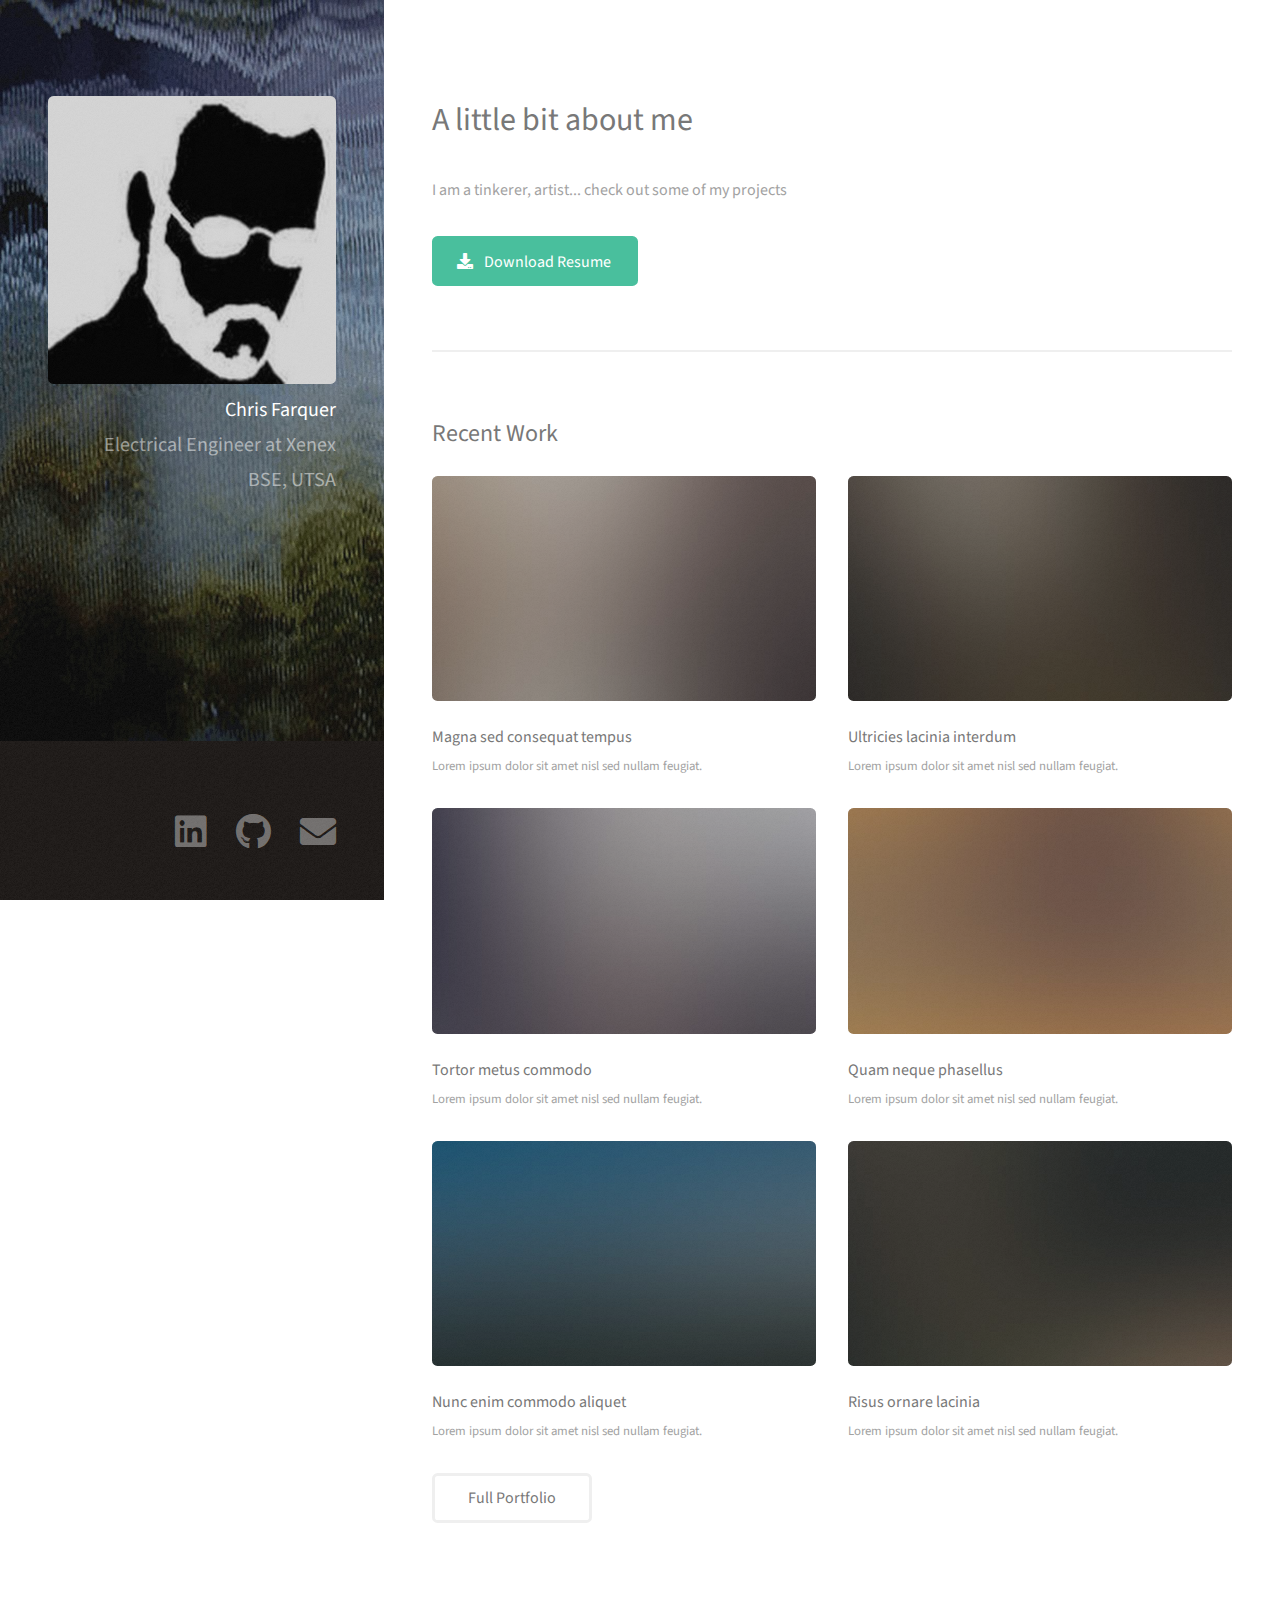
==== index.html @ 4ce67242 "Image changes" ====
<!DOCTYPE HTML>
<!--
	Strata by HTML5 UP
	html5up.net | @ajlkn
	Free for personal and commercial use under the CCA 3.0 license (html5up.net/license)
-->
<html>
	<head>
		<title>
			Chris Farquer
		</title>
		<meta charset="utf-8" />
		<meta name="viewport" content="width=device-width, initial-scale=1, user-scalable=no" />
		<link rel="stylesheet" href="assets/css/main.css" />
	</head>
	
	<body class="is-preload">

		<script>
			/*
			function darkTheme() {
				var element = document.body;
				element.classList.toggle("dark-mode");
			}
			*/
			function trackCVDownload() {
				gtag("event", "cv_download");
			}
		</script>

		<!-- Header -->
			<header id="header">
				<div class="inner">
					<a href="#" class="image profile">
						<img src="images/Profile.jpg" alt="" />
					</a>
					<!--
					<h1>
						<strong>
							I am Chris Farquer
						</strong>, a super simple<br />
					responsive site template freebie<br />
					crafted by <a href="http://html5up.net">HTML5 UP</a>.
					</h1>
					-->
					<h1>
						<strong>
							Chris Farquer
						</strong>
					</h1>
					<h1>
						Electrical Engineer at Xenex
					</h1>
					<h1>
						BSE, UTSA<br />
					</h1>
					<!-- 
					<ul class="icons" style="font-size: 1.5rem;">
						<li><a href="https://www.linkedin.com/in/chris-farquer/" target="_blank" class="icon brands fa-linkedin">
							<span class="label">LinkedIn</span>
						</a></li>
						<li><a href="https://github.com/ChrisFarquer" target="_blank" class="icon brands fa-github">
							<span class="label">Github</span></a></li>
						<li><a href="mailto:cjamesegr@gmail.com" target="_blank" class="icon solid fa-envelope">
							<span class="label">Email</span></a></li>
					</ul>
					-->
				</div>
				<!-- 
				<div class="col-6 col-12-small">
					<input
					type="checkbox"
					id="dark-theme"
					name="dark-theme"
					onclick="darkTheme()">
					<label for="dark-theme">Dark theme</label>
				</div>
				-->
			</header>

		<!-- Main -->
			<div id="main">

				<!-- About Me Section -->
					<section id="about_me">
						<header class="major">
							<h2>
								A little bit about me
							</h2>
						</header>
						<p>
							I am a tinkerer, artist...
							check out some of my projects
						</p>
						
						<ul class="actions">
							<!-- 
							<li><a href="#" class="button">Learn More</a></li>
							-->
							<li><a 
								href="/files/Resume.pdf"
								download="Resume"
								class="button primary icon solid fa-download"
								onclick="trackCVDownload()">
								Download Resume
							</a></li>
						</ul>
						
					</section>

				<!-- Two -->
					<section id="two">
						<h2>Recent Work</h2>
						<div class="row">
							<article class="col-6 col-12-xsmall work-item">
								<a href="images/fulls/05.jpg" class="image fit thumb"><img src="images/thumbs/01.jpg" alt="" /></a>
								<h3>Magna sed consequat tempus</h3>
								<p>Lorem ipsum dolor sit amet nisl sed nullam feugiat.</p>
							</article>
							<article class="col-6 col-12-xsmall work-item">
								<a href="images/fulls/02.jpg" class="image fit thumb"><img src="images/thumbs/02.jpg" alt="" /></a>
								<h3>Ultricies lacinia interdum</h3>
								<p>Lorem ipsum dolor sit amet nisl sed nullam feugiat.</p>
							</article>
							<article class="col-6 col-12-xsmall work-item">
								<a href="images/fulls/03.jpg" class="image fit thumb"><img src="images/thumbs/03.jpg" alt="" /></a>
								<h3>Tortor metus commodo</h3>
								<p>Lorem ipsum dolor sit amet nisl sed nullam feugiat.</p>
							</article>
							<article class="col-6 col-12-xsmall work-item">
								<a href="images/fulls/04.jpg" class="image fit thumb"><img src="images/thumbs/04.jpg" alt="" /></a>
								<h3>Quam neque phasellus</h3>
								<p>Lorem ipsum dolor sit amet nisl sed nullam feugiat.</p>
							</article>
							<article class="col-6 col-12-xsmall work-item">
								<a href="images/fulls/05.jpg" class="image fit thumb"><img src="images/thumbs/05.jpg" alt="" /></a>
								<h3>Nunc enim commodo aliquet</h3>
								<p>Lorem ipsum dolor sit amet nisl sed nullam feugiat.</p>
							</article>
							<article class="col-6 col-12-xsmall work-item">
								<a href="images/fulls/06.jpg" class="image fit thumb"><img src="images/thumbs/06.jpg" alt="" /></a>
								<h3>Risus ornare lacinia</h3>
								<p>Lorem ipsum dolor sit amet nisl sed nullam feugiat.</p>
							</article>
						</div>
						<ul class="actions">
							<li><a href="#" class="button">Full Portfolio</a></li>
						</ul>
					</section>

				<!-- Three -->
					<!--
					<section id="three">
						<h2>Get In Touch</h2>
						<p>Accumsan pellentesque commodo blandit enim arcu non at amet id arcu magna. Accumsan orci faucibus id eu lorem semper nunc nisi lorem vulputate lorem neque lorem ipsum dolor.</p>
						<div class="row">
							<div class="col-8 col-12-small">
								<form method="post" action="#">
									<div class="row gtr-uniform gtr-50">
										<div class="col-6 col-12-xsmall"><input type="text" name="name" id="name" placeholder="Name" /></div>
										<div class="col-6 col-12-xsmall"><input type="email" name="email" id="email" placeholder="Email" /></div>
										<div class="col-12"><textarea name="message" id="message" placeholder="Message" rows="4"></textarea></div>
									</div>
								</form>
								<ul class="actions">
									<li><input type="submit" value="Send Message" /></li>
								</ul>
							</div>
							<div class="col-4 col-12-small">
								<ul class="labeled-icons">
									<li>
										<h3 class="icon solid fa-home"><span class="label">Address</span></h3>
										1234 Somewhere Rd.<br />
										Nashville, TN 00000<br />
										United States
									</li>
									<li>
										<h3 class="icon solid fa-mobile-alt"><span class="label">Phone</span></h3>
										000-000-0000
									</li>
									<li>
										<h3 class="icon solid fa-envelope"><span class="label">Email</span></h3>
										<a href="#">hello@untitled.tld</a>
									</li>
								</ul>
							</div>
						</div>
					</section>
					-->
				<!-- Four -->
				<!--
					<section id="four">
						<h2>Elements</h2>

						<section>
							<h4>Text</h4>
							<p>This is <b>bold</b> and this is <strong>strong</strong>. This is <i>italic</i> and this is <em>emphasized</em>.
							This is <sup>superscript</sup> text and this is <sub>subscript</sub> text.
							This is <u>underlined</u> and this is code: <code>for (;;) { ... }</code>. Finally, <a href="#">this is a link</a>.</p>
							<hr />
							<header>
								<h4>Heading with a Subtitle</h4>
								<p>Lorem ipsum dolor sit amet nullam id egestas urna aliquam</p>
							</header>
							<p>Nunc lacinia ante nunc ac lobortis. Interdum adipiscing gravida odio porttitor sem non mi integer non faucibus ornare mi ut ante amet placerat aliquet. Volutpat eu sed ante lacinia sapien lorem accumsan varius montes viverra nibh in adipiscing blandit tempus accumsan.</p>
							<header>
								<h5>Heading with a Subtitle</h5>
								<p>Lorem ipsum dolor sit amet nullam id egestas urna aliquam</p>
							</header>
							<p>Nunc lacinia ante nunc ac lobortis. Interdum adipiscing gravida odio porttitor sem non mi integer non faucibus ornare mi ut ante amet placerat aliquet. Volutpat eu sed ante lacinia sapien lorem accumsan varius montes viverra nibh in adipiscing blandit tempus accumsan.</p>
							<hr />
							<h2>Heading Level 2</h2>
							<h3>Heading Level 3</h3>
							<h4>Heading Level 4</h4>
							<h5>Heading Level 5</h5>
							<h6>Heading Level 6</h6>
							<hr />
							<h5>Blockquote</h5>
							<blockquote>Fringilla nisl. Donec accumsan interdum nisi, quis tincidunt felis sagittis eget tempus euismod. Vestibulum ante ipsum primis in faucibus vestibulum. Blandit adipiscing eu felis iaculis volutpat ac adipiscing accumsan faucibus. Vestibulum ante ipsum primis in faucibus lorem ipsum dolor sit amet nullam adipiscing eu felis.</blockquote>
							<h5>Preformatted</h5>
							<pre><code>i = 0;

while (!deck.isInOrder()) {
print 'Iteration ' + i;
deck.shuffle();
i++;
}

print 'It took ' + i + ' iterations to sort the deck.';</code></pre>
						</section>

						<section>
							<h4>Lists</h4>
							<div class="row">
								<div class="col-6 col-12-xsmall">
									<h5>Unordered</h5>
									<ul>
										<li>Dolor pulvinar etiam magna etiam.</li>
										<li>Sagittis adipiscing lorem eleifend.</li>
										<li>Felis enim feugiat dolore viverra.</li>
									</ul>
									<h5>Alternate</h5>
									<ul class="alt">
										<li>Dolor pulvinar etiam magna etiam.</li>
										<li>Sagittis adipiscing lorem eleifend.</li>
										<li>Felis enim feugiat dolore viverra.</li>
									</ul>
								</div>
								<div class="col-6 col-12-xsmall">
									<h5>Ordered</h5>
									<ol>
										<li>Dolor pulvinar etiam magna etiam.</li>
										<li>Etiam vel felis at lorem sed viverra.</li>
										<li>Felis enim feugiat dolore viverra.</li>
										<li>Dolor pulvinar etiam magna etiam.</li>
										<li>Etiam vel felis at lorem sed viverra.</li>
										<li>Felis enim feugiat dolore viverra.</li>
									</ol>
									<h5>Icons</h5>
									<ul class="icons">
										<li><a href="#" class="icon brands fa-twitter"><span class="label">Twitter</span></a></li>
										<li><a href="#" class="icon brands fa-facebook-f"><span class="label">Facebook</span></a></li>
										<li><a href="#" class="icon brands fa-instagram"><span class="label">Instagram</span></a></li>
										<li><a href="#" class="icon brands fa-github"><span class="label">Github</span></a></li>
										<li><a href="#" class="icon brands fa-dribbble"><span class="label">Dribbble</span></a></li>
										<li><a href="#" class="icon brands fa-tumblr"><span class="label">Tumblr</span></a></li>
									</ul>
								</div>
							</div>
							<h5>Actions</h5>
							<ul class="actions">
								<li><a href="#" class="button primary">Default</a></li>
								<li><a href="#" class="button">Default</a></li>
							</ul>
							<ul class="actions small">
								<li><a href="#" class="button primary small">Small</a></li>
								<li><a href="#" class="button small">Small</a></li>
							</ul>
							<div class="row">
								<div class="col-6 col-12-small">
									<ul class="actions stacked">
										<li><a href="#" class="button primary">Default</a></li>
										<li><a href="#" class="button">Default</a></li>
									</ul>
								</div>
								<div class="col-6 col-12-small">
									<ul class="actions stacked">
										<li><a href="#" class="button primary small">Small</a></li>
										<li><a href="#" class="button small">Small</a></li>
									</ul>
								</div>
								<div class="col-6 col-12-small">
									<ul class="actions stacked">
										<li><a href="#" class="button primary fit">Default</a></li>
										<li><a href="#" class="button fit">Default</a></li>
									</ul>
								</div>
								<div class="col-6 col-12-small">
									<ul class="actions stacked">
										<li><a href="#" class="button primary small fit">Small</a></li>
										<li><a href="#" class="button small fit">Small</a></li>
									</ul>
								</div>
							</div>
						</section>

						<section>
							<h4>Table</h4>
							<h5>Default</h5>
							<div class="table-wrapper">
								<table>
									<thead>
										<tr>
											<th>Name</th>
											<th>Description</th>
											<th>Price</th>
										</tr>
									</thead>
									<tbody>
										<tr>
											<td>Item One</td>
											<td>Ante turpis integer aliquet porttitor.</td>
											<td>29.99</td>
										</tr>
										<tr>
											<td>Item Two</td>
											<td>Vis ac commodo adipiscing arcu aliquet.</td>
											<td>19.99</td>
										</tr>
										<tr>
											<td>Item Three</td>
											<td> Morbi faucibus arcu accumsan lorem.</td>
											<td>29.99</td>
										</tr>
										<tr>
											<td>Item Four</td>
											<td>Vitae integer tempus condimentum.</td>
											<td>19.99</td>
										</tr>
										<tr>
											<td>Item Five</td>
											<td>Ante turpis integer aliquet porttitor.</td>
											<td>29.99</td>
										</tr>
									</tbody>
									<tfoot>
										<tr>
											<td colspan="2"></td>
											<td>100.00</td>
										</tr>
									</tfoot>
								</table>
							</div>

							<h5>Alternate</h5>
							<div class="table-wrapper">
								<table class="alt">
									<thead>
										<tr>
											<th>Name</th>
											<th>Description</th>
											<th>Price</th>
										</tr>
									</thead>
									<tbody>
										<tr>
											<td>Item One</td>
											<td>Ante turpis integer aliquet porttitor.</td>
											<td>29.99</td>
										</tr>
										<tr>
											<td>Item Two</td>
											<td>Vis ac commodo adipiscing arcu aliquet.</td>
											<td>19.99</td>
										</tr>
										<tr>
											<td>Item Three</td>
											<td> Morbi faucibus arcu accumsan lorem.</td>
											<td>29.99</td>
										</tr>
										<tr>
											<td>Item Four</td>
											<td>Vitae integer tempus condimentum.</td>
											<td>19.99</td>
										</tr>
										<tr>
											<td>Item Five</td>
											<td>Ante turpis integer aliquet porttitor.</td>
											<td>29.99</td>
										</tr>
									</tbody>
									<tfoot>
										<tr>
											<td colspan="2"></td>
											<td>100.00</td>
										</tr>
									</tfoot>
								</table>
							</div>
						</section>

						<section>
							<h4>Buttons</h4>
							<ul class="actions">
								<li><a href="#" class="button primary">Primary</a></li>
								<li><a href="#" class="button">Default</a></li>
							</ul>
							<ul class="actions">
								<li><a href="#" class="button large">Large</a></li>
								<li><a href="#" class="button">Default</a></li>
								<li><a href="#" class="button small">Small</a></li>
							</ul>
							<ul class="actions fit">
								<li><a href="#" class="button primary fit">Fit</a></li>
								<li><a href="#" class="button fit">Fit</a></li>
							</ul>
							<ul class="actions fit small">
								<li><a href="#" class="button primary fit small">Fit + Small</a></li>
								<li><a href="#" class="button fit small">Fit + Small</a></li>
							</ul>
							<ul class="actions">
								<li><a href="#" class="button primary icon solid fa-download">Icon</a></li>
								<li><a href="#" class="button icon solid fa-download">Icon</a></li>
							</ul>
							<ul class="actions">
								<li><span class="button primary disabled">Primary</span></li>
								<li><span class="button disabled">Default</span></li>
							</ul>
						</section>

						<section>
							<h4>Form</h4>
							<form method="post" action="#">
								<div class="row gtr-uniform gtr-50">
									<div class="col-6 col-12-xsmall">
										<input type="text" name="demo-name" id="demo-name" value="" placeholder="Name" />
									</div>
									<div class="col-6 col-12-xsmall">
										<input type="email" name="demo-email" id="demo-email" value="" placeholder="Email" />
									</div>
									<div class="col-12">
										<select name="demo-category" id="demo-category">
											<option value="">- Category -</option>
											<option value="1">Manufacturing</option>
											<option value="1">Shipping</option>
											<option value="1">Administration</option>
											<option value="1">Human Resources</option>
										</select>
									</div>
									<div class="col-4 col-12-small">
										<input type="radio" id="demo-priority-low" name="demo-priority" checked>
										<label for="demo-priority-low">Low Priority</label>
									</div>
									<div class="col-4 col-12-small">
										<input type="radio" id="demo-priority-normal" name="demo-priority">
										<label for="demo-priority-normal">Normal Priority</label>
									</div>
									<div class="col-4 col-12-small">
										<input type="radio" id="demo-priority-high" name="demo-priority">
										<label for="demo-priority-high">High Priority</label>
									</div>
									<div class="col-6 col-12-small">
										<input type="checkbox" id="demo-copy" name="demo-copy">
										<label for="demo-copy">Email me a copy of this message</label>
									</div>
									<div class="col-6 col-12-small">
										<input type="checkbox" id="demo-human" name="demo-human" checked>
										<label for="demo-human">I am a human and not a robot</label>
									</div>
									<div class="col-12">
										<textarea name="demo-message" id="demo-message" placeholder="Enter your message" rows="6"></textarea>
									</div>
									<div class="col-12">
										<ul class="actions">
											<li><input type="submit" value="Send Message" class="primary" /></li>
											<li><input type="reset" value="Reset" /></li>
										</ul>
									</div>
								</div>
							</form>
						</section>

						<section>
							<h4>Image</h4>
							<h5>Fit</h5>
							<div class="box alt">
								<div class="row gtr-50 gtr-uniform">
									<div class="col-12"><span class="image fit"><img src="images/fulls/05.jpg" alt="" /></span></div>
									<div class="col-4"><span class="image fit"><img src="images/thumbs/01.jpg" alt="" /></span></div>
									<div class="col-4"><span class="image fit"><img src="images/thumbs/02.jpg" alt="" /></span></div>
									<div class="col-4"><span class="image fit"><img src="images/thumbs/03.jpg" alt="" /></span></div>
									<div class="col-4"><span class="image fit"><img src="images/thumbs/04.jpg" alt="" /></span></div>
									<div class="col-4"><span class="image fit"><img src="images/thumbs/05.jpg" alt="" /></span></div>
									<div class="col-4"><span class="image fit"><img src="images/thumbs/06.jpg" alt="" /></span></div>
									<div class="col-4"><span class="image fit"><img src="images/thumbs/03.jpg" alt="" /></span></div>
									<div class="col-4"><span class="image fit"><img src="images/thumbs/02.jpg" alt="" /></span></div>
									<div class="col-4"><span class="image fit"><img src="images/thumbs/01.jpg" alt="" /></span></div>
								</div>
							</div>
							<h5>Left &amp; Right</h5>
							<p><span class="image left"><img src="images/avatar.jpg" alt="" /></span>Fringilla nisl. Donec accumsan interdum nisi, quis tincidunt felis sagittis eget. tempus euismod. Vestibulum ante ipsum primis in faucibus vestibulum. Blandit adipiscing eu felis iaculis volutpat ac adipiscing accumsan eu faucibus. Integer ac pellentesque praesent tincidunt felis sagittis eget. tempus euismod. Vestibulum ante ipsum primis in faucibus vestibulum. Blandit adipiscing eu felis iaculis volutpat ac adipiscing accumsan eu faucibus. Integer ac pellentesque praesent. Donec accumsan interdum nisi, quis tincidunt felis sagittis eget. tempus euismod. Vestibulum ante ipsum primis in faucibus vestibulum. Blandit adipiscing eu felis iaculis volutpat ac adipiscing accumsan eu faucibus. Integer ac pellentesque praesent tincidunt felis sagittis eget. tempus euismod. Vestibulum ante ipsum primis in faucibus vestibulum. Blandit adipiscing eu felis iaculis volutpat ac adipiscing accumsan eu faucibus. Integer ac pellentesque praesent.</p>
							<p><span class="image right"><img src="images/avatar.jpg" alt="" /></span>Fringilla nisl. Donec accumsan interdum nisi, quis tincidunt felis sagittis eget. tempus euismod. Vestibulum ante ipsum primis in faucibus vestibulum. Blandit adipiscing eu felis iaculis volutpat ac adipiscing accumsan eu faucibus. Integer ac pellentesque praesent tincidunt felis sagittis eget. tempus euismod. Vestibulum ante ipsum primis in faucibus vestibulum. Blandit adipiscing eu felis iaculis volutpat ac adipiscing accumsan eu faucibus. Integer ac pellentesque praesent. Donec accumsan interdum nisi, quis tincidunt felis sagittis eget. tempus euismod. Vestibulum ante ipsum primis in faucibus vestibulum. Blandit adipiscing eu felis iaculis volutpat ac adipiscing accumsan eu faucibus. Integer ac pellentesque praesent tincidunt felis sagittis eget. tempus euismod. Vestibulum ante ipsum primis in faucibus vestibulum. Blandit adipiscing eu felis iaculis volutpat ac adipiscing accumsan eu faucibus. Integer ac pellentesque praesent.</p>
						</section>

					</section>
				-->

			</div>

		<!-- Footer -->
			<footer id="footer">
				<div class="inner"> 
					<ul class="icons" style="font-size: 1.5rem;" >
						<li><a href="https://www.linkedin.com/in/chris-farquer/" target="_blank" class="icon brands fa-linkedin">
							<span class="label">LinkedIn</span>
						</a></li>
						<li><a href="https://github.com/ChrisFarquer" class="icon brands fa-github">
							<span class="label">Github</span>
						</a></li>
						<!-- 
						<li><a href="#" class="icon brands fa-dribbble">
							<span class="label">Dribbble</span>
						</a></li>
						-->
						<li><a href="mailto:cjamesegr@gmail.com" class="icon solid fa-envelope">
							<span class="label">Email</span>
						</a></li>
					</ul>
					<!-- 
					<ul class="copyright">
						<li>&copy; Untitled</li><li>Design: <a href="http://html5up.net">HTML5 UP</a></li>
					</ul>
					-->
				</div>  
			</footer>

		<!-- Scripts -->
			<script src="assets/js/jquery.min.js"></script>
			<script src="assets/js/jquery.poptrox.min.js"></script>
			<script src="assets/js/browser.min.js"></script>
			<script src="assets/js/breakpoints.min.js"></script>
			<script src="assets/js/util.js"></script>
			<script src="assets/js/main.js"></script>

	</body>
</html>
---- assets/css/main.css ----
@import url("fontawesome-all.min.css");
@import url("https://fonts.googleapis.com/css?family=Source+Sans+Pro:400,400italic");

/*
	Strata by HTML5 UP
	html5up.net | @ajlkn
	Free for personal and commercial use under the CCA 3.0 license (html5up.net/license)
*/

html, body, div, span, applet, object,
iframe, h1, h2, h3, h4, h5, h6, p, blockquote,
pre, a, abbr, acronym, address, big, cite,
code, del, dfn, em, img, ins, kbd, q, s, samp,
small, strike, strong, sub, sup, tt, var, b,
u, i, center, dl, dt, dd, ol, ul, li, fieldset,
form, label, legend, table, caption, tbody,
tfoot, thead, tr, th, td, article, aside,
canvas, details, embed, figure, figcaption,
footer, header, hgroup, menu, nav, output, ruby,
section, summary, time, mark, audio, video {
	margin: 0;
	padding: 0;
	border: 0;
	font-size: 100%;
	font: inherit;
	vertical-align: baseline;}

article, aside, details, figcaption, figure,
footer, header, hgroup, menu, nav, section {
	display: block;}

body {
	line-height: 1;
}

ol, ul {
	list-style: none;
}

blockquote, q {
	quotes: none;
}

	blockquote:before, blockquote:after, q:before, q:after {
		content: '';
		content: none;
	}

table {
	border-collapse: collapse;
	border-spacing: 0;
}

body {
	-webkit-text-size-adjust: none;
}

mark {
	background-color: transparent;
	color: inherit;
}

input::-moz-focus-inner {
	border: 0;
	padding: 0;
}

input, select, textarea {
	-moz-appearance: none;
	-webkit-appearance: none;
	-ms-appearance: none;
	appearance: none;
}

/* Basic */

	html {
		box-sizing: border-box;
	}

	*, *:before, *:after {
		box-sizing: inherit;
	}

	body {
		background: #fff;
	}

		body.is-preload *, body.is-preload *:before, body.is-preload *:after {
			-moz-animation: none !important;
			-webkit-animation: none !important;
			-ms-animation: none !important;
			animation: none !important;
			-moz-transition: none !important;
			-webkit-transition: none !important;
			-ms-transition: none !important;
			transition: none !important;
		}

	body, input, select, textarea {
		color: #a2a2a2;
		font-family: "Source Sans Pro", Helvetica, sans-serif;
		font-size: 16pt;
		font-weight: 400;
		line-height: 1.75em;
	}

	a {
		-moz-transition: color 0.2s ease-in-out, border-color 0.2s ease-in-out;
		-webkit-transition: color 0.2s ease-in-out, border-color 0.2s ease-in-out;
		-ms-transition: color 0.2s ease-in-out, border-color 0.2s ease-in-out;
		transition: color 0.2s ease-in-out, border-color 0.2s ease-in-out;
		border-bottom: dotted 1px;
		color: #49bf9d;
		text-decoration: none;
	}

		a:hover {
			border-bottom-color: transparent;
			color: #49bf9d !important;
			text-decoration: none;
		}

	strong, b {
		color: #787878;
		font-weight: 400;
	}

	em, i {
		font-style: italic;
	}

	p {
		margin: 0 0 2em 0;
	}

	h1, h2, h3, h4, h5, h6 {
		color: #787878;
		font-weight: 400;
		line-height: 1em;
		margin: 0 0 1em 0;
	}

		h1 a, h2 a, h3 a, h4 a, h5 a, h6 a {
			color: inherit;
			text-decoration: none;
		}

	h1 {
		font-size: 2em;
		line-height: 1.5em;
	}

	h2 {
		font-size: 1.5em;
		line-height: 1.5em;
	}

	h3 {
		font-size: 1.25em;
		line-height: 1.5em;
	}

	h4 {
		font-size: 1.1em;
		line-height: 1.5em;
	}

	h5 {
		font-size: 0.9em;
		line-height: 1.5em;
	}

	h6 {
		font-size: 0.7em;
		line-height: 1.5em;
	}

	sub {
		font-size: 0.8em;
		position: relative;
		top: 0.5em;
	}

	sup {
		font-size: 0.8em;
		position: relative;
		top: -0.5em;
	}

	hr {
		border: 0;
		border-bottom: solid 2px #efefef;
		margin: 2em 0;
	}

		hr.major {
			margin: 3em 0;
		}

	blockquote {
		border-left: solid 6px #efefef;
		font-style: italic;
		margin: 0 0 2em 0;
		padding: 0.5em 0 0.5em 1.5em;
	}

	code {
		background: #f7f7f7;
		border-radius: 0.35em;
		border: solid 2px #efefef;
		font-family: "Courier New", monospace;
		font-size: 0.9em;
		margin: 0 0.25em;
		padding: 0.25em 0.65em;
	}

	pre {
		-webkit-overflow-scrolling: touch;
		font-family: "Courier New", monospace;
		font-size: 0.9em;
		margin: 0 0 2em 0;
	}

		pre code {
			display: block;
			line-height: 1.75em;
			padding: 1em 1.5em;
			overflow-x: auto;
		}

	.align-left {
		text-align: left;
	}

	.align-center {
		text-align: center;
	}

	.align-right {
		text-align: right;
	}

/* Container */

	.container {
		margin: 0 auto;
		max-width: calc(100% - 4em);
		width: 100%;
	}

		.container.xsmall {
			width: 25%;
		}

		.container.small {
			width: 50%;
		}

		.container.medium {
			width: 75%;
		}

		.container.large {
			width: 125%;
		}

		.container.xlarge {
			width: 150%;
		}

		.container.max {
			width: 100%;
		}

		@media screen and (max-width: 980px) {

			.container {
				width: 100% !important;
				max-width: 100% !important;
			}

		}

		@media screen and (max-width: 480px) {

			.container {
				max-width: calc(100% - 3em);
			}

		}

/* Row */

	.row {
		display: flex;
		flex-wrap: wrap;
		box-sizing: border-box;
		align-items: stretch;
	}

		.row > * {
			box-sizing: border-box;
		}

		.row.gtr-uniform > * > :last-child {
			margin-bottom: 0;
		}

		.row.aln-left {
			justify-content: flex-start;
		}

		.row.aln-center {
			justify-content: center;
		}

		.row.aln-right {
			justify-content: flex-end;
		}

		.row.aln-top {
			align-items: flex-start;
		}

		.row.aln-middle {
			align-items: center;
		}

		.row.aln-bottom {
			align-items: flex-end;
		}

		.row > .imp {
			order: -1;
		}

		.row > .col-1 {
			width: 8.33333%;
		}

		.row > .off-1 {
			margin-left: 8.33333%;
		}

		.row > .col-2 {
			width: 16.66667%;
		}

		.row > .off-2 {
			margin-left: 16.66667%;
		}

		.row > .col-3 {
			width: 25%;
		}

		.row > .off-3 {
			margin-left: 25%;
		}

		.row > .col-4 {
			width: 33.33333%;
		}

		.row > .off-4 {
			margin-left: 33.33333%;
		}

		.row > .col-5 {
			width: 41.66667%;
		}

		.row > .off-5 {
			margin-left: 41.66667%;
		}

		.row > .col-6 {
			width: 50%;
		}

		.row > .off-6 {
			margin-left: 50%;
		}

		.row > .col-7 {
			width: 58.33333%;
		}

		.row > .off-7 {
			margin-left: 58.33333%;
		}

		.row > .col-8 {
			width: 66.66667%;
		}

		.row > .off-8 {
			margin-left: 66.66667%;
		}

		.row > .col-9 {
			width: 75%;
		}

		.row > .off-9 {
			margin-left: 75%;
		}

		.row > .col-10 {
			width: 83.33333%;
		}

		.row > .off-10 {
			margin-left: 83.33333%;
		}

		.row > .col-11 {
			width: 91.66667%;
		}

		.row > .off-11 {
			margin-left: 91.66667%;
		}

		.row > .col-12 {
			width: 100%;
		}

		.row > .off-12 {
			margin-left: 100%;
		}

		.row.gtr-0 {
			margin-top: 0;
			margin-left: 0em;
		}

			.row.gtr-0 > * {
				padding: 0 0 0 0em;
			}

			.row.gtr-0.gtr-uniform {
				margin-top: 0em;
			}

				.row.gtr-0.gtr-uniform > * {
					padding-top: 0em;
				}

		.row.gtr-25 {
			margin-top: 0;
			margin-left: -0.625em;
		}

			.row.gtr-25 > * {
				padding: 0 0 0 0.625em;
			}

			.row.gtr-25.gtr-uniform {
				margin-top: -0.625em;
			}

				.row.gtr-25.gtr-uniform > * {
					padding-top: 0.625em;
				}

		.row.gtr-50 {
			margin-top: 0;
			margin-left: -1.25em;
		}

			.row.gtr-50 > * {
				padding: 0 0 0 1.25em;
			}

			.row.gtr-50.gtr-uniform {
				margin-top: -1.25em;
			}

				.row.gtr-50.gtr-uniform > * {
					padding-top: 1.25em;
				}

		.row {
			margin-top: 0;
			margin-left: -2.5em;
		}

			.row > * {
				padding: 0 0 0 2.5em;
			}

			.row.gtr-uniform {
				margin-top: -2.5em;
			}

				.row.gtr-uniform > * {
					padding-top: 2.5em;
				}

		.row.gtr-150 {
			margin-top: 0;
			margin-left: -3.75em;
		}

			.row.gtr-150 > * {
				padding: 0 0 0 3.75em;
			}

			.row.gtr-150.gtr-uniform {
				margin-top: -3.75em;
			}

				.row.gtr-150.gtr-uniform > * {
					padding-top: 3.75em;
				}

		.row.gtr-200 {
			margin-top: 0;
			margin-left: -5em;
		}

			.row.gtr-200 > * {
				padding: 0 0 0 5em;
			}

			.row.gtr-200.gtr-uniform {
				margin-top: -5em;
			}

				.row.gtr-200.gtr-uniform > * {
					padding-top: 5em;
				}

		@media screen and (max-width: 1800px) {

			.row {
				display: flex;
				flex-wrap: wrap;
				box-sizing: border-box;
				align-items: stretch;
			}

				.row > * {
					box-sizing: border-box;
				}

				.row.gtr-uniform > * > :last-child {
					margin-bottom: 0;
				}

				.row.aln-left {
					justify-content: flex-start;
				}

				.row.aln-center {
					justify-content: center;
				}

				.row.aln-right {
					justify-content: flex-end;
				}

				.row.aln-top {
					align-items: flex-start;
				}

				.row.aln-middle {
					align-items: center;
				}

				.row.aln-bottom {
					align-items: flex-end;
				}

				.row > .imp-xlarge {
					order: -1;
				}

				.row > .col-1-xlarge {
					width: 8.33333%;
				}

				.row > .off-1-xlarge {
					margin-left: 8.33333%;
				}

				.row > .col-2-xlarge {
					width: 16.66667%;
				}

				.row > .off-2-xlarge {
					margin-left: 16.66667%;
				}

				.row > .col-3-xlarge {
					width: 25%;
				}

				.row > .off-3-xlarge {
					margin-left: 25%;
				}

				.row > .col-4-xlarge {
					width: 33.33333%;
				}

				.row > .off-4-xlarge {
					margin-left: 33.33333%;
				}

				.row > .col-5-xlarge {
					width: 41.66667%;
				}

				.row > .off-5-xlarge {
					margin-left: 41.66667%;
				}

				.row > .col-6-xlarge {
					width: 50%;
				}

				.row > .off-6-xlarge {
					margin-left: 50%;
				}

				.row > .col-7-xlarge {
					width: 58.33333%;
				}

				.row > .off-7-xlarge {
					margin-left: 58.33333%;
				}

				.row > .col-8-xlarge {
					width: 66.66667%;
				}

				.row > .off-8-xlarge {
					margin-left: 66.66667%;
				}

				.row > .col-9-xlarge {
					width: 75%;
				}

				.row > .off-9-xlarge {
					margin-left: 75%;
				}

				.row > .col-10-xlarge {
					width: 83.33333%;
				}

				.row > .off-10-xlarge {
					margin-left: 83.33333%;
				}

				.row > .col-11-xlarge {
					width: 91.66667%;
				}

				.row > .off-11-xlarge {
					margin-left: 91.66667%;
				}

				.row > .col-12-xlarge {
					width: 100%;
				}

				.row > .off-12-xlarge {
					margin-left: 100%;
				}

				.row.gtr-0 {
					margin-top: 0;
					margin-left: 0em;
				}

					.row.gtr-0 > * {
						padding: 0 0 0 0em;
					}

					.row.gtr-0.gtr-uniform {
						margin-top: 0em;
					}

						.row.gtr-0.gtr-uniform > * {
							padding-top: 0em;
						}

				.row.gtr-25 {
					margin-top: 0;
					margin-left: -0.625em;
				}

					.row.gtr-25 > * {
						padding: 0 0 0 0.625em;
					}

					.row.gtr-25.gtr-uniform {
						margin-top: -0.625em;
					}

						.row.gtr-25.gtr-uniform > * {
							padding-top: 0.625em;
						}

				.row.gtr-50 {
					margin-top: 0;
					margin-left: -1.25em;
				}

					.row.gtr-50 > * {
						padding: 0 0 0 1.25em;
					}

					.row.gtr-50.gtr-uniform {
						margin-top: -1.25em;
					}

						.row.gtr-50.gtr-uniform > * {
							padding-top: 1.25em;
						}

				.row {
					margin-top: 0;
					margin-left: -2.5em;
				}

					.row > * {
						padding: 0 0 0 2.5em;
					}

					.row.gtr-uniform {
						margin-top: -2.5em;
					}

						.row.gtr-uniform > * {
							padding-top: 2.5em;
						}

				.row.gtr-150 {
					margin-top: 0;
					margin-left: -3.75em;
				}

					.row.gtr-150 > * {
						padding: 0 0 0 3.75em;
					}

					.row.gtr-150.gtr-uniform {
						margin-top: -3.75em;
					}

						.row.gtr-150.gtr-uniform > * {
							padding-top: 3.75em;
						}

				.row.gtr-200 {
					margin-top: 0;
					margin-left: -5em;
				}

					.row.gtr-200 > * {
						padding: 0 0 0 5em;
					}

					.row.gtr-200.gtr-uniform {
						margin-top: -5em;
					}

						.row.gtr-200.gtr-uniform > * {
							padding-top: 5em;
						}

		}

		@media screen and (max-width: 1280px) {

			.row {
				display: flex;
				flex-wrap: wrap;
				box-sizing: border-box;
				align-items: stretch;
			}

				.row > * {
					box-sizing: border-box;
				}

				.row.gtr-uniform > * > :last-child {
					margin-bottom: 0;
				}

				.row.aln-left {
					justify-content: flex-start;
				}

				.row.aln-center {
					justify-content: center;
				}

				.row.aln-right {
					justify-content: flex-end;
				}

				.row.aln-top {
					align-items: flex-start;
				}

				.row.aln-middle {
					align-items: center;
				}

				.row.aln-bottom {
					align-items: flex-end;
				}

				.row > .imp-large {
					order: -1;
				}

				.row > .col-1-large {
					width: 8.33333%;
				}

				.row > .off-1-large {
					margin-left: 8.33333%;
				}

				.row > .col-2-large {
					width: 16.66667%;
				}

				.row > .off-2-large {
					margin-left: 16.66667%;
				}

				.row > .col-3-large {
					width: 25%;
				}

				.row > .off-3-large {
					margin-left: 25%;
				}

				.row > .col-4-large {
					width: 33.33333%;
				}

				.row > .off-4-large {
					margin-left: 33.33333%;
				}

				.row > .col-5-large {
					width: 41.66667%;
				}

				.row > .off-5-large {
					margin-left: 41.66667%;
				}

				.row > .col-6-large {
					width: 50%;
				}

				.row > .off-6-large {
					margin-left: 50%;
				}

				.row > .col-7-large {
					width: 58.33333%;
				}

				.row > .off-7-large {
					margin-left: 58.33333%;
				}

				.row > .col-8-large {
					width: 66.66667%;
				}

				.row > .off-8-large {
					margin-left: 66.66667%;
				}

				.row > .col-9-large {
					width: 75%;
				}

				.row > .off-9-large {
					margin-left: 75%;
				}

				.row > .col-10-large {
					width: 83.33333%;
				}

				.row > .off-10-large {
					margin-left: 83.33333%;
				}

				.row > .col-11-large {
					width: 91.66667%;
				}

				.row > .off-11-large {
					margin-left: 91.66667%;
				}

				.row > .col-12-large {
					width: 100%;
				}

				.row > .off-12-large {
					margin-left: 100%;
				}

				.row.gtr-0 {
					margin-top: 0;
					margin-left: 0em;
				}

					.row.gtr-0 > * {
						padding: 0 0 0 0em;
					}

					.row.gtr-0.gtr-uniform {
						margin-top: 0em;
					}

						.row.gtr-0.gtr-uniform > * {
							padding-top: 0em;
						}

				.row.gtr-25 {
					margin-top: 0;
					margin-left: -0.5em;
				}

					.row.gtr-25 > * {
						padding: 0 0 0 0.5em;
					}

					.row.gtr-25.gtr-uniform {
						margin-top: -0.5em;
					}

						.row.gtr-25.gtr-uniform > * {
							padding-top: 0.5em;
						}

				.row.gtr-50 {
					margin-top: 0;
					margin-left: -1em;
				}

					.row.gtr-50 > * {
						padding: 0 0 0 1em;
					}

					.row.gtr-50.gtr-uniform {
						margin-top: -1em;
					}

						.row.gtr-50.gtr-uniform > * {
							padding-top: 1em;
						}

				.row {
					margin-top: 0;
					margin-left: -2em;
				}

					.row > * {
						padding: 0 0 0 2em;
					}

					.row.gtr-uniform {
						margin-top: -2em;
					}

						.row.gtr-uniform > * {
							padding-top: 2em;
						}

				.row.gtr-150 {
					margin-top: 0;
					margin-left: -3em;
				}

					.row.gtr-150 > * {
						padding: 0 0 0 3em;
					}

					.row.gtr-150.gtr-uniform {
						margin-top: -3em;
					}

						.row.gtr-150.gtr-uniform > * {
							padding-top: 3em;
						}

				.row.gtr-200 {
					margin-top: 0;
					margin-left: -4em;
				}

					.row.gtr-200 > * {
						padding: 0 0 0 4em;
					}

					.row.gtr-200.gtr-uniform {
						margin-top: -4em;
					}

						.row.gtr-200.gtr-uniform > * {
							padding-top: 4em;
						}

		}

		@media screen and (max-width: 980px) {

			.row {
				display: flex;
				flex-wrap: wrap;
				box-sizing: border-box;
				align-items: stretch;
			}

				.row > * {
					box-sizing: border-box;
				}

				.row.gtr-uniform > * > :last-child {
					margin-bottom: 0;
				}

				.row.aln-left {
					justify-content: flex-start;
				}

				.row.aln-center {
					justify-content: center;
				}

				.row.aln-right {
					justify-content: flex-end;
				}

				.row.aln-top {
					align-items: flex-start;
				}

				.row.aln-middle {
					align-items: center;
				}

				.row.aln-bottom {
					align-items: flex-end;
				}

				.row > .imp-medium {
					order: -1;
				}

				.row > .col-1-medium {
					width: 8.33333%;
				}

				.row > .off-1-medium {
					margin-left: 8.33333%;
				}

				.row > .col-2-medium {
					width: 16.66667%;
				}

				.row > .off-2-medium {
					margin-left: 16.66667%;
				}

				.row > .col-3-medium {
					width: 25%;
				}

				.row > .off-3-medium {
					margin-left: 25%;
				}

				.row > .col-4-medium {
					width: 33.33333%;
				}

				.row > .off-4-medium {
					margin-left: 33.33333%;
				}

				.row > .col-5-medium {
					width: 41.66667%;
				}

				.row > .off-5-medium {
					margin-left: 41.66667%;
				}

				.row > .col-6-medium {
					width: 50%;
				}

				.row > .off-6-medium {
					margin-left: 50%;
				}

				.row > .col-7-medium {
					width: 58.33333%;
				}

				.row > .off-7-medium {
					margin-left: 58.33333%;
				}

				.row > .col-8-medium {
					width: 66.66667%;
				}

				.row > .off-8-medium {
					margin-left: 66.66667%;
				}

				.row > .col-9-medium {
					width: 75%;
				}

				.row > .off-9-medium {
					margin-left: 75%;
				}

				.row > .col-10-medium {
					width: 83.33333%;
				}

				.row > .off-10-medium {
					margin-left: 83.33333%;
				}

				.row > .col-11-medium {
					width: 91.66667%;
				}

				.row > .off-11-medium {
					margin-left: 91.66667%;
				}

				.row > .col-12-medium {
					width: 100%;
				}

				.row > .off-12-medium {
					margin-left: 100%;
				}

				.row.gtr-0 {
					margin-top: 0;
					margin-left: 0em;
				}

					.row.gtr-0 > * {
						padding: 0 0 0 0em;
					}

					.row.gtr-0.gtr-uniform {
						margin-top: 0em;
					}

						.row.gtr-0.gtr-uniform > * {
							padding-top: 0em;
						}

				.row.gtr-25 {
					margin-top: 0;
					margin-left: -0.5em;
				}

					.row.gtr-25 > * {
						padding: 0 0 0 0.5em;
					}

					.row.gtr-25.gtr-uniform {
						margin-top: -0.5em;
					}

						.row.gtr-25.gtr-uniform > * {
							padding-top: 0.5em;
						}

				.row.gtr-50 {
					margin-top: 0;
					margin-left: -1em;
				}

					.row.gtr-50 > * {
						padding: 0 0 0 1em;
					}

					.row.gtr-50.gtr-uniform {
						margin-top: -1em;
					}

						.row.gtr-50.gtr-uniform > * {
							padding-top: 1em;
						}

				.row {
					margin-top: 0;
					margin-left: -2em;
				}

					.row > * {
						padding: 0 0 0 2em;
					}

					.row.gtr-uniform {
						margin-top: -2em;
					}

						.row.gtr-uniform > * {
							padding-top: 2em;
						}

				.row.gtr-150 {
					margin-top: 0;
					margin-left: -3em;
				}

					.row.gtr-150 > * {
						padding: 0 0 0 3em;
					}

					.row.gtr-150.gtr-uniform {
						margin-top: -3em;
					}

						.row.gtr-150.gtr-uniform > * {
							padding-top: 3em;
						}

				.row.gtr-200 {
					margin-top: 0;
					margin-left: -4em;
				}

					.row.gtr-200 > * {
						padding: 0 0 0 4em;
					}

					.row.gtr-200.gtr-uniform {
						margin-top: -4em;
					}

						.row.gtr-200.gtr-uniform > * {
							padding-top: 4em;
						}

		}

		@media screen and (max-width: 736px) {

			.row {
				display: flex;
				flex-wrap: wrap;
				box-sizing: border-box;
				align-items: stretch;
			}

				.row > * {
					box-sizing: border-box;
				}

				.row.gtr-uniform > * > :last-child {
					margin-bottom: 0;
				}

				.row.aln-left {
					justify-content: flex-start;
				}

				.row.aln-center {
					justify-content: center;
				}

				.row.aln-right {
					justify-content: flex-end;
				}

				.row.aln-top {
					align-items: flex-start;
				}

				.row.aln-middle {
					align-items: center;
				}

				.row.aln-bottom {
					align-items: flex-end;
				}

				.row > .imp-small {
					order: -1;
				}

				.row > .col-1-small {
					width: 8.33333%;
				}

				.row > .off-1-small {
					margin-left: 8.33333%;
				}

				.row > .col-2-small {
					width: 16.66667%;
				}

				.row > .off-2-small {
					margin-left: 16.66667%;
				}

				.row > .col-3-small {
					width: 25%;
				}

				.row > .off-3-small {
					margin-left: 25%;
				}

				.row > .col-4-small {
					width: 33.33333%;
				}

				.row > .off-4-small {
					margin-left: 33.33333%;
				}

				.row > .col-5-small {
					width: 41.66667%;
				}

				.row > .off-5-small {
					margin-left: 41.66667%;
				}

				.row > .col-6-small {
					width: 50%;
				}

				.row > .off-6-small {
					margin-left: 50%;
				}

				.row > .col-7-small {
					width: 58.33333%;
				}

				.row > .off-7-small {
					margin-left: 58.33333%;
				}

				.row > .col-8-small {
					width: 66.66667%;
				}

				.row > .off-8-small {
					margin-left: 66.66667%;
				}

				.row > .col-9-small {
					width: 75%;
				}

				.row > .off-9-small {
					margin-left: 75%;
				}

				.row > .col-10-small {
					width: 83.33333%;
				}

				.row > .off-10-small {
					margin-left: 83.33333%;
				}

				.row > .col-11-small {
					width: 91.66667%;
				}

				.row > .off-11-small {
					margin-left: 91.66667%;
				}

				.row > .col-12-small {
					width: 100%;
				}

				.row > .off-12-small {
					margin-left: 100%;
				}

				.row.gtr-0 {
					margin-top: 0;
					margin-left: 0em;
				}

					.row.gtr-0 > * {
						padding: 0 0 0 0em;
					}

					.row.gtr-0.gtr-uniform {
						margin-top: 0em;
					}

						.row.gtr-0.gtr-uniform > * {
							padding-top: 0em;
						}

				.row.gtr-25 {
					margin-top: 0;
					margin-left: -0.375em;
				}

					.row.gtr-25 > * {
						padding: 0 0 0 0.375em;
					}

					.row.gtr-25.gtr-uniform {
						margin-top: -0.375em;
					}

						.row.gtr-25.gtr-uniform > * {
							padding-top: 0.375em;
						}

				.row.gtr-50 {
					margin-top: 0;
					margin-left: -0.75em;
				}

					.row.gtr-50 > * {
						padding: 0 0 0 0.75em;
					}

					.row.gtr-50.gtr-uniform {
						margin-top: -0.75em;
					}

						.row.gtr-50.gtr-uniform > * {
							padding-top: 0.75em;
						}

				.row {
					margin-top: 0;
					margin-left: -1.5em;
				}

					.row > * {
						padding: 0 0 0 1.5em;
					}

					.row.gtr-uniform {
						margin-top: -1.5em;
					}

						.row.gtr-uniform > * {
							padding-top: 1.5em;
						}

				.row.gtr-150 {
					margin-top: 0;
					margin-left: -2.25em;
				}

					.row.gtr-150 > * {
						padding: 0 0 0 2.25em;
					}

					.row.gtr-150.gtr-uniform {
						margin-top: -2.25em;
					}

						.row.gtr-150.gtr-uniform > * {
							padding-top: 2.25em;
						}

				.row.gtr-200 {
					margin-top: 0;
					margin-left: -3em;
				}

					.row.gtr-200 > * {
						padding: 0 0 0 3em;
					}

					.row.gtr-200.gtr-uniform {
						margin-top: -3em;
					}

						.row.gtr-200.gtr-uniform > * {
							padding-top: 3em;
						}

		}

		@media screen and (max-width: 480px) {

			.row {
				display: flex;
				flex-wrap: wrap;
				box-sizing: border-box;
				align-items: stretch;
			}

				.row > * {
					box-sizing: border-box;
				}

				.row.gtr-uniform > * > :last-child {
					margin-bottom: 0;
				}

				.row.aln-left {
					justify-content: flex-start;
				}

				.row.aln-center {
					justify-content: center;
				}

				.row.aln-right {
					justify-content: flex-end;
				}

				.row.aln-top {
					align-items: flex-start;
				}

				.row.aln-middle {
					align-items: center;
				}

				.row.aln-bottom {
					align-items: flex-end;
				}

				.row > .imp-xsmall {
					order: -1;
				}

				.row > .col-1-xsmall {
					width: 8.33333%;
				}

				.row > .off-1-xsmall {
					margin-left: 8.33333%;
				}

				.row > .col-2-xsmall {
					width: 16.66667%;
				}

				.row > .off-2-xsmall {
					margin-left: 16.66667%;
				}

				.row > .col-3-xsmall {
					width: 25%;
				}

				.row > .off-3-xsmall {
					margin-left: 25%;
				}

				.row > .col-4-xsmall {
					width: 33.33333%;
				}

				.row > .off-4-xsmall {
					margin-left: 33.33333%;
				}

				.row > .col-5-xsmall {
					width: 41.66667%;
				}

				.row > .off-5-xsmall {
					margin-left: 41.66667%;
				}

				.row > .col-6-xsmall {
					width: 50%;
				}

				.row > .off-6-xsmall {
					margin-left: 50%;
				}

				.row > .col-7-xsmall {
					width: 58.33333%;
				}

				.row > .off-7-xsmall {
					margin-left: 58.33333%;
				}

				.row > .col-8-xsmall {
					width: 66.66667%;
				}

				.row > .off-8-xsmall {
					margin-left: 66.66667%;
				}

				.row > .col-9-xsmall {
					width: 75%;
				}

				.row > .off-9-xsmall {
					margin-left: 75%;
				}

				.row > .col-10-xsmall {
					width: 83.33333%;
				}

				.row > .off-10-xsmall {
					margin-left: 83.33333%;
				}

				.row > .col-11-xsmall {
					width: 91.66667%;
				}

				.row > .off-11-xsmall {
					margin-left: 91.66667%;
				}

				.row > .col-12-xsmall {
					width: 100%;
				}

				.row > .off-12-xsmall {
					margin-left: 100%;
				}

				.row.gtr-0 {
					margin-top: 0;
					margin-left: 0em;
				}

					.row.gtr-0 > * {
						padding: 0 0 0 0em;
					}

					.row.gtr-0.gtr-uniform {
						margin-top: 0em;
					}

						.row.gtr-0.gtr-uniform > * {
							padding-top: 0em;
						}

				.row.gtr-25 {
					margin-top: 0;
					margin-left: -0.375em;
				}

					.row.gtr-25 > * {
						padding: 0 0 0 0.375em;
					}

					.row.gtr-25.gtr-uniform {
						margin-top: -0.375em;
					}

						.row.gtr-25.gtr-uniform > * {
							padding-top: 0.375em;
						}

				.row.gtr-50 {
					margin-top: 0;
					margin-left: -0.75em;
				}

					.row.gtr-50 > * {
						padding: 0 0 0 0.75em;
					}

					.row.gtr-50.gtr-uniform {
						margin-top: -0.75em;
					}

						.row.gtr-50.gtr-uniform > * {
							padding-top: 0.75em;
						}

				.row {
					margin-top: 0;
					margin-left: -1.5em;
				}

					.row > * {
						padding: 0 0 0 1.5em;
					}

					.row.gtr-uniform {
						margin-top: -1.5em;
					}

						.row.gtr-uniform > * {
							padding-top: 1.5em;
						}

				.row.gtr-150 {
					margin-top: 0;
					margin-left: -2.25em;
				}

					.row.gtr-150 > * {
						padding: 0 0 0 2.25em;
					}

					.row.gtr-150.gtr-uniform {
						margin-top: -2.25em;
					}

						.row.gtr-150.gtr-uniform > * {
							padding-top: 2.25em;
						}

				.row.gtr-200 {
					margin-top: 0;
					margin-left: -3em;
				}

					.row.gtr-200 > * {
						padding: 0 0 0 3em;
					}

					.row.gtr-200.gtr-uniform {
						margin-top: -3em;
					}

						.row.gtr-200.gtr-uniform > * {
							padding-top: 3em;
						}

		}

/* Section/Article */

	section.special, article.special {
		text-align: center;
	}

	header p {
		color: #b2b2b2;
		position: relative;
		margin: 0 0 1.5em 0;
	}

	header h2 + p {
		font-size: 1.25em;
		margin-top: -1em;
		line-height: 1.5em;
	}

	header h3 + p {
		font-size: 1.1em;
		margin-top: -0.8em;
		line-height: 1.5em;
	}

	header h4 + p,
	header h5 + p,
	header h6 + p {
		font-size: 0.9em;
		margin-top: -0.6em;
		line-height: 1.5em;
	}

	header.major h2 {
		font-size: 2em;
	}

/* Form */

	form {
		margin: 0 0 2em 0;
	}

	label {
		color: #787878;
		display: block;
		font-size: 0.9em;
		font-weight: 400;
		margin: 0 0 1em 0;
	}

	input[type="text"],
	input[type="password"],
	input[type="email"],
	select,
	textarea {
		-moz-appearance: none;
		-webkit-appearance: none;
		-ms-appearance: none;
		appearance: none;
		background: #f7f7f7;
		border-radius: 0.35em;
		border: solid 2px transparent;
		color: inherit;
		display: block;
		outline: 0;
		padding: 0 0.75em;
		text-decoration: none;
		width: 100%;
	}

		input[type="text"]:invalid,
		input[type="password"]:invalid,
		input[type="email"]:invalid,
		select:invalid,
		textarea:invalid {
			box-shadow: none;
		}

		input[type="text"]:focus,
		input[type="password"]:focus,
		input[type="email"]:focus,
		select:focus,
		textarea:focus {
			border-color: #49bf9d;
		}

	select {
		background-image: url("data:image/svg+xml;charset=utf8,%3Csvg xmlns='http://www.w3.org/2000/svg' width='40' height='40' preserveAspectRatio='none' viewBox='0 0 40 40'%3E%3Cpath d='M9.4,12.3l10.4,10.4l10.4-10.4c0.2-0.2,0.5-0.4,0.9-0.4c0.3,0,0.6,0.1,0.9,0.4l3.3,3.3c0.2,0.2,0.4,0.5,0.4,0.9 c0,0.4-0.1,0.6-0.4,0.9L20.7,31.9c-0.2,0.2-0.5,0.4-0.9,0.4c-0.3,0-0.6-0.1-0.9-0.4L4.3,17.3c-0.2-0.2-0.4-0.5-0.4-0.9 c0-0.4,0.1-0.6,0.4-0.9l3.3-3.3c0.2-0.2,0.5-0.4,0.9-0.4S9.1,12.1,9.4,12.3z' fill='%23dfdfdf' /%3E%3C/svg%3E");
		background-size: 1.25rem;
		background-repeat: no-repeat;
		background-position: calc(100% - 1rem) center;
		height: 2.75em;
		padding-right: 2.75em;
		text-overflow: ellipsis;
	}

		select option {
			color: #787878;
			background: #fff;
		}

		select:focus::-ms-value {
			background-color: transparent;
		}

		select::-ms-expand {
			display: none;
		}

	input[type="text"],
	input[type="password"],
	input[type="email"],
	select {
		height: 2.75em;
	}

	textarea {
		padding: 0.75em;
	}

	input[type="checkbox"],
	input[type="radio"] {
		-moz-appearance: none;
		-webkit-appearance: none;
		-ms-appearance: none;
		appearance: none;
		display: block;
		float: left;
		margin-right: -2em;
		opacity: 0;
		width: 1em;
		z-index: -1;
	}

		input[type="checkbox"] + label,
		input[type="radio"] + label {
			text-decoration: none;
			color: #a2a2a2;
			cursor: pointer;
			display: inline-block;
			font-size: 1em;
			font-weight: 400;
			padding-left: 2.4em;
			padding-right: 0.75em;
			position: relative;
		}

			input[type="checkbox"] + label:before,
			input[type="radio"] + label:before {
				-moz-osx-font-smoothing: grayscale;
				-webkit-font-smoothing: antialiased;
				display: inline-block;
				font-style: normal;
				font-variant: normal;
				text-rendering: auto;
				line-height: 1;
				text-transform: none !important;
				font-family: 'Font Awesome 5 Free';
				font-weight: 900;
			}

			input[type="checkbox"] + label:before,
			input[type="radio"] + label:before {
				background: #f7f7f7;
				border-radius: 0.35em;
				border: solid 2px transparent;
				content: '';
				display: inline-block;
				font-size: 0.8em;
				height: 2.0625em;
				left: 0;
				line-height: 1.85625em;
				position: absolute;
				text-align: center;
				top: 0;
				width: 2.0625em;
			}

		input[type="checkbox"]:checked + label:before,
		input[type="radio"]:checked + label:before {
			background: #787878;
			border-color: #787878;
			color: #fff;
			content: '\f00c';
		}

		input[type="checkbox"]:focus + label:before,
		input[type="radio"]:focus + label:before {
			border-color: #49bf9d;
		}

	input[type="checkbox"] + label:before {
		border-radius: 0.35em;
	}

	input[type="radio"] + label:before {
		border-radius: 100%;
	}

	::-webkit-input-placeholder {
		color: #b2b2b2 !important;
		opacity: 1.0;
	}

	:-moz-placeholder {
		color: #b2b2b2 !important;
		opacity: 1.0;
	}

	::-moz-placeholder {
		color: #b2b2b2 !important;
		opacity: 1.0;
	}

	:-ms-input-placeholder {
		color: #b2b2b2 !important;
		opacity: 1.0;
	}

/* Box */

	.box {
		border-radius: 0.35em;
		border: solid 2px #efefef;
		margin-bottom: 2em;
		padding: 1.5em;
	}

		.box > :last-child,
		.box > :last-child > :last-child,
		.box > :last-child > :last-child > :last-child {
			margin-bottom: 0;
		}

		.box.alt {
			border: 0;
			border-radius: 0;
			padding: 0;
		}

/* Icon */

	.icon {
		text-decoration: none;
		border-bottom: none;
		position: relative;
	}

		.icon:before {
			-moz-osx-font-smoothing: grayscale;
			-webkit-font-smoothing: antialiased;
			display: inline-block;
			font-style: normal;
			font-variant: normal;
			text-rendering: auto;
			line-height: 1;
			text-transform: none !important;
			font-family: 'Font Awesome 5 Free';
			font-weight: 400;
		}

		.icon > .label {
			display: none;
		}

		.icon:before {
			line-height: inherit;
		}

		.icon.solid:before {
			font-weight: 900;
		}

		.icon.brands:before {
			font-family: 'Font Awesome 5 Brands';
		}

/* Image */

	.image {
		border-radius: 0.35em;
		border: 0;
		display: inline-block;
		position: relative;
	}

		.image:before {
			-moz-transition: opacity 0.2s ease-in-out;
			-webkit-transition: opacity 0.2s ease-in-out;
			-ms-transition: opacity 0.2s ease-in-out;
			transition: opacity 0.2s ease-in-out;
			background: url("images/overlay.png");
			border-radius: 0.35em;
			content: '';
			display: block;
			height: 100%;
			left: 0;
			opacity: 0.5;
			position: absolute;
			top: 0;
			width: 100%;
		}

		.image.thumb {
			text-align: center;
		}

			.image.thumb:after {
				-moz-transition: opacity 0.2s ease-in-out;
				-webkit-transition: opacity 0.2s ease-in-out;
				-ms-transition: opacity 0.2s ease-in-out;
				transition: opacity 0.2s ease-in-out;
				border-radius: 0.35em;
				border: solid 3px rgba(255, 255, 255, 0.5);
				color: #fff;
				content: 'View';
				display: inline-block;
				font-size: 0.8em;
				font-weight: 400;
				left: 50%;
				line-height: 2.25em;
				margin: -1.25em 0 0 -3em;
				opacity: 0;
				padding: 0 1.5em;
				position: absolute;
				text-align: center;
				text-decoration: none;
				top: 50%;
				white-space: nowrap;
			}

			.image.thumb:hover:after {
				opacity: 1.0;
			}

			.image.thumb:hover:before {
				background: url("images/overlay.png"), url("images/overlay.png");
				opacity: 1.0;
			}

		.image img {
			border-radius: 0.35em;
			display: block;
		}

		.image.left {
			float: left;
			margin: 0 1.5em 1em 0;
			top: 0.25em;
		}

		.image.right {
			float: right;
			margin: 0 0 1em 1.5em;
			top: 0.25em;
		}

		.image.left, .image.right {
			max-width: 40%;
		}

			.image.left img, .image.right img {
				width: 100%;
			}

		.image.fit {
			display: block;
			margin: 0 0 2em 0;
			width: 100%;
		}

			.image.fit img {
				width: 100%;
			}

		.image.avatar {
			border-radius: 100%;
		}

			.image.avatar:before {
				display: none;
			}

			.image.avatar img {
				border-radius: 100%;
				width: 100%;
			}

/* List */

	ol {
		list-style: decimal;
		margin: 0 0 2em 0;
		padding-left: 1.25em;
	}

		ol li {
			padding-left: 0.25em;
		}

	ul {
		list-style: disc;
		margin: 0 0 2em 0;
		padding-left: 1em;
	}

		ul li {
			padding-left: 0.5em;
		}

		ul.alt {
			list-style: none;
			padding-left: 0;
		}

			ul.alt li {
				border-top: solid 2px #efefef;
				padding: 0.5em 0;
			}

				ul.alt li:first-child {
					border-top: 0;
					padding-top: 0;
				}

	dl {
		margin: 0 0 2em 0;
	}

/* Icons */

	ul.icons {
		cursor: default;
		list-style: none;
		padding-left: 0;
	}

		ul.icons li {
			display: inline-block;
			padding: 0 1em 0 0;
		}

			ul.icons li:last-child {
				padding-right: 0;
			}

			ul.icons li .icon:before {
				font-size: 1.5em;
			}

/* Labeled Icons */

	ul.labeled-icons {
		list-style: none;
		padding: 0;
	}

		ul.labeled-icons li {
			line-height: 1.75em;
			margin: 1.5em 0 0 0;
			padding-left: 2.25em;
			position: relative;
		}

			ul.labeled-icons li:first-child {
				margin-top: 0;
			}

			ul.labeled-icons li a {
				color: inherit;
			}

			ul.labeled-icons li h3 {
				color: #b2b2b2;
				left: 0;
				position: absolute;
				text-align: center;
				top: 0;
				width: 1em;
			}

/* Actions */

	ul.actions {
		display: -moz-flex;
		display: -webkit-flex;
		display: -ms-flex;
		display: flex;
		cursor: default;
		list-style: none;
		margin-left: -1em;
		padding-left: 0;
	}

		ul.actions li {
			padding: 0 0 0 1em;
			vertical-align: middle;
		}

		ul.actions.special {
			-moz-justify-content: center;
			-webkit-justify-content: center;
			-ms-justify-content: center;
			justify-content: center;
			width: 100%;
			margin-left: 0;
		}

			ul.actions.special li:first-child {
				padding-left: 0;
			}

		ul.actions.stacked {
			-moz-flex-direction: column;
			-webkit-flex-direction: column;
			-ms-flex-direction: column;
			flex-direction: column;
			margin-left: 0;
		}

			ul.actions.stacked li {
				padding: 1.3em 0 0 0;
			}

				ul.actions.stacked li:first-child {
					padding-top: 0;
				}

		ul.actions.fit {
			width: calc(100% + 1em);
		}

			ul.actions.fit li {
				-moz-flex-grow: 1;
				-webkit-flex-grow: 1;
				-ms-flex-grow: 1;
				flex-grow: 1;
				-moz-flex-shrink: 1;
				-webkit-flex-shrink: 1;
				-ms-flex-shrink: 1;
				flex-shrink: 1;
				width: 100%;
			}

				ul.actions.fit li > * {
					width: 100%;
				}

			ul.actions.fit.stacked {
				width: 100%;
			}

		@media screen and (max-width: 480px) {

			ul.actions:not(.fixed) {
				-moz-flex-direction: column;
				-webkit-flex-direction: column;
				-ms-flex-direction: column;
				flex-direction: column;
				margin-left: 0;
				width: 100% !important;
			}

				ul.actions:not(.fixed) li {
					-moz-flex-grow: 1;
					-webkit-flex-grow: 1;
					-ms-flex-grow: 1;
					flex-grow: 1;
					-moz-flex-shrink: 1;
					-webkit-flex-shrink: 1;
					-ms-flex-shrink: 1;
					flex-shrink: 1;
					padding: 1em 0 0 0;
					text-align: center;
					width: 100%;
				}

					ul.actions:not(.fixed) li > * {
						width: 100%;
					}

					ul.actions:not(.fixed) li:first-child {
						padding-top: 0;
					}

					ul.actions:not(.fixed) li input[type="submit"],
					ul.actions:not(.fixed) li input[type="reset"],
					ul.actions:not(.fixed) li input[type="button"],
					ul.actions:not(.fixed) li button,
					ul.actions:not(.fixed) li .button {
						width: 100%;
					}

						ul.actions:not(.fixed) li input[type="submit"].icon:before,
						ul.actions:not(.fixed) li input[type="reset"].icon:before,
						ul.actions:not(.fixed) li input[type="button"].icon:before,
						ul.actions:not(.fixed) li button.icon:before,
						ul.actions:not(.fixed) li .button.icon:before {
							margin-left: -0.5em;
						}

		}

/* Table */

	.table-wrapper {
		-webkit-overflow-scrolling: touch;
		overflow-x: auto;
	}

	table {
		margin: 0 0 2em 0;
		width: 100%;
	}

		table tbody tr {
			border: solid 1px #efefef;
			border-left: 0;
			border-right: 0;
		}

			table tbody tr:nth-child(2n + 1) {
				background-color: #f7f7f7;
			}

		table td {
			padding: 0.75em 0.75em;
		}

		table th {
			color: #787878;
			font-size: 0.9em;
			font-weight: 400;
			padding: 0 0.75em 0.75em 0.75em;
			text-align: left;
		}

		table thead {
			border-bottom: solid 2px #efefef;
		}

		table tfoot {
			border-top: solid 2px #efefef;
		}

		table.alt {
			border-collapse: separate;
		}

			table.alt tbody tr td {
				border: solid 2px #efefef;
				border-left-width: 0;
				border-top-width: 0;
			}

				table.alt tbody tr td:first-child {
					border-left-width: 2px;
				}

			table.alt tbody tr:first-child td {
				border-top-width: 2px;
			}

			table.alt thead {
				border-bottom: 0;
			}

			table.alt tfoot {
				border-top: 0;
			}

/* Button */

	input[type="submit"],
	input[type="reset"],
	input[type="button"],
	.button {
		-moz-appearance: none;
		-webkit-appearance: none;
		-ms-appearance: none;
		appearance: none;
		-moz-transition: background-color 0.2s ease-in-out, color 0.2s ease-in-out, border-color 0.2s ease-in-out;
		-webkit-transition: background-color 0.2s ease-in-out, color 0.2s ease-in-out, border-color 0.2s ease-in-out;
		-ms-transition: background-color 0.2s ease-in-out, color 0.2s ease-in-out, border-color 0.2s ease-in-out;
		transition: background-color 0.2s ease-in-out, color 0.2s ease-in-out, border-color 0.2s ease-in-out;
		background-color: transparent;
		border-radius: 0.35em;
		border: solid 3px #efefef;
		color: #787878 !important;
		cursor: pointer;
		display: inline-block;
		font-weight: 400;
		height: 3.15em;
		height: calc(2.75em + 6px);
		line-height: 2.75em;
		min-width: 10em;
		padding: 0 1.5em;
		text-align: center;
		text-decoration: none;
		white-space: nowrap;
	}

		input[type="submit"]:hover,
		input[type="reset"]:hover,
		input[type="button"]:hover,
		.button:hover {
			border-color: #49bf9d;
			color: #49bf9d !important;
		}

		input[type="submit"]:active,
		input[type="reset"]:active,
		input[type="button"]:active,
		.button:active {
			background-color: rgba(73, 191, 157, 0.1);
			border-color: #49bf9d;
			color: #49bf9d !important;
		}

		input[type="submit"].icon,
		input[type="reset"].icon,
		input[type="button"].icon,
		.button.icon {
			padding-left: 1.35em;
		}

			input[type="submit"].icon:before,
			input[type="reset"].icon:before,
			input[type="button"].icon:before,
			.button.icon:before {
				margin-right: 0.5em;
			}

		input[type="submit"].fit,
		input[type="reset"].fit,
		input[type="button"].fit,
		.button.fit {
			min-width: 0;
			width: 100%;
		}

		input[type="submit"].small,
		input[type="reset"].small,
		input[type="button"].small,
		.button.small {
			font-size: 0.8em;
		}

		input[type="submit"].large,
		input[type="reset"].large,
		input[type="button"].large,
		.button.large {
			font-size: 1.35em;
		}

		input[type="submit"].primary,
		input[type="reset"].primary,
		input[type="button"].primary,
		.button.primary {
			background-color: #49bf9d;
			border-color: #49bf9d;
			color: #ffffff !important;
		}

			input[type="submit"].primary:hover,
			input[type="reset"].primary:hover,
			input[type="button"].primary:hover,
			.button.primary:hover {
				background-color: #5cc6a7;
				border-color: #5cc6a7;
			}

			input[type="submit"].primary:active,
			input[type="reset"].primary:active,
			input[type="button"].primary:active,
			.button.primary:active {
				background-color: #3eb08f;
				border-color: #3eb08f;
			}

		input[type="submit"].disabled, input[type="submit"]:disabled,
		input[type="reset"].disabled,
		input[type="reset"]:disabled,
		input[type="button"].disabled,
		input[type="button"]:disabled,
		.button.disabled,
		.button:disabled {
			background-color: #e7e7e7 !important;
			border-color: #e7e7e7 !important;
			color: #b2b2b2 !important;
			cursor: default;
		}

/* Work Item */

	.work-item {
		margin: 0 0 2em 0;
	}

		.work-item .image {
			margin: 0 0 1.5em 0;
		}

		.work-item h3 {
			font-size: 1em;
			margin: 0 0 0.5em 0;
		}

		.work-item p {
			font-size: 0.8em;
			line-height: 1.5em;
			margin: 0;
		}

/* Header */

	#header {
		display: -moz-flex;
		display: -webkit-flex;
		display: -ms-flex;
		display: flex;
		-moz-flex-direction: column;
		-webkit-flex-direction: column;
		-ms-flex-direction: column;
		flex-direction: column;
		-moz-align-items: -moz-flex-end;
		-webkit-align-items: -webkit-flex-end;
		-ms-align-items: -ms-flex-end;
		align-items: flex-end;
		-moz-justify-content: space-between;
		-webkit-justify-content: space-between;
		-ms-justify-content: space-between;
		justify-content: space-between;
		background-color: #1f1815;
		background-attachment: scroll,								scroll;
		/* background-image: url("images/overlay.png"), url("../../images/bg.jpg");*/
		background-image: url("images/overlay.png"), url("../../images/Static.jpg");
		background-position: top left,							top left;
		background-repeat: repeat,								no-repeat;
		background-size: auto,								150%;
		color: rgba(255, 255, 255, 0.5);
		height: 100%;
		left: 0;
		padding: 8em 4em;
		position: fixed;
		text-align: right;
		top: 0;
		width: 35%;
	}

		#header > * {
			-moz-flex-shrink: 0;
			-webkit-flex-shrink: 0;
			-ms-flex-shrink: 0;
			flex-shrink: 0;
			width: 100%;
		}

		#header > .inner {
			-moz-flex-grow: 1;
			-webkit-flex-grow: 1;
			-ms-flex-grow: 1;
			flex-grow: 1;
			margin: 0 0 2em 0;
		}

		#header strong, #header b {
			color: #ffffff;
		}

		#header h2, #header h3, #header h4, #header h5, #header h6 {
			color: #ffffff;
		}

		#header h1 {
			color: rgba(255, 255, 255, 0.5);
			font-size: 1.35em;
			line-height: 1.75em;
			margin: 0;
		}

		#header .image.avatar {
			margin: 0 0 1em 0;
			width: 6.25em;
		}

/* Footer */

	#footer .icons {
		margin: 1em 0 0 0;
	}

		#footer .icons a {
			color: rgba(255, 255, 255, 0.4);
		}

	#footer .copyright {
		color: rgba(255, 255, 255, 0.4);
		font-size: 0.8em;
		list-style: none;
		margin: 1em 0 0 0;
		padding: 0;
	}

		#footer .copyright li {
			border-left: solid 1px rgba(255, 255, 255, 0.25);
			display: inline-block;
			line-height: 1em;
			margin-left: 0.75em;
			padding-left: 0.75em;
		}

			#footer .copyright li:first-child {
				border-left: 0;
				margin-left: 0;
				padding-left: 0;
			}

			#footer .copyright li a {
				color: inherit;
			}

/* Main */

	#main {
		margin-left: 35%;
		max-width: 54em;
		padding: 8em 4em 4em 4em;
		width: calc(100% - 35%);
	}

		#main > section {
			border-top: solid 2px #efefef;
			margin: 4em 0 0 0;
			padding: 4em 0 0 0;
		}

			#main > section:first-child {
				border-top: 0;
				margin-top: 0;
				padding-top: 0;
			}

/* Poptrox */

	@-moz-keyframes spin {
		0% {
			-moz-transform: rotate(0deg);
			-webkit-transform: rotate(0deg);
			-ms-transform: rotate(0deg);
			transform: rotate(0deg);
		}

		100% {
			-moz-transform: rotate(360deg);
			-webkit-transform: rotate(360deg);
			-ms-transform: rotate(360deg);
			transform: rotate(360deg);
		}
	}

	@-webkit-keyframes spin {
		0% {
			-moz-transform: rotate(0deg);
			-webkit-transform: rotate(0deg);
			-ms-transform: rotate(0deg);
			transform: rotate(0deg);
		}

		100% {
			-moz-transform: rotate(360deg);
			-webkit-transform: rotate(360deg);
			-ms-transform: rotate(360deg);
			transform: rotate(360deg);
		}
	}

	@-ms-keyframes spin {
		0% {
			-moz-transform: rotate(0deg);
			-webkit-transform: rotate(0deg);
			-ms-transform: rotate(0deg);
			transform: rotate(0deg);
		}

		100% {
			-moz-transform: rotate(360deg);
			-webkit-transform: rotate(360deg);
			-ms-transform: rotate(360deg);
			transform: rotate(360deg);
		}
	}

	@keyframes spin {
		0% {
			-moz-transform: rotate(0deg);
			-webkit-transform: rotate(0deg);
			-ms-transform: rotate(0deg);
			transform: rotate(0deg);
		}

		100% {
			-moz-transform: rotate(360deg);
			-webkit-transform: rotate(360deg);
			-ms-transform: rotate(360deg);
			transform: rotate(360deg);
		}
	}

	.poptrox-popup {
		-moz-box-sizing: content-box;
		-webkit-box-sizing: content-box;
		-ms-box-sizing: content-box;
		box-sizing: content-box;
		-webkit-tap-highlight-color: rgba(255, 255, 255, 0);
		background: #fff;
		border-radius: 0.35em;
		box-shadow: 0 0.1em 0.15em 0 rgba(0, 0, 0, 0.15);
		overflow: hidden;
		padding-bottom: 3em;
	}

		.poptrox-popup .loader {
			text-decoration: none;
			-moz-animation: spin 1s linear infinite;
			-webkit-animation: spin 1s linear infinite;
			-ms-animation: spin 1s linear infinite;
			animation: spin 1s linear infinite;
			font-size: 1.5em;
			height: 1em;
			left: 50%;
			line-height: 1em;
			margin: -0.5em 0 0 -0.5em;
			position: absolute;
			top: 50%;
			width: 1em;
		}

			.poptrox-popup .loader:before {
				-moz-osx-font-smoothing: grayscale;
				-webkit-font-smoothing: antialiased;
				display: inline-block;
				font-style: normal;
				font-variant: normal;
				text-rendering: auto;
				line-height: 1;
				text-transform: none !important;
				font-family: 'Font Awesome 5 Free';
				font-weight: 900;
			}

			.poptrox-popup .loader:before {
				content: '\f1ce';
			}

		.poptrox-popup .caption {
			background: #fff;
			bottom: 0;
			cursor: default;
			font-size: 0.9em;
			height: 3em;
			left: 0;
			line-height: 2.8em;
			position: absolute;
			text-align: center;
			width: 100%;
			z-index: 1;
		}

		.poptrox-popup .nav-next,
		.poptrox-popup .nav-previous {
			text-decoration: none;
			-moz-transition: opacity 0.2s ease-in-out;
			-webkit-transition: opacity 0.2s ease-in-out;
			-ms-transition: opacity 0.2s ease-in-out;
			transition: opacity 0.2s ease-in-out;
			-webkit-tap-highlight-color: rgba(255, 255, 255, 0);
			background: rgba(0, 0, 0, 0.01);
			cursor: pointer;
			height: 100%;
			opacity: 0;
			position: absolute;
			top: 0;
			width: 50%;
		}

			.poptrox-popup .nav-next:before,
			.poptrox-popup .nav-previous:before {
				-moz-osx-font-smoothing: grayscale;
				-webkit-font-smoothing: antialiased;
				display: inline-block;
				font-style: normal;
				font-variant: normal;
				text-rendering: auto;
				line-height: 1;
				text-transform: none !important;
				font-family: 'Font Awesome 5 Free';
				font-weight: 900;
			}

			.poptrox-popup .nav-next:before,
			.poptrox-popup .nav-previous:before {
				color: #fff;
				font-size: 2.5em;
				height: 1em;
				line-height: 1em;
				margin-top: -0.75em;
				position: absolute;
				text-align: center;
				top: 50%;
				width: 1.5em;
			}

		.poptrox-popup .nav-next {
			right: 0;
		}

			.poptrox-popup .nav-next:before {
				content: '\f105';
				right: 0;
			}

		.poptrox-popup .nav-previous {
			left: 0;
		}

			.poptrox-popup .nav-previous:before {
				content: '\f104';
				left: 0;
			}

		.poptrox-popup .closer {
			text-decoration: none;
			-moz-transition: opacity 0.2s ease-in-out;
			-webkit-transition: opacity 0.2s ease-in-out;
			-ms-transition: opacity 0.2s ease-in-out;
			transition: opacity 0.2s ease-in-out;
			-webkit-tap-highlight-color: rgba(255, 255, 255, 0);
			color: #fff;
			height: 4em;
			line-height: 4em;
			opacity: 0;
			position: absolute;
			right: 0;
			text-align: center;
			top: 0;
			width: 4em;
			z-index: 2;
		}

			.poptrox-popup .closer:before {
				-moz-osx-font-smoothing: grayscale;
				-webkit-font-smoothing: antialiased;
				display: inline-block;
				font-style: normal;
				font-variant: normal;
				text-rendering: auto;
				line-height: 1;
				text-transform: none !important;
				font-family: 'Font Awesome 5 Free';
				font-weight: 900;
			}

			.poptrox-popup .closer:before {
				-moz-box-sizing: content-box;
				-webkit-box-sizing: content-box;
				-ms-box-sizing: content-box;
				box-sizing: content-box;
				border-radius: 100%;
				border: solid 3px rgba(255, 255, 255, 0.5);
				content: '\f00d';
				display: block;
				font-size: 1em;
				height: 1.75em;
				left: 50%;
				line-height: 1.75em;
				margin: -0.875em 0 0 -0.875em;
				position: absolute;
				top: 50%;
				width: 1.75em;
			}

		.poptrox-popup:hover .nav-next,
		.poptrox-popup:hover .nav-previous {
			opacity: 0.5;
		}

			.poptrox-popup:hover .nav-next:hover,
			.poptrox-popup:hover .nav-previous:hover {
				opacity: 1.0;
			}

		.poptrox-popup:hover .closer {
			opacity: 0.5;
		}

			.poptrox-popup:hover .closer:hover {
				opacity: 1.0;
			}

/* Touch */

	body.is-touch .image.thumb:before {
		opacity: 0.5 !important;
	}

	body.is-touch .image.thumb:after {
		display: none !important;
	}

	body.is-touch #header {
		background-attachment: scroll;
		background-size: auto, cover;
	}

	body.is-touch .poptrox-popup .nav-next,
	body.is-touch .poptrox-popup .nav-previous,
	body.is-touch .poptrox-popup .closer {
		opacity: 1.0 !important;
	}

/* XLarge */

	@media screen and (max-width: 1800px) {

		/* Basic */

			body, input, select, textarea {
				font-size: 12pt;
			}

	}

/* Large */

	@media screen and (max-width: 1280px) {

		/* Header */

			#header {
				padding: 6em 3em 3em 3em;
				width: 30%;
			}

				#header h1 {
					font-size: 1.25em;
				}

					#header h1 br {
						display: none;
					}

				#header > .inner {
					margin-bottom: 0;
				}

		/* Footer */

			#footer .copyright li {
				border-left-width: 0;
				display: block;
				line-height: 2.25em;
				margin-left: 0;
				padding-left: 0;
			}

		/* Main */

			#main {
				margin-left: 30%;
				max-width: none;
				padding: 6em 3em 3em 3em;
				width: calc(100% - 30%);
			}

	}

/* Medium */

	@media screen and (max-width: 980px) {

		/* Basic */

			h1 br, h2 br, h3 br, h4 br, h5 br, h6 br {
				display: none;
			}

		/* List */

			ul.icons li .icon {
				font-size: 1.25em;
			}

		/* Header */

			#header {
				background-attachment: scroll;
				background-position: top left, center center;
				background-size: auto,		cover;
				left: auto;
				padding: 6em 4em;
				position: relative;
				text-align: center;
				top: auto;
				width: 100%;
				display: block;
			}

				#header h1 {
					font-size: 1.75em;
				}

					#header h1 br {
						display: inline;
					}

		/* Footer */

			#footer {
				background-attachment: scroll;
				background-color: #1f1815;
				/*background-image: url("images/overlay.png"), url("../../images/bg.jpg");*/ 
				background-image: url("images/overlay.png"), url("../../images/Static.jpg");
				background-position: top left,						bottom center;
				background-repeat: repeat,							no-repeat;
				background-size: auto,							cover;
				bottom: auto;
				left: auto;
				padding: 4em 4em 6em 4em;
				position: relative;
				text-align: center;
				width: 100%;
			}

				#footer .icons {
					margin: 0 0 1em 0;
				}

				#footer .copyright {
					margin: 0 0 1em 0;
				}

					#footer .copyright li {
						border-left-width: 1px;
						display: inline-block;
						line-height: 1em;
						margin-left: 0.75em;
						padding-left: 0.75em;
					}

		/* Main */

			#main {
				margin: 0;
				padding: 6em 4em;
				width: 100%;
			}

	}

/* Small */

	@media screen and (max-width: 736px) {

		/* Basic */

			h1 {
				font-size: 1.5em;
			}

			h2 {
				font-size: 1.2em;
			}

			h3 {
				font-size: 1em;
			}

		/* Section/Article */

			section.special, article.special {
				text-align: center;
			}

			header.major h2 {
				font-size: 1.35em;
			}

		/* List */

			ul.labeled-icons li {
				padding-left: 2em;
			}

				ul.labeled-icons li h3 {
					line-height: 1.75em;
				}

		/* Header */

			#header {
				padding: 2.25em 1.5em;
			}

				#header h1 {
					font-size: 1.35em;
				}

		/* Footer */

			#footer {
				padding: 2.25em 1.5em;
			}

		/* Main */

			#main {
				padding: 2.25em 1.5em 0.25em 1.5em;
			}

				#main > section {
					margin: 2.25em 0 0 0;
					padding: 2.25em 0 0 0;
				}

		/* Poptrox */

			.poptrox-popup {
				border-radius: 0;
			}

				.poptrox-popup .nav-next:before,
				.poptrox-popup .nav-previous:before {
					margin-top: -1em;
				}

	}

/* XSmall */

	@media screen and (max-width: 480px) {

		/* Header */

			#header {
				padding: 4.5em 1.5em;
			}

				#header h1 br {
					display: none;
				}

		/* Footer */

			#footer .copyright li {
				border-left-width: 0;
				display: block;
				line-height: 2.25em;
				margin-left: 0;
				padding-left: 0;
			}

	}
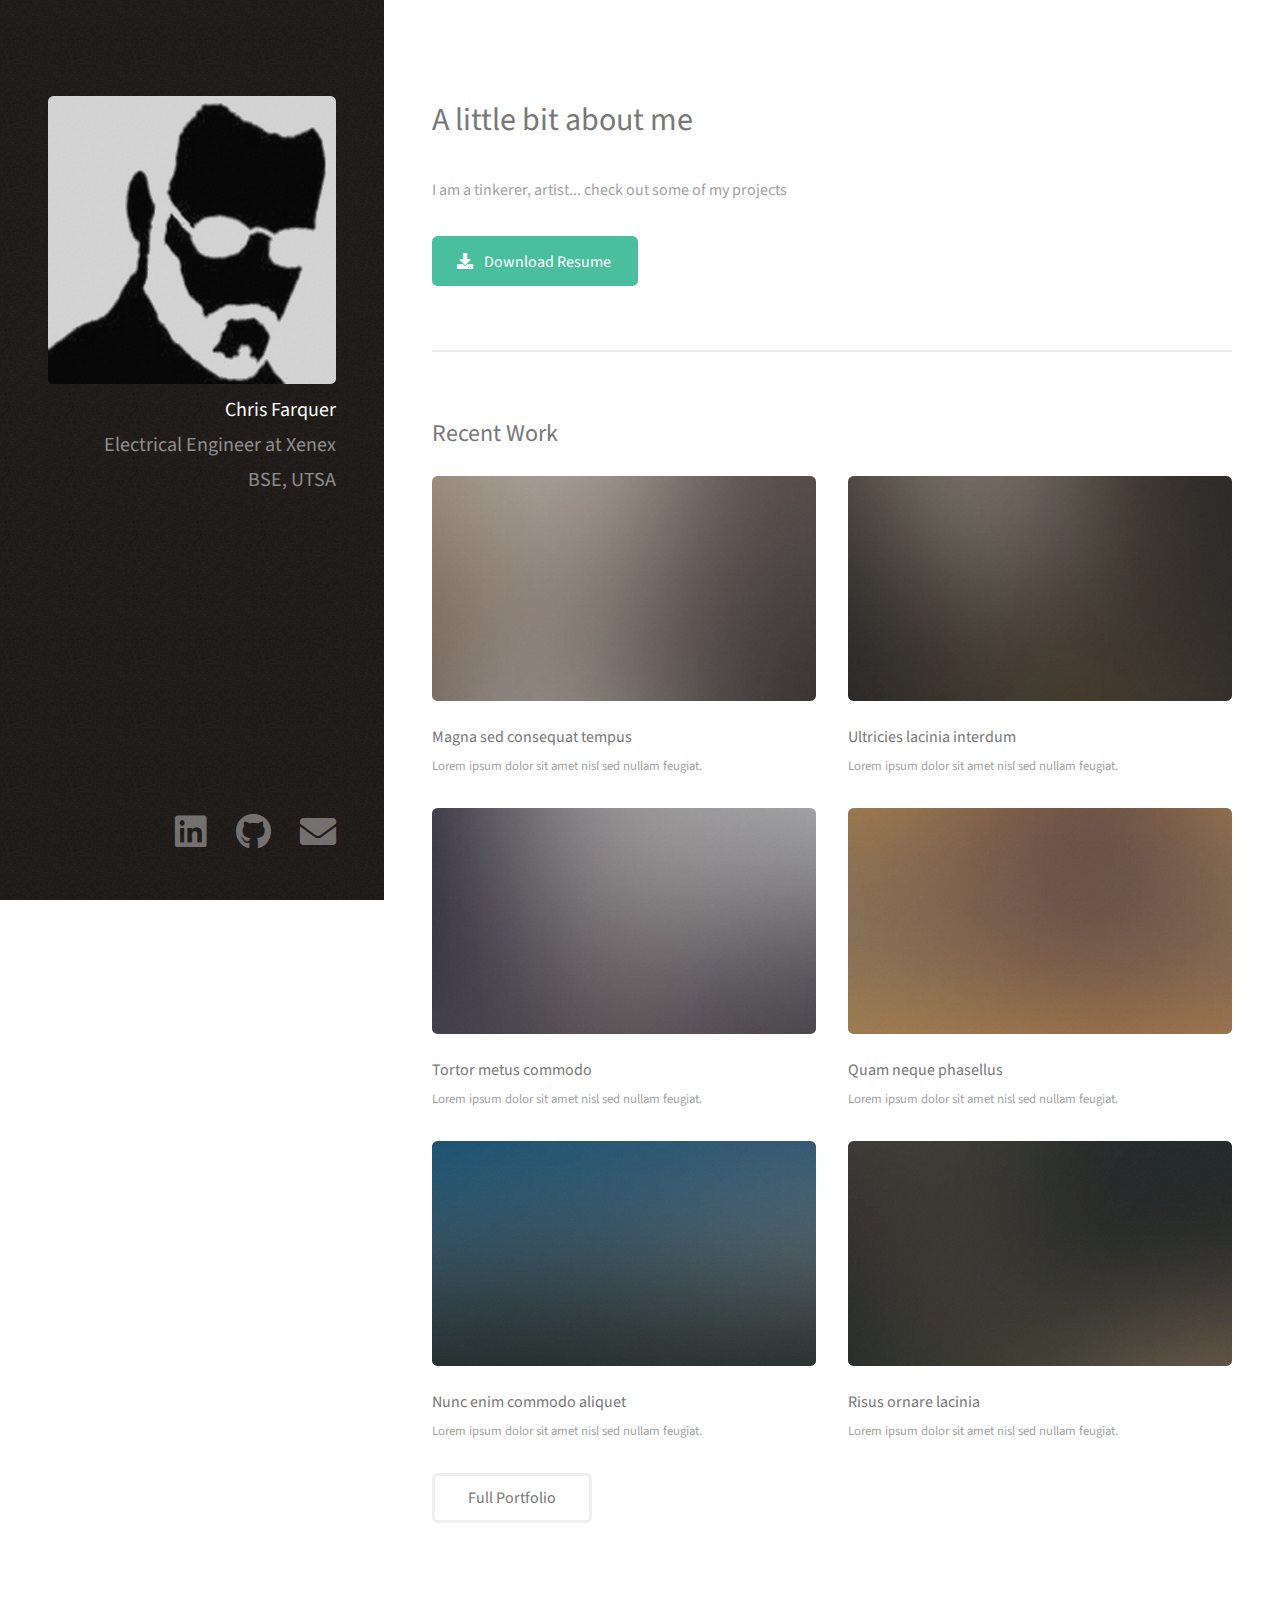
==== commit 38ba9054: "T" ====
--- a/index.html
+++ b/index.html
@@ -32,7 +32,7 @@
 			<header id="header">
 				<div class="inner">
 					<a href="#" class="image profile">
-						<img src="images/Profile.jpg" alt="" />
+						<img src="images/iProfile.jpg" alt="" />
 					</a>
 					<!--
 					<h1>
--- a/assets/css/main.css
+++ b/assets/css/main.css
@@ -2594,7 +2594,7 @@
 		background-color: #1f1815;
 		background-attachment: scroll,								scroll;
 		/* background-image: url("images/overlay.png"), url("../../images/bg.jpg");*/
-		background-image: url("images/overlay.png"), url("../../images/Static.jpg");
+		background-image: url("images/overlay.png"), url("../../images/iStatic.jpg");
 		background-position: top left,							top left;
 		background-repeat: repeat,								no-repeat;
 		background-size: auto,								150%;
@@ -3080,7 +3080,7 @@
 				background-attachment: scroll;
 				background-color: #1f1815;
 				/*background-image: url("images/overlay.png"), url("../../images/bg.jpg");*/ 
-				background-image: url("images/overlay.png"), url("../../images/Static.jpg");
+				background-image: url("images/overlay.png"), url("../../images/iStatic.jpg");
 				background-position: top left,						bottom center;
 				background-repeat: repeat,							no-repeat;
 				background-size: auto,							cover;
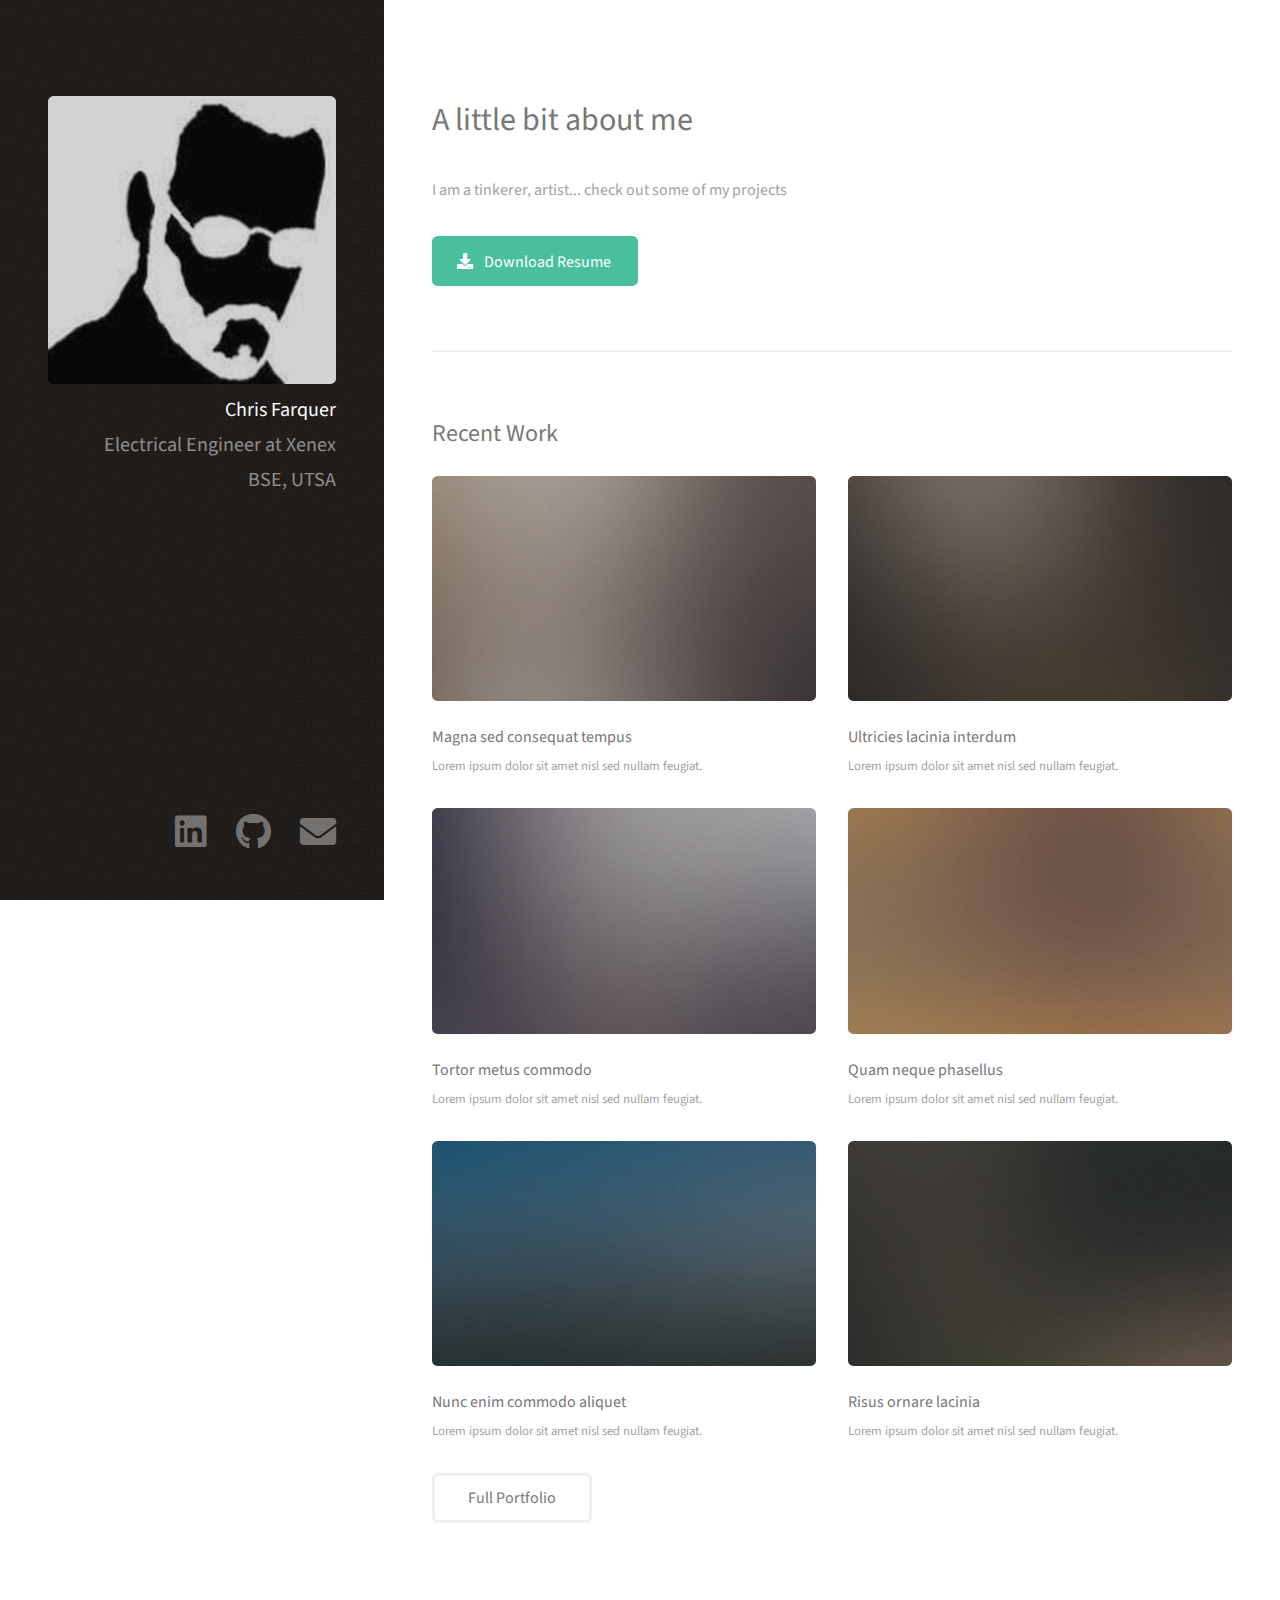
==== commit fc407da5: "t" ====
--- a/index.html
+++ b/index.html
@@ -32,7 +32,7 @@
 			<header id="header">
 				<div class="inner">
 					<a href="#" class="image profile">
-						<img src="images/iProfile.jpg" alt="" />
+						<img src="images/Profile.jpg" alt="" />
 					</a>
 					<!--
 					<h1>
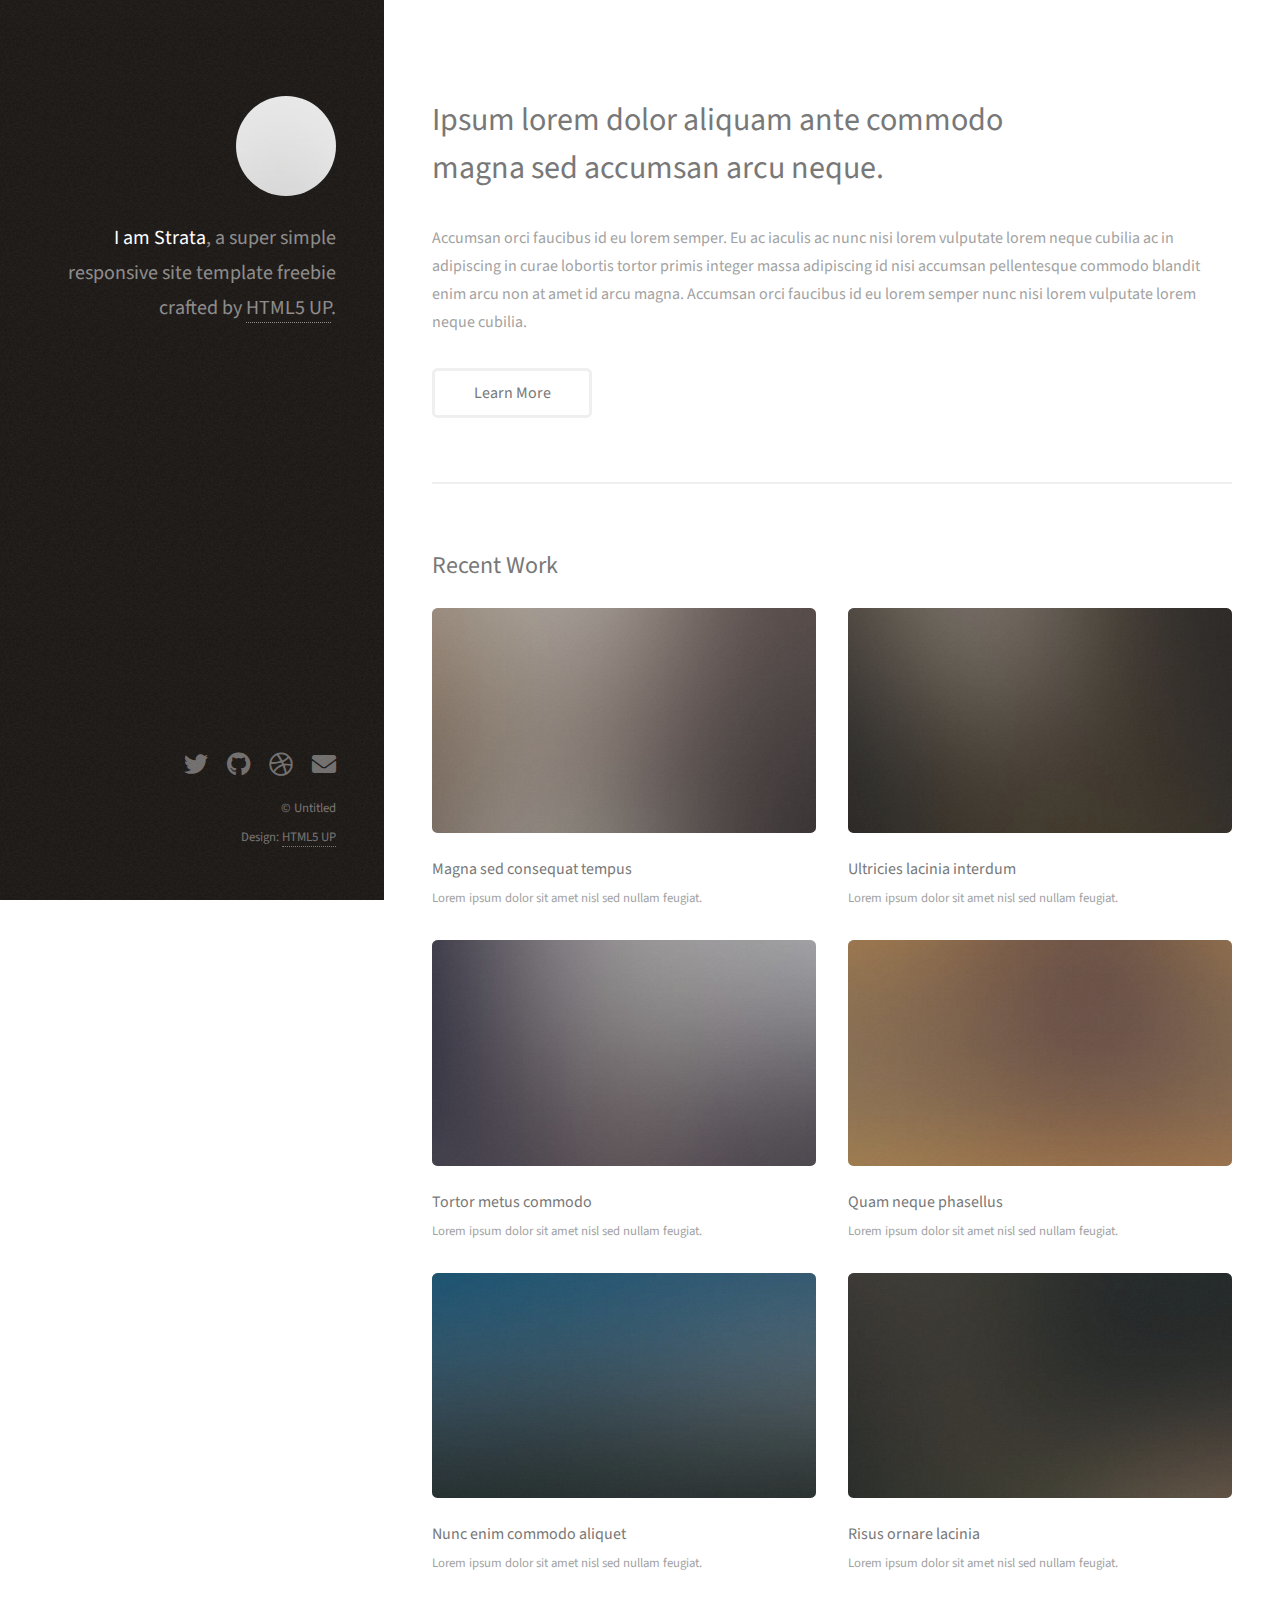
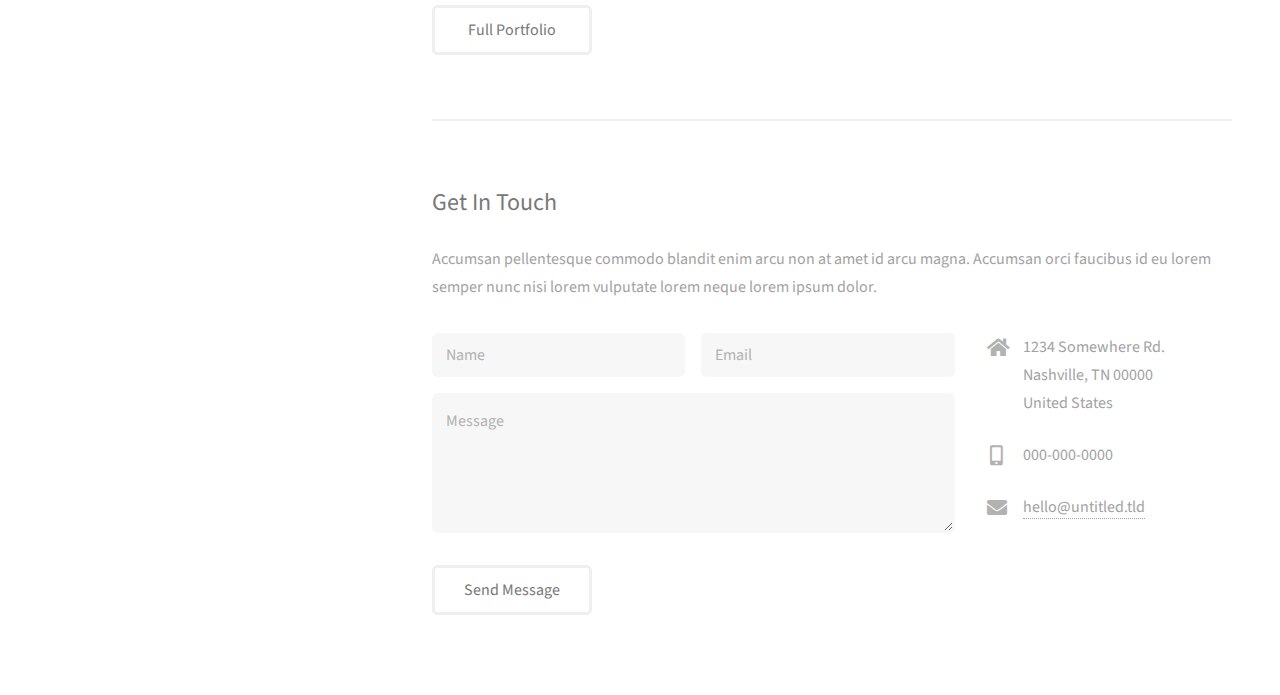
==== commit 36107b5d: "Revert to original" ====
--- a/index.html
+++ b/index.html
@@ -1,546 +1,463 @@
-<!DOCTYPE HTML>
-<!--
-	Strata by HTML5 UP
-	html5up.net | @ajlkn
-	Free for personal and commercial use under the CCA 3.0 license (html5up.net/license)
--->
-<html>
-	<head>
-		<title>
-			Chris Farquer
-		</title>
-		<meta charset="utf-8" />
-		<meta name="viewport" content="width=device-width, initial-scale=1, user-scalable=no" />
-		<link rel="stylesheet" href="assets/css/main.css" />
-	</head>
-	
-	<body class="is-preload">
-
-		<script>
-			/*
-			function darkTheme() {
-				var element = document.body;
-				element.classList.toggle("dark-mode");
-			}
-			*/
-			function trackCVDownload() {
-				gtag("event", "cv_download");
-			}
-		</script>
-
-		<!-- Header -->
-			<header id="header">
-				<div class="inner">
-					<a href="#" class="image profile">
-						<img src="images/Profile.jpg" alt="" />
-					</a>
-					<!--
-					<h1>
-						<strong>
-							I am Chris Farquer
-						</strong>, a super simple<br />
-					responsive site template freebie<br />
-					crafted by <a href="http://html5up.net">HTML5 UP</a>.
-					</h1>
-					-->
-					<h1>
-						<strong>
-							Chris Farquer
-						</strong>
-					</h1>
-					<h1>
-						Electrical Engineer at Xenex
-					</h1>
-					<h1>
-						BSE, UTSA<br />
-					</h1>
-					<!-- 
-					<ul class="icons" style="font-size: 1.5rem;">
-						<li><a href="https://www.linkedin.com/in/chris-farquer/" target="_blank" class="icon brands fa-linkedin">
-							<span class="label">LinkedIn</span>
-						</a></li>
-						<li><a href="https://github.com/ChrisFarquer" target="_blank" class="icon brands fa-github">
-							<span class="label">Github</span></a></li>
-						<li><a href="mailto:cjamesegr@gmail.com" target="_blank" class="icon solid fa-envelope">
-							<span class="label">Email</span></a></li>
-					</ul>
-					-->
-				</div>
-				<!-- 
-				<div class="col-6 col-12-small">
-					<input
-					type="checkbox"
-					id="dark-theme"
-					name="dark-theme"
-					onclick="darkTheme()">
-					<label for="dark-theme">Dark theme</label>
-				</div>
-				-->
-			</header>
-
-		<!-- Main -->
-			<div id="main">
-
-				<!-- About Me Section -->
-					<section id="about_me">
-						<header class="major">
-							<h2>
-								A little bit about me
-							</h2>
-						</header>
-						<p>
-							I am a tinkerer, artist...
-							check out some of my projects
-						</p>
-						
-						<ul class="actions">
-							<!-- 
-							<li><a href="#" class="button">Learn More</a></li>
-							-->
-							<li><a 
-								href="/files/Resume.pdf"
-								download="Resume"
-								class="button primary icon solid fa-download"
-								onclick="trackCVDownload()">
-								Download Resume
-							</a></li>
-						</ul>
-						
-					</section>
-
-				<!-- Two -->
-					<section id="two">
-						<h2>Recent Work</h2>
-						<div class="row">
-							<article class="col-6 col-12-xsmall work-item">
-								<a href="images/fulls/05.jpg" class="image fit thumb"><img src="images/thumbs/01.jpg" alt="" /></a>
-								<h3>Magna sed consequat tempus</h3>
-								<p>Lorem ipsum dolor sit amet nisl sed nullam feugiat.</p>
-							</article>
-							<article class="col-6 col-12-xsmall work-item">
-								<a href="images/fulls/02.jpg" class="image fit thumb"><img src="images/thumbs/02.jpg" alt="" /></a>
-								<h3>Ultricies lacinia interdum</h3>
-								<p>Lorem ipsum dolor sit amet nisl sed nullam feugiat.</p>
-							</article>
-							<article class="col-6 col-12-xsmall work-item">
-								<a href="images/fulls/03.jpg" class="image fit thumb"><img src="images/thumbs/03.jpg" alt="" /></a>
-								<h3>Tortor metus commodo</h3>
-								<p>Lorem ipsum dolor sit amet nisl sed nullam feugiat.</p>
-							</article>
-							<article class="col-6 col-12-xsmall work-item">
-								<a href="images/fulls/04.jpg" class="image fit thumb"><img src="images/thumbs/04.jpg" alt="" /></a>
-								<h3>Quam neque phasellus</h3>
-								<p>Lorem ipsum dolor sit amet nisl sed nullam feugiat.</p>
-							</article>
-							<article class="col-6 col-12-xsmall work-item">
-								<a href="images/fulls/05.jpg" class="image fit thumb"><img src="images/thumbs/05.jpg" alt="" /></a>
-								<h3>Nunc enim commodo aliquet</h3>
-								<p>Lorem ipsum dolor sit amet nisl sed nullam feugiat.</p>
-							</article>
-							<article class="col-6 col-12-xsmall work-item">
-								<a href="images/fulls/06.jpg" class="image fit thumb"><img src="images/thumbs/06.jpg" alt="" /></a>
-								<h3>Risus ornare lacinia</h3>
-								<p>Lorem ipsum dolor sit amet nisl sed nullam feugiat.</p>
-							</article>
-						</div>
-						<ul class="actions">
-							<li><a href="#" class="button">Full Portfolio</a></li>
-						</ul>
-					</section>
-
-				<!-- Three -->
-					<!--
-					<section id="three">
-						<h2>Get In Touch</h2>
-						<p>Accumsan pellentesque commodo blandit enim arcu non at amet id arcu magna. Accumsan orci faucibus id eu lorem semper nunc nisi lorem vulputate lorem neque lorem ipsum dolor.</p>
-						<div class="row">
-							<div class="col-8 col-12-small">
-								<form method="post" action="#">
-									<div class="row gtr-uniform gtr-50">
-										<div class="col-6 col-12-xsmall"><input type="text" name="name" id="name" placeholder="Name" /></div>
-										<div class="col-6 col-12-xsmall"><input type="email" name="email" id="email" placeholder="Email" /></div>
-										<div class="col-12"><textarea name="message" id="message" placeholder="Message" rows="4"></textarea></div>
-									</div>
-								</form>
-								<ul class="actions">
-									<li><input type="submit" value="Send Message" /></li>
-								</ul>
-							</div>
-							<div class="col-4 col-12-small">
-								<ul class="labeled-icons">
-									<li>
-										<h3 class="icon solid fa-home"><span class="label">Address</span></h3>
-										1234 Somewhere Rd.<br />
-										Nashville, TN 00000<br />
-										United States
-									</li>
-									<li>
-										<h3 class="icon solid fa-mobile-alt"><span class="label">Phone</span></h3>
-										000-000-0000
-									</li>
-									<li>
-										<h3 class="icon solid fa-envelope"><span class="label">Email</span></h3>
-										<a href="#">hello@untitled.tld</a>
-									</li>
-								</ul>
-							</div>
-						</div>
-					</section>
-					-->
-				<!-- Four -->
-				<!--
-					<section id="four">
-						<h2>Elements</h2>
-
-						<section>
-							<h4>Text</h4>
-							<p>This is <b>bold</b> and this is <strong>strong</strong>. This is <i>italic</i> and this is <em>emphasized</em>.
-							This is <sup>superscript</sup> text and this is <sub>subscript</sub> text.
-							This is <u>underlined</u> and this is code: <code>for (;;) { ... }</code>. Finally, <a href="#">this is a link</a>.</p>
-							<hr />
-							<header>
-								<h4>Heading with a Subtitle</h4>
-								<p>Lorem ipsum dolor sit amet nullam id egestas urna aliquam</p>
-							</header>
-							<p>Nunc lacinia ante nunc ac lobortis. Interdum adipiscing gravida odio porttitor sem non mi integer non faucibus ornare mi ut ante amet placerat aliquet. Volutpat eu sed ante lacinia sapien lorem accumsan varius montes viverra nibh in adipiscing blandit tempus accumsan.</p>
-							<header>
-								<h5>Heading with a Subtitle</h5>
-								<p>Lorem ipsum dolor sit amet nullam id egestas urna aliquam</p>
-							</header>
-							<p>Nunc lacinia ante nunc ac lobortis. Interdum adipiscing gravida odio porttitor sem non mi integer non faucibus ornare mi ut ante amet placerat aliquet. Volutpat eu sed ante lacinia sapien lorem accumsan varius montes viverra nibh in adipiscing blandit tempus accumsan.</p>
-							<hr />
-							<h2>Heading Level 2</h2>
-							<h3>Heading Level 3</h3>
-							<h4>Heading Level 4</h4>
-							<h5>Heading Level 5</h5>
-							<h6>Heading Level 6</h6>
-							<hr />
-							<h5>Blockquote</h5>
-							<blockquote>Fringilla nisl. Donec accumsan interdum nisi, quis tincidunt felis sagittis eget tempus euismod. Vestibulum ante ipsum primis in faucibus vestibulum. Blandit adipiscing eu felis iaculis volutpat ac adipiscing accumsan faucibus. Vestibulum ante ipsum primis in faucibus lorem ipsum dolor sit amet nullam adipiscing eu felis.</blockquote>
-							<h5>Preformatted</h5>
-							<pre><code>i = 0;
-
-while (!deck.isInOrder()) {
-print 'Iteration ' + i;
-deck.shuffle();
-i++;
-}
-
-print 'It took ' + i + ' iterations to sort the deck.';</code></pre>
-						</section>
-
-						<section>
-							<h4>Lists</h4>
-							<div class="row">
-								<div class="col-6 col-12-xsmall">
-									<h5>Unordered</h5>
-									<ul>
-										<li>Dolor pulvinar etiam magna etiam.</li>
-										<li>Sagittis adipiscing lorem eleifend.</li>
-										<li>Felis enim feugiat dolore viverra.</li>
-									</ul>
-									<h5>Alternate</h5>
-									<ul class="alt">
-										<li>Dolor pulvinar etiam magna etiam.</li>
-										<li>Sagittis adipiscing lorem eleifend.</li>
-										<li>Felis enim feugiat dolore viverra.</li>
-									</ul>
-								</div>
-								<div class="col-6 col-12-xsmall">
-									<h5>Ordered</h5>
-									<ol>
-										<li>Dolor pulvinar etiam magna etiam.</li>
-										<li>Etiam vel felis at lorem sed viverra.</li>
-										<li>Felis enim feugiat dolore viverra.</li>
-										<li>Dolor pulvinar etiam magna etiam.</li>
-										<li>Etiam vel felis at lorem sed viverra.</li>
-										<li>Felis enim feugiat dolore viverra.</li>
-									</ol>
-									<h5>Icons</h5>
-									<ul class="icons">
-										<li><a href="#" class="icon brands fa-twitter"><span class="label">Twitter</span></a></li>
-										<li><a href="#" class="icon brands fa-facebook-f"><span class="label">Facebook</span></a></li>
-										<li><a href="#" class="icon brands fa-instagram"><span class="label">Instagram</span></a></li>
-										<li><a href="#" class="icon brands fa-github"><span class="label">Github</span></a></li>
-										<li><a href="#" class="icon brands fa-dribbble"><span class="label">Dribbble</span></a></li>
-										<li><a href="#" class="icon brands fa-tumblr"><span class="label">Tumblr</span></a></li>
-									</ul>
-								</div>
-							</div>
-							<h5>Actions</h5>
-							<ul class="actions">
-								<li><a href="#" class="button primary">Default</a></li>
-								<li><a href="#" class="button">Default</a></li>
-							</ul>
-							<ul class="actions small">
-								<li><a href="#" class="button primary small">Small</a></li>
-								<li><a href="#" class="button small">Small</a></li>
-							</ul>
-							<div class="row">
-								<div class="col-6 col-12-small">
-									<ul class="actions stacked">
-										<li><a href="#" class="button primary">Default</a></li>
-										<li><a href="#" class="button">Default</a></li>
-									</ul>
-								</div>
-								<div class="col-6 col-12-small">
-									<ul class="actions stacked">
-										<li><a href="#" class="button primary small">Small</a></li>
-										<li><a href="#" class="button small">Small</a></li>
-									</ul>
-								</div>
-								<div class="col-6 col-12-small">
-									<ul class="actions stacked">
-										<li><a href="#" class="button primary fit">Default</a></li>
-										<li><a href="#" class="button fit">Default</a></li>
-									</ul>
-								</div>
-								<div class="col-6 col-12-small">
-									<ul class="actions stacked">
-										<li><a href="#" class="button primary small fit">Small</a></li>
-										<li><a href="#" class="button small fit">Small</a></li>
-									</ul>
-								</div>
-							</div>
-						</section>
-
-						<section>
-							<h4>Table</h4>
-							<h5>Default</h5>
-							<div class="table-wrapper">
-								<table>
-									<thead>
-										<tr>
-											<th>Name</th>
-											<th>Description</th>
-											<th>Price</th>
-										</tr>
-									</thead>
-									<tbody>
-										<tr>
-											<td>Item One</td>
-											<td>Ante turpis integer aliquet porttitor.</td>
-											<td>29.99</td>
-										</tr>
-										<tr>
-											<td>Item Two</td>
-											<td>Vis ac commodo adipiscing arcu aliquet.</td>
-											<td>19.99</td>
-										</tr>
-										<tr>
-											<td>Item Three</td>
-											<td> Morbi faucibus arcu accumsan lorem.</td>
-											<td>29.99</td>
-										</tr>
-										<tr>
-											<td>Item Four</td>
-											<td>Vitae integer tempus condimentum.</td>
-											<td>19.99</td>
-										</tr>
-										<tr>
-											<td>Item Five</td>
-											<td>Ante turpis integer aliquet porttitor.</td>
-											<td>29.99</td>
-										</tr>
-									</tbody>
-									<tfoot>
-										<tr>
-											<td colspan="2"></td>
-											<td>100.00</td>
-										</tr>
-									</tfoot>
-								</table>
-							</div>
-
-							<h5>Alternate</h5>
-							<div class="table-wrapper">
-								<table class="alt">
-									<thead>
-										<tr>
-											<th>Name</th>
-											<th>Description</th>
-											<th>Price</th>
-										</tr>
-									</thead>
-									<tbody>
-										<tr>
-											<td>Item One</td>
-											<td>Ante turpis integer aliquet porttitor.</td>
-											<td>29.99</td>
-										</tr>
-										<tr>
-											<td>Item Two</td>
-											<td>Vis ac commodo adipiscing arcu aliquet.</td>
-											<td>19.99</td>
-										</tr>
-										<tr>
-											<td>Item Three</td>
-											<td> Morbi faucibus arcu accumsan lorem.</td>
-											<td>29.99</td>
-										</tr>
-										<tr>
-											<td>Item Four</td>
-											<td>Vitae integer tempus condimentum.</td>
-											<td>19.99</td>
-										</tr>
-										<tr>
-											<td>Item Five</td>
-											<td>Ante turpis integer aliquet porttitor.</td>
-											<td>29.99</td>
-										</tr>
-									</tbody>
-									<tfoot>
-										<tr>
-											<td colspan="2"></td>
-											<td>100.00</td>
-										</tr>
-									</tfoot>
-								</table>
-							</div>
-						</section>
-
-						<section>
-							<h4>Buttons</h4>
-							<ul class="actions">
-								<li><a href="#" class="button primary">Primary</a></li>
-								<li><a href="#" class="button">Default</a></li>
-							</ul>
-							<ul class="actions">
-								<li><a href="#" class="button large">Large</a></li>
-								<li><a href="#" class="button">Default</a></li>
-								<li><a href="#" class="button small">Small</a></li>
-							</ul>
-							<ul class="actions fit">
-								<li><a href="#" class="button primary fit">Fit</a></li>
-								<li><a href="#" class="button fit">Fit</a></li>
-							</ul>
-							<ul class="actions fit small">
-								<li><a href="#" class="button primary fit small">Fit + Small</a></li>
-								<li><a href="#" class="button fit small">Fit + Small</a></li>
-							</ul>
-							<ul class="actions">
-								<li><a href="#" class="button primary icon solid fa-download">Icon</a></li>
-								<li><a href="#" class="button icon solid fa-download">Icon</a></li>
-							</ul>
-							<ul class="actions">
-								<li><span class="button primary disabled">Primary</span></li>
-								<li><span class="button disabled">Default</span></li>
-							</ul>
-						</section>
-
-						<section>
-							<h4>Form</h4>
-							<form method="post" action="#">
-								<div class="row gtr-uniform gtr-50">
-									<div class="col-6 col-12-xsmall">
-										<input type="text" name="demo-name" id="demo-name" value="" placeholder="Name" />
-									</div>
-									<div class="col-6 col-12-xsmall">
-										<input type="email" name="demo-email" id="demo-email" value="" placeholder="Email" />
-									</div>
-									<div class="col-12">
-										<select name="demo-category" id="demo-category">
-											<option value="">- Category -</option>
-											<option value="1">Manufacturing</option>
-											<option value="1">Shipping</option>
-											<option value="1">Administration</option>
-											<option value="1">Human Resources</option>
-										</select>
-									</div>
-									<div class="col-4 col-12-small">
-										<input type="radio" id="demo-priority-low" name="demo-priority" checked>
-										<label for="demo-priority-low">Low Priority</label>
-									</div>
-									<div class="col-4 col-12-small">
-										<input type="radio" id="demo-priority-normal" name="demo-priority">
-										<label for="demo-priority-normal">Normal Priority</label>
-									</div>
-									<div class="col-4 col-12-small">
-										<input type="radio" id="demo-priority-high" name="demo-priority">
-										<label for="demo-priority-high">High Priority</label>
-									</div>
-									<div class="col-6 col-12-small">
-										<input type="checkbox" id="demo-copy" name="demo-copy">
-										<label for="demo-copy">Email me a copy of this message</label>
-									</div>
-									<div class="col-6 col-12-small">
-										<input type="checkbox" id="demo-human" name="demo-human" checked>
-										<label for="demo-human">I am a human and not a robot</label>
-									</div>
-									<div class="col-12">
-										<textarea name="demo-message" id="demo-message" placeholder="Enter your message" rows="6"></textarea>
-									</div>
-									<div class="col-12">
-										<ul class="actions">
-											<li><input type="submit" value="Send Message" class="primary" /></li>
-											<li><input type="reset" value="Reset" /></li>
-										</ul>
-									</div>
-								</div>
-							</form>
-						</section>
-
-						<section>
-							<h4>Image</h4>
-							<h5>Fit</h5>
-							<div class="box alt">
-								<div class="row gtr-50 gtr-uniform">
-									<div class="col-12"><span class="image fit"><img src="images/fulls/05.jpg" alt="" /></span></div>
-									<div class="col-4"><span class="image fit"><img src="images/thumbs/01.jpg" alt="" /></span></div>
-									<div class="col-4"><span class="image fit"><img src="images/thumbs/02.jpg" alt="" /></span></div>
-									<div class="col-4"><span class="image fit"><img src="images/thumbs/03.jpg" alt="" /></span></div>
-									<div class="col-4"><span class="image fit"><img src="images/thumbs/04.jpg" alt="" /></span></div>
-									<div class="col-4"><span class="image fit"><img src="images/thumbs/05.jpg" alt="" /></span></div>
-									<div class="col-4"><span class="image fit"><img src="images/thumbs/06.jpg" alt="" /></span></div>
-									<div class="col-4"><span class="image fit"><img src="images/thumbs/03.jpg" alt="" /></span></div>
-									<div class="col-4"><span class="image fit"><img src="images/thumbs/02.jpg" alt="" /></span></div>
-									<div class="col-4"><span class="image fit"><img src="images/thumbs/01.jpg" alt="" /></span></div>
-								</div>
-							</div>
-							<h5>Left &amp; Right</h5>
-							<p><span class="image left"><img src="images/avatar.jpg" alt="" /></span>Fringilla nisl. Donec accumsan interdum nisi, quis tincidunt felis sagittis eget. tempus euismod. Vestibulum ante ipsum primis in faucibus vestibulum. Blandit adipiscing eu felis iaculis volutpat ac adipiscing accumsan eu faucibus. Integer ac pellentesque praesent tincidunt felis sagittis eget. tempus euismod. Vestibulum ante ipsum primis in faucibus vestibulum. Blandit adipiscing eu felis iaculis volutpat ac adipiscing accumsan eu faucibus. Integer ac pellentesque praesent. Donec accumsan interdum nisi, quis tincidunt felis sagittis eget. tempus euismod. Vestibulum ante ipsum primis in faucibus vestibulum. Blandit adipiscing eu felis iaculis volutpat ac adipiscing accumsan eu faucibus. Integer ac pellentesque praesent tincidunt felis sagittis eget. tempus euismod. Vestibulum ante ipsum primis in faucibus vestibulum. Blandit adipiscing eu felis iaculis volutpat ac adipiscing accumsan eu faucibus. Integer ac pellentesque praesent.</p>
-							<p><span class="image right"><img src="images/avatar.jpg" alt="" /></span>Fringilla nisl. Donec accumsan interdum nisi, quis tincidunt felis sagittis eget. tempus euismod. Vestibulum ante ipsum primis in faucibus vestibulum. Blandit adipiscing eu felis iaculis volutpat ac adipiscing accumsan eu faucibus. Integer ac pellentesque praesent tincidunt felis sagittis eget. tempus euismod. Vestibulum ante ipsum primis in faucibus vestibulum. Blandit adipiscing eu felis iaculis volutpat ac adipiscing accumsan eu faucibus. Integer ac pellentesque praesent. Donec accumsan interdum nisi, quis tincidunt felis sagittis eget. tempus euismod. Vestibulum ante ipsum primis in faucibus vestibulum. Blandit adipiscing eu felis iaculis volutpat ac adipiscing accumsan eu faucibus. Integer ac pellentesque praesent tincidunt felis sagittis eget. tempus euismod. Vestibulum ante ipsum primis in faucibus vestibulum. Blandit adipiscing eu felis iaculis volutpat ac adipiscing accumsan eu faucibus. Integer ac pellentesque praesent.</p>
-						</section>
-
-					</section>
-				-->
-
-			</div>
-
-		<!-- Footer -->
-			<footer id="footer">
-				<div class="inner"> 
-					<ul class="icons" style="font-size: 1.5rem;" >
-						<li><a href="https://www.linkedin.com/in/chris-farquer/" target="_blank" class="icon brands fa-linkedin">
-							<span class="label">LinkedIn</span>
-						</a></li>
-						<li><a href="https://github.com/ChrisFarquer" class="icon brands fa-github">
-							<span class="label">Github</span>
-						</a></li>
-						<!-- 
-						<li><a href="#" class="icon brands fa-dribbble">
-							<span class="label">Dribbble</span>
-						</a></li>
-						-->
-						<li><a href="mailto:cjamesegr@gmail.com" class="icon solid fa-envelope">
-							<span class="label">Email</span>
-						</a></li>
-					</ul>
-					<!-- 
-					<ul class="copyright">
-						<li>&copy; Untitled</li><li>Design: <a href="http://html5up.net">HTML5 UP</a></li>
-					</ul>
-					-->
-				</div>  
-			</footer>
-
-		<!-- Scripts -->
-			<script src="assets/js/jquery.min.js"></script>
-			<script src="assets/js/jquery.poptrox.min.js"></script>
-			<script src="assets/js/browser.min.js"></script>
-			<script src="assets/js/breakpoints.min.js"></script>
-			<script src="assets/js/util.js"></script>
-			<script src="assets/js/main.js"></script>
-
-	</body>
+<!DOCTYPE HTML>
+<!--
+	Strata by HTML5 UP
+	html5up.net | @ajlkn
+	Free for personal and commercial use under the CCA 3.0 license (html5up.net/license)
+-->
+<html>
+	<head>
+		<title>Strata by HTML5 UP</title>
+		<meta charset="utf-8" />
+		<meta name="viewport" content="width=device-width, initial-scale=1, user-scalable=no" />
+		<link rel="stylesheet" href="assets/css/main.css" />
+	</head>
+	<body class="is-preload">
+
+		<!-- Header -->
+			<header id="header">
+				<div class="inner">
+					<a href="#" class="image avatar"><img src="images/avatar.jpg" alt="" /></a>
+					<h1><strong>I am Strata</strong>, a super simple<br />
+					responsive site template freebie<br />
+					crafted by <a href="http://html5up.net">HTML5 UP</a>.</h1>
+				</div>
+			</header>
+
+		<!-- Main -->
+			<div id="main">
+
+				<!-- One -->
+					<section id="one">
+						<header class="major">
+							<h2>Ipsum lorem dolor aliquam ante commodo<br />
+							magna sed accumsan arcu neque.</h2>
+						</header>
+						<p>Accumsan orci faucibus id eu lorem semper. Eu ac iaculis ac nunc nisi lorem vulputate lorem neque cubilia ac in adipiscing in curae lobortis tortor primis integer massa adipiscing id nisi accumsan pellentesque commodo blandit enim arcu non at amet id arcu magna. Accumsan orci faucibus id eu lorem semper nunc nisi lorem vulputate lorem neque cubilia.</p>
+						<ul class="actions">
+							<li><a href="#" class="button">Learn More</a></li>
+						</ul>
+					</section>
+
+				<!-- Two -->
+					<section id="two">
+						<h2>Recent Work</h2>
+						<div class="row">
+							<article class="col-6 col-12-xsmall work-item">
+								<a href="images/fulls/01.jpg" class="image fit thumb"><img src="images/thumbs/01.jpg" alt="" /></a>
+								<h3>Magna sed consequat tempus</h3>
+								<p>Lorem ipsum dolor sit amet nisl sed nullam feugiat.</p>
+							</article>
+							<article class="col-6 col-12-xsmall work-item">
+								<a href="images/fulls/02.jpg" class="image fit thumb"><img src="images/thumbs/02.jpg" alt="" /></a>
+								<h3>Ultricies lacinia interdum</h3>
+								<p>Lorem ipsum dolor sit amet nisl sed nullam feugiat.</p>
+							</article>
+							<article class="col-6 col-12-xsmall work-item">
+								<a href="images/fulls/03.jpg" class="image fit thumb"><img src="images/thumbs/03.jpg" alt="" /></a>
+								<h3>Tortor metus commodo</h3>
+								<p>Lorem ipsum dolor sit amet nisl sed nullam feugiat.</p>
+							</article>
+							<article class="col-6 col-12-xsmall work-item">
+								<a href="images/fulls/04.jpg" class="image fit thumb"><img src="images/thumbs/04.jpg" alt="" /></a>
+								<h3>Quam neque phasellus</h3>
+								<p>Lorem ipsum dolor sit amet nisl sed nullam feugiat.</p>
+							</article>
+							<article class="col-6 col-12-xsmall work-item">
+								<a href="images/fulls/05.jpg" class="image fit thumb"><img src="images/thumbs/05.jpg" alt="" /></a>
+								<h3>Nunc enim commodo aliquet</h3>
+								<p>Lorem ipsum dolor sit amet nisl sed nullam feugiat.</p>
+							</article>
+							<article class="col-6 col-12-xsmall work-item">
+								<a href="images/fulls/06.jpg" class="image fit thumb"><img src="images/thumbs/06.jpg" alt="" /></a>
+								<h3>Risus ornare lacinia</h3>
+								<p>Lorem ipsum dolor sit amet nisl sed nullam feugiat.</p>
+							</article>
+						</div>
+						<ul class="actions">
+							<li><a href="#" class="button">Full Portfolio</a></li>
+						</ul>
+					</section>
+
+				<!-- Three -->
+					<section id="three">
+						<h2>Get In Touch</h2>
+						<p>Accumsan pellentesque commodo blandit enim arcu non at amet id arcu magna. Accumsan orci faucibus id eu lorem semper nunc nisi lorem vulputate lorem neque lorem ipsum dolor.</p>
+						<div class="row">
+							<div class="col-8 col-12-small">
+								<form method="post" action="#">
+									<div class="row gtr-uniform gtr-50">
+										<div class="col-6 col-12-xsmall"><input type="text" name="name" id="name" placeholder="Name" /></div>
+										<div class="col-6 col-12-xsmall"><input type="email" name="email" id="email" placeholder="Email" /></div>
+										<div class="col-12"><textarea name="message" id="message" placeholder="Message" rows="4"></textarea></div>
+									</div>
+								</form>
+								<ul class="actions">
+									<li><input type="submit" value="Send Message" /></li>
+								</ul>
+							</div>
+							<div class="col-4 col-12-small">
+								<ul class="labeled-icons">
+									<li>
+										<h3 class="icon solid fa-home"><span class="label">Address</span></h3>
+										1234 Somewhere Rd.<br />
+										Nashville, TN 00000<br />
+										United States
+									</li>
+									<li>
+										<h3 class="icon solid fa-mobile-alt"><span class="label">Phone</span></h3>
+										000-000-0000
+									</li>
+									<li>
+										<h3 class="icon solid fa-envelope"><span class="label">Email</span></h3>
+										<a href="#">hello@untitled.tld</a>
+									</li>
+								</ul>
+							</div>
+						</div>
+					</section>
+
+				<!-- Four -->
+				<!--
+					<section id="four">
+						<h2>Elements</h2>
+
+						<section>
+							<h4>Text</h4>
+							<p>This is <b>bold</b> and this is <strong>strong</strong>. This is <i>italic</i> and this is <em>emphasized</em>.
+							This is <sup>superscript</sup> text and this is <sub>subscript</sub> text.
+							This is <u>underlined</u> and this is code: <code>for (;;) { ... }</code>. Finally, <a href="#">this is a link</a>.</p>
+							<hr />
+							<header>
+								<h4>Heading with a Subtitle</h4>
+								<p>Lorem ipsum dolor sit amet nullam id egestas urna aliquam</p>
+							</header>
+							<p>Nunc lacinia ante nunc ac lobortis. Interdum adipiscing gravida odio porttitor sem non mi integer non faucibus ornare mi ut ante amet placerat aliquet. Volutpat eu sed ante lacinia sapien lorem accumsan varius montes viverra nibh in adipiscing blandit tempus accumsan.</p>
+							<header>
+								<h5>Heading with a Subtitle</h5>
+								<p>Lorem ipsum dolor sit amet nullam id egestas urna aliquam</p>
+							</header>
+							<p>Nunc lacinia ante nunc ac lobortis. Interdum adipiscing gravida odio porttitor sem non mi integer non faucibus ornare mi ut ante amet placerat aliquet. Volutpat eu sed ante lacinia sapien lorem accumsan varius montes viverra nibh in adipiscing blandit tempus accumsan.</p>
+							<hr />
+							<h2>Heading Level 2</h2>
+							<h3>Heading Level 3</h3>
+							<h4>Heading Level 4</h4>
+							<h5>Heading Level 5</h5>
+							<h6>Heading Level 6</h6>
+							<hr />
+							<h5>Blockquote</h5>
+							<blockquote>Fringilla nisl. Donec accumsan interdum nisi, quis tincidunt felis sagittis eget tempus euismod. Vestibulum ante ipsum primis in faucibus vestibulum. Blandit adipiscing eu felis iaculis volutpat ac adipiscing accumsan faucibus. Vestibulum ante ipsum primis in faucibus lorem ipsum dolor sit amet nullam adipiscing eu felis.</blockquote>
+							<h5>Preformatted</h5>
+							<pre><code>i = 0;
+
+while (!deck.isInOrder()) {
+print 'Iteration ' + i;
+deck.shuffle();
+i++;
+}
+
+print 'It took ' + i + ' iterations to sort the deck.';</code></pre>
+						</section>
+
+						<section>
+							<h4>Lists</h4>
+							<div class="row">
+								<div class="col-6 col-12-xsmall">
+									<h5>Unordered</h5>
+									<ul>
+										<li>Dolor pulvinar etiam magna etiam.</li>
+										<li>Sagittis adipiscing lorem eleifend.</li>
+										<li>Felis enim feugiat dolore viverra.</li>
+									</ul>
+									<h5>Alternate</h5>
+									<ul class="alt">
+										<li>Dolor pulvinar etiam magna etiam.</li>
+										<li>Sagittis adipiscing lorem eleifend.</li>
+										<li>Felis enim feugiat dolore viverra.</li>
+									</ul>
+								</div>
+								<div class="col-6 col-12-xsmall">
+									<h5>Ordered</h5>
+									<ol>
+										<li>Dolor pulvinar etiam magna etiam.</li>
+										<li>Etiam vel felis at lorem sed viverra.</li>
+										<li>Felis enim feugiat dolore viverra.</li>
+										<li>Dolor pulvinar etiam magna etiam.</li>
+										<li>Etiam vel felis at lorem sed viverra.</li>
+										<li>Felis enim feugiat dolore viverra.</li>
+									</ol>
+									<h5>Icons</h5>
+									<ul class="icons">
+										<li><a href="#" class="icon brands fa-twitter"><span class="label">Twitter</span></a></li>
+										<li><a href="#" class="icon brands fa-facebook-f"><span class="label">Facebook</span></a></li>
+										<li><a href="#" class="icon brands fa-instagram"><span class="label">Instagram</span></a></li>
+										<li><a href="#" class="icon brands fa-github"><span class="label">Github</span></a></li>
+										<li><a href="#" class="icon brands fa-dribbble"><span class="label">Dribbble</span></a></li>
+										<li><a href="#" class="icon brands fa-tumblr"><span class="label">Tumblr</span></a></li>
+									</ul>
+								</div>
+							</div>
+							<h5>Actions</h5>
+							<ul class="actions">
+								<li><a href="#" class="button primary">Default</a></li>
+								<li><a href="#" class="button">Default</a></li>
+							</ul>
+							<ul class="actions small">
+								<li><a href="#" class="button primary small">Small</a></li>
+								<li><a href="#" class="button small">Small</a></li>
+							</ul>
+							<div class="row">
+								<div class="col-6 col-12-small">
+									<ul class="actions stacked">
+										<li><a href="#" class="button primary">Default</a></li>
+										<li><a href="#" class="button">Default</a></li>
+									</ul>
+								</div>
+								<div class="col-6 col-12-small">
+									<ul class="actions stacked">
+										<li><a href="#" class="button primary small">Small</a></li>
+										<li><a href="#" class="button small">Small</a></li>
+									</ul>
+								</div>
+								<div class="col-6 col-12-small">
+									<ul class="actions stacked">
+										<li><a href="#" class="button primary fit">Default</a></li>
+										<li><a href="#" class="button fit">Default</a></li>
+									</ul>
+								</div>
+								<div class="col-6 col-12-small">
+									<ul class="actions stacked">
+										<li><a href="#" class="button primary small fit">Small</a></li>
+										<li><a href="#" class="button small fit">Small</a></li>
+									</ul>
+								</div>
+							</div>
+						</section>
+
+						<section>
+							<h4>Table</h4>
+							<h5>Default</h5>
+							<div class="table-wrapper">
+								<table>
+									<thead>
+										<tr>
+											<th>Name</th>
+											<th>Description</th>
+											<th>Price</th>
+										</tr>
+									</thead>
+									<tbody>
+										<tr>
+											<td>Item One</td>
+											<td>Ante turpis integer aliquet porttitor.</td>
+											<td>29.99</td>
+										</tr>
+										<tr>
+											<td>Item Two</td>
+											<td>Vis ac commodo adipiscing arcu aliquet.</td>
+											<td>19.99</td>
+										</tr>
+										<tr>
+											<td>Item Three</td>
+											<td> Morbi faucibus arcu accumsan lorem.</td>
+											<td>29.99</td>
+										</tr>
+										<tr>
+											<td>Item Four</td>
+											<td>Vitae integer tempus condimentum.</td>
+											<td>19.99</td>
+										</tr>
+										<tr>
+											<td>Item Five</td>
+											<td>Ante turpis integer aliquet porttitor.</td>
+											<td>29.99</td>
+										</tr>
+									</tbody>
+									<tfoot>
+										<tr>
+											<td colspan="2"></td>
+											<td>100.00</td>
+										</tr>
+									</tfoot>
+								</table>
+							</div>
+
+							<h5>Alternate</h5>
+							<div class="table-wrapper">
+								<table class="alt">
+									<thead>
+										<tr>
+											<th>Name</th>
+											<th>Description</th>
+											<th>Price</th>
+										</tr>
+									</thead>
+									<tbody>
+										<tr>
+											<td>Item One</td>
+											<td>Ante turpis integer aliquet porttitor.</td>
+											<td>29.99</td>
+										</tr>
+										<tr>
+											<td>Item Two</td>
+											<td>Vis ac commodo adipiscing arcu aliquet.</td>
+											<td>19.99</td>
+										</tr>
+										<tr>
+											<td>Item Three</td>
+											<td> Morbi faucibus arcu accumsan lorem.</td>
+											<td>29.99</td>
+										</tr>
+										<tr>
+											<td>Item Four</td>
+											<td>Vitae integer tempus condimentum.</td>
+											<td>19.99</td>
+										</tr>
+										<tr>
+											<td>Item Five</td>
+											<td>Ante turpis integer aliquet porttitor.</td>
+											<td>29.99</td>
+										</tr>
+									</tbody>
+									<tfoot>
+										<tr>
+											<td colspan="2"></td>
+											<td>100.00</td>
+										</tr>
+									</tfoot>
+								</table>
+							</div>
+						</section>
+
+						<section>
+							<h4>Buttons</h4>
+							<ul class="actions">
+								<li><a href="#" class="button primary">Primary</a></li>
+								<li><a href="#" class="button">Default</a></li>
+							</ul>
+							<ul class="actions">
+								<li><a href="#" class="button large">Large</a></li>
+								<li><a href="#" class="button">Default</a></li>
+								<li><a href="#" class="button small">Small</a></li>
+							</ul>
+							<ul class="actions fit">
+								<li><a href="#" class="button primary fit">Fit</a></li>
+								<li><a href="#" class="button fit">Fit</a></li>
+							</ul>
+							<ul class="actions fit small">
+								<li><a href="#" class="button primary fit small">Fit + Small</a></li>
+								<li><a href="#" class="button fit small">Fit + Small</a></li>
+							</ul>
+							<ul class="actions">
+								<li><a href="#" class="button primary icon solid fa-download">Icon</a></li>
+								<li><a href="#" class="button icon solid fa-download">Icon</a></li>
+							</ul>
+							<ul class="actions">
+								<li><span class="button primary disabled">Primary</span></li>
+								<li><span class="button disabled">Default</span></li>
+							</ul>
+						</section>
+
+						<section>
+							<h4>Form</h4>
+							<form method="post" action="#">
+								<div class="row gtr-uniform gtr-50">
+									<div class="col-6 col-12-xsmall">
+										<input type="text" name="demo-name" id="demo-name" value="" placeholder="Name" />
+									</div>
+									<div class="col-6 col-12-xsmall">
+										<input type="email" name="demo-email" id="demo-email" value="" placeholder="Email" />
+									</div>
+									<div class="col-12">
+										<select name="demo-category" id="demo-category">
+											<option value="">- Category -</option>
+											<option value="1">Manufacturing</option>
+											<option value="1">Shipping</option>
+											<option value="1">Administration</option>
+											<option value="1">Human Resources</option>
+										</select>
+									</div>
+									<div class="col-4 col-12-small">
+										<input type="radio" id="demo-priority-low" name="demo-priority" checked>
+										<label for="demo-priority-low">Low Priority</label>
+									</div>
+									<div class="col-4 col-12-small">
+										<input type="radio" id="demo-priority-normal" name="demo-priority">
+										<label for="demo-priority-normal">Normal Priority</label>
+									</div>
+									<div class="col-4 col-12-small">
+										<input type="radio" id="demo-priority-high" name="demo-priority">
+										<label for="demo-priority-high">High Priority</label>
+									</div>
+									<div class="col-6 col-12-small">
+										<input type="checkbox" id="demo-copy" name="demo-copy">
+										<label for="demo-copy">Email me a copy of this message</label>
+									</div>
+									<div class="col-6 col-12-small">
+										<input type="checkbox" id="demo-human" name="demo-human" checked>
+										<label for="demo-human">I am a human and not a robot</label>
+									</div>
+									<div class="col-12">
+										<textarea name="demo-message" id="demo-message" placeholder="Enter your message" rows="6"></textarea>
+									</div>
+									<div class="col-12">
+										<ul class="actions">
+											<li><input type="submit" value="Send Message" class="primary" /></li>
+											<li><input type="reset" value="Reset" /></li>
+										</ul>
+									</div>
+								</div>
+							</form>
+						</section>
+
+						<section>
+							<h4>Image</h4>
+							<h5>Fit</h5>
+							<div class="box alt">
+								<div class="row gtr-50 gtr-uniform">
+									<div class="col-12"><span class="image fit"><img src="images/fulls/05.jpg" alt="" /></span></div>
+									<div class="col-4"><span class="image fit"><img src="images/thumbs/01.jpg" alt="" /></span></div>
+									<div class="col-4"><span class="image fit"><img src="images/thumbs/02.jpg" alt="" /></span></div>
+									<div class="col-4"><span class="image fit"><img src="images/thumbs/03.jpg" alt="" /></span></div>
+									<div class="col-4"><span class="image fit"><img src="images/thumbs/04.jpg" alt="" /></span></div>
+									<div class="col-4"><span class="image fit"><img src="images/thumbs/05.jpg" alt="" /></span></div>
+									<div class="col-4"><span class="image fit"><img src="images/thumbs/06.jpg" alt="" /></span></div>
+									<div class="col-4"><span class="image fit"><img src="images/thumbs/03.jpg" alt="" /></span></div>
+									<div class="col-4"><span class="image fit"><img src="images/thumbs/02.jpg" alt="" /></span></div>
+									<div class="col-4"><span class="image fit"><img src="images/thumbs/01.jpg" alt="" /></span></div>
+								</div>
+							</div>
+							<h5>Left &amp; Right</h5>
+							<p><span class="image left"><img src="images/avatar.jpg" alt="" /></span>Fringilla nisl. Donec accumsan interdum nisi, quis tincidunt felis sagittis eget. tempus euismod. Vestibulum ante ipsum primis in faucibus vestibulum. Blandit adipiscing eu felis iaculis volutpat ac adipiscing accumsan eu faucibus. Integer ac pellentesque praesent tincidunt felis sagittis eget. tempus euismod. Vestibulum ante ipsum primis in faucibus vestibulum. Blandit adipiscing eu felis iaculis volutpat ac adipiscing accumsan eu faucibus. Integer ac pellentesque praesent. Donec accumsan interdum nisi, quis tincidunt felis sagittis eget. tempus euismod. Vestibulum ante ipsum primis in faucibus vestibulum. Blandit adipiscing eu felis iaculis volutpat ac adipiscing accumsan eu faucibus. Integer ac pellentesque praesent tincidunt felis sagittis eget. tempus euismod. Vestibulum ante ipsum primis in faucibus vestibulum. Blandit adipiscing eu felis iaculis volutpat ac adipiscing accumsan eu faucibus. Integer ac pellentesque praesent.</p>
+							<p><span class="image right"><img src="images/avatar.jpg" alt="" /></span>Fringilla nisl. Donec accumsan interdum nisi, quis tincidunt felis sagittis eget. tempus euismod. Vestibulum ante ipsum primis in faucibus vestibulum. Blandit adipiscing eu felis iaculis volutpat ac adipiscing accumsan eu faucibus. Integer ac pellentesque praesent tincidunt felis sagittis eget. tempus euismod. Vestibulum ante ipsum primis in faucibus vestibulum. Blandit adipiscing eu felis iaculis volutpat ac adipiscing accumsan eu faucibus. Integer ac pellentesque praesent. Donec accumsan interdum nisi, quis tincidunt felis sagittis eget. tempus euismod. Vestibulum ante ipsum primis in faucibus vestibulum. Blandit adipiscing eu felis iaculis volutpat ac adipiscing accumsan eu faucibus. Integer ac pellentesque praesent tincidunt felis sagittis eget. tempus euismod. Vestibulum ante ipsum primis in faucibus vestibulum. Blandit adipiscing eu felis iaculis volutpat ac adipiscing accumsan eu faucibus. Integer ac pellentesque praesent.</p>
+						</section>
+
+					</section>
+				-->
+
+			</div>
+
+		<!-- Footer -->
+			<footer id="footer">
+				<div class="inner">
+					<ul class="icons">
+						<li><a href="#" class="icon brands fa-twitter"><span class="label">Twitter</span></a></li>
+						<li><a href="#" class="icon brands fa-github"><span class="label">Github</span></a></li>
+						<li><a href="#" class="icon brands fa-dribbble"><span class="label">Dribbble</span></a></li>
+						<li><a href="#" class="icon solid fa-envelope"><span class="label">Email</span></a></li>
+					</ul>
+					<ul class="copyright">
+						<li>&copy; Untitled</li><li>Design: <a href="http://html5up.net">HTML5 UP</a></li>
+					</ul>
+				</div>
+			</footer>
+
+		<!-- Scripts -->
+			<script src="assets/js/jquery.min.js"></script>
+			<script src="assets/js/jquery.poptrox.min.js"></script>
+			<script src="assets/js/browser.min.js"></script>
+			<script src="assets/js/breakpoints.min.js"></script>
+			<script src="assets/js/util.js"></script>
+			<script src="assets/js/main.js"></script>
+
+	</body>
 </html>--- a/assets/css/main.css
+++ b/assets/css/main.css
@@ -2594,7 +2594,7 @@
 		background-color: #1f1815;
 		background-attachment: scroll,								scroll;
 		/* background-image: url("images/overlay.png"), url("../../images/bg.jpg");*/
-		background-image: url("images/overlay.png"), url("../../images/iStatic.jpg");
+		background-image: url("images/overlay.png"), url("../../images/Static.jpg");
 		background-position: top left,							top left;
 		background-repeat: repeat,								no-repeat;
 		background-size: auto,								150%;
@@ -3080,7 +3080,7 @@
 				background-attachment: scroll;
 				background-color: #1f1815;
 				/*background-image: url("images/overlay.png"), url("../../images/bg.jpg");*/ 
-				background-image: url("images/overlay.png"), url("../../images/iStatic.jpg");
+				background-image: url("images/overlay.png"), url("../../images/Static.jpg");
 				background-position: top left,						bottom center;
 				background-repeat: repeat,							no-repeat;
 				background-size: auto,							cover;
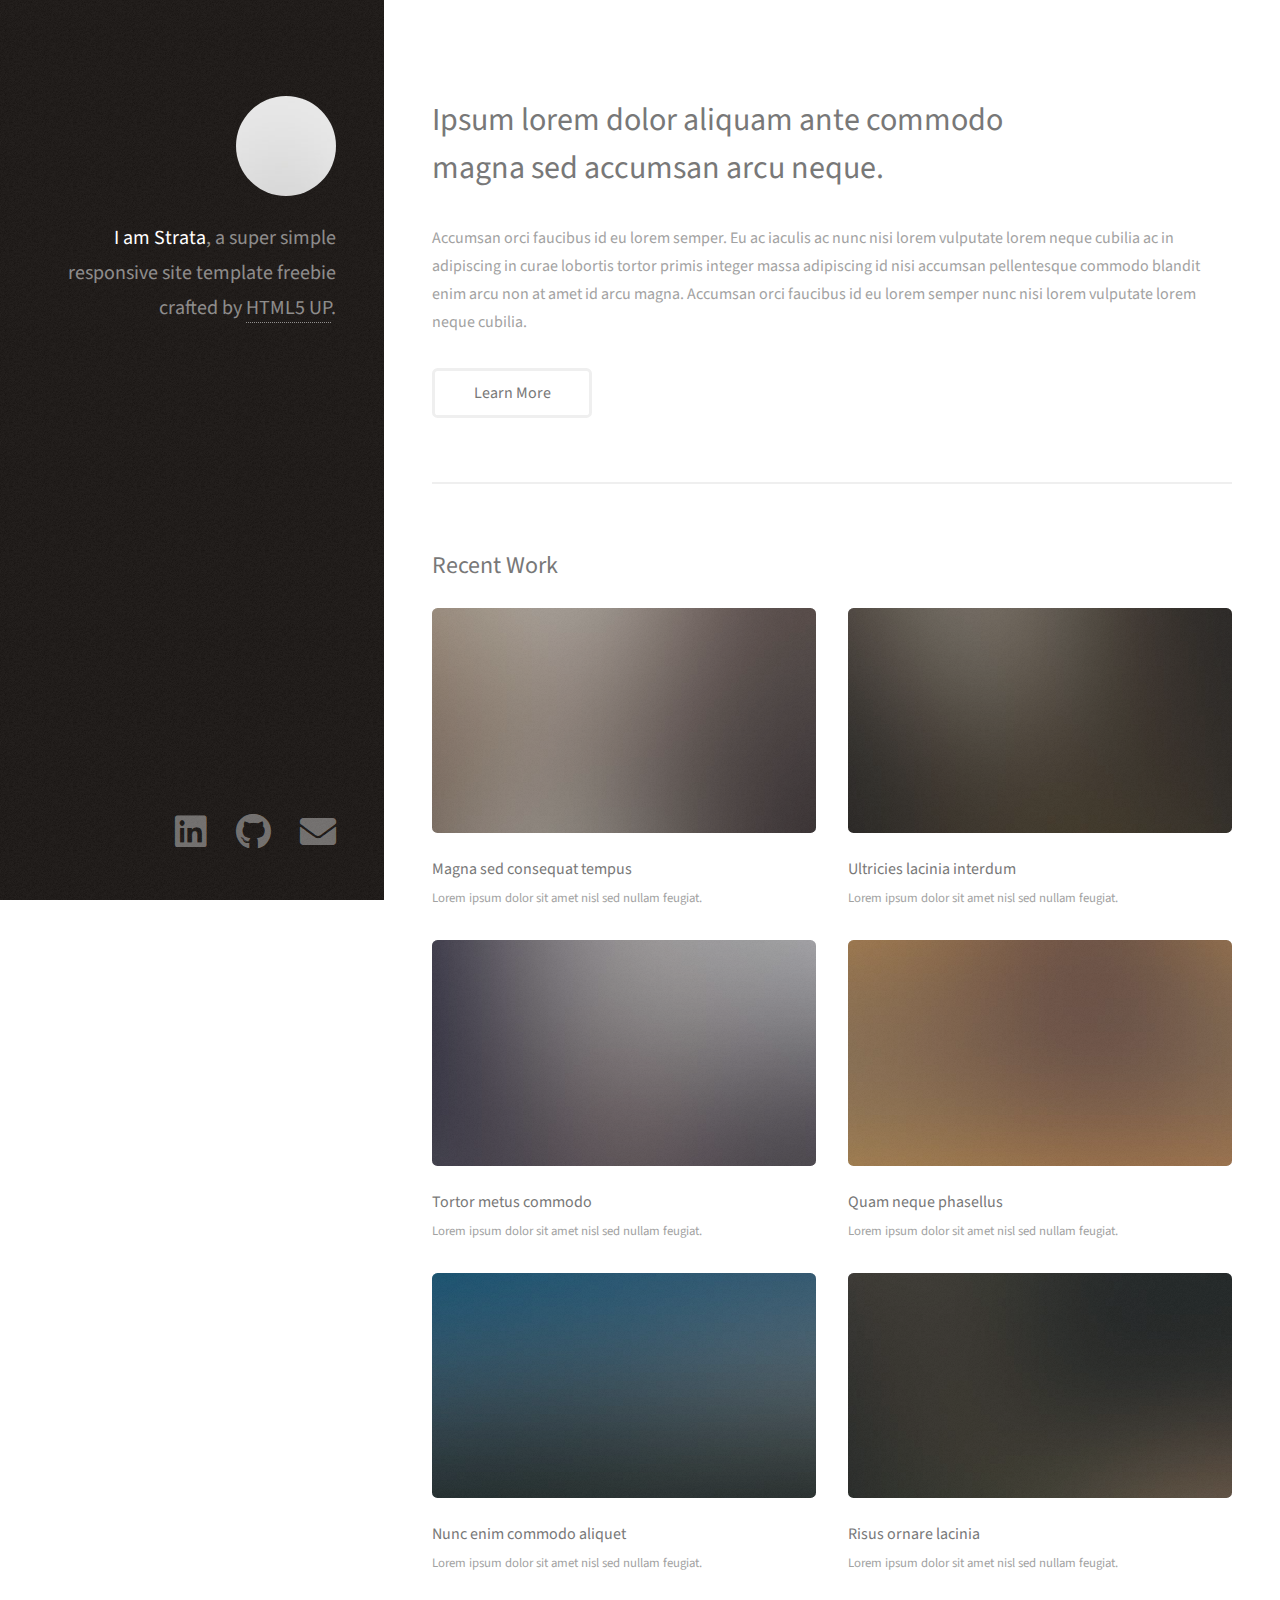
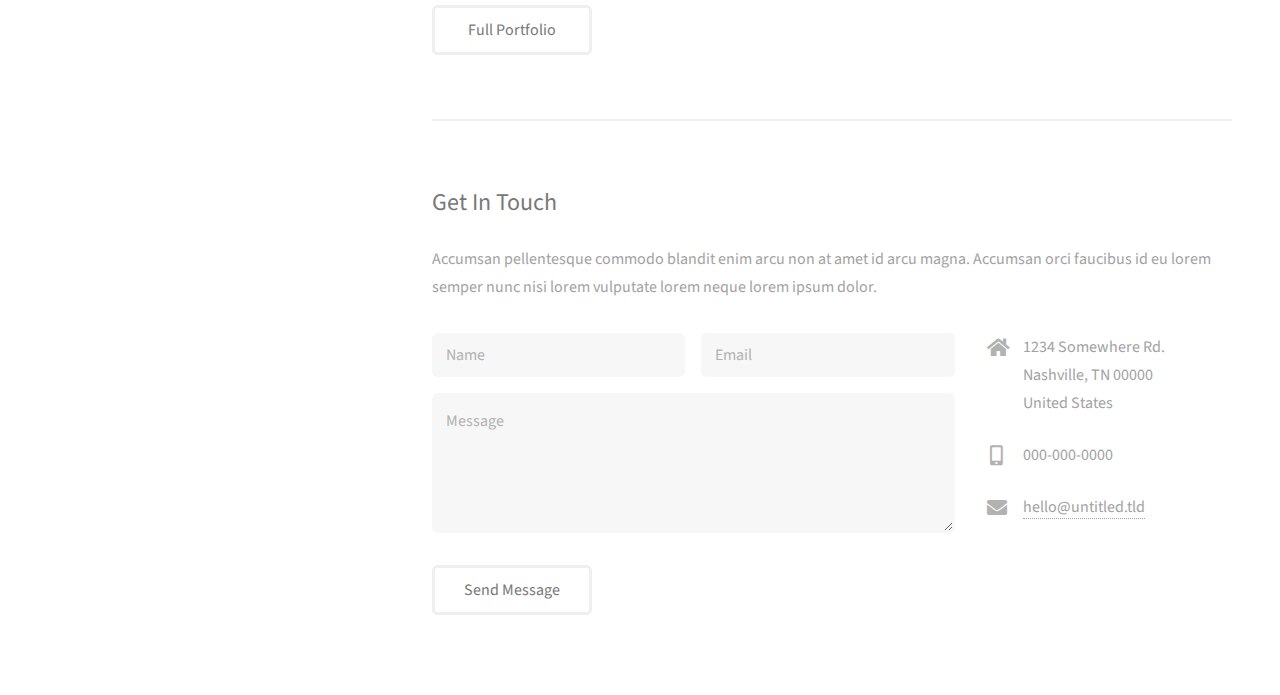
==== commit 0e787d18: "Revert with link changes" ====
--- a/index.html
+++ b/index.html
@@ -438,17 +438,24 @@
 
 		<!-- Footer -->
 			<footer id="footer">
-				<div class="inner">
-					<ul class="icons">
-						<li><a href="#" class="icon brands fa-twitter"><span class="label">Twitter</span></a></li>
-						<li><a href="#" class="icon brands fa-github"><span class="label">Github</span></a></li>
-						<li><a href="#" class="icon brands fa-dribbble"><span class="label">Dribbble</span></a></li>
-						<li><a href="#" class="icon solid fa-envelope"><span class="label">Email</span></a></li>
+				<div class="inner"> 
+					<ul class="icons" style="font-size: 1.5rem;" >
+						<li><a href="https://www.linkedin.com/in/chris-farquer/" target="_blank" class="icon brands fa-linkedin">
+							<span class="label">LinkedIn</span>
+						</a></li>
+						<li><a href="https://github.com/ChrisFarquer" class="icon brands fa-github">
+							<span class="label">Github</span>
+						</a></li>
+						<li><a href="mailto:cjamesegr@gmail.com" class="icon solid fa-envelope">
+							<span class="label">Email</span>
+						</a></li>
 					</ul>
+					<!-- 
 					<ul class="copyright">
 						<li>&copy; Untitled</li><li>Design: <a href="http://html5up.net">HTML5 UP</a></li>
 					</ul>
-				</div>
+					-->
+				</div>  
 			</footer>
 
 		<!-- Scripts -->
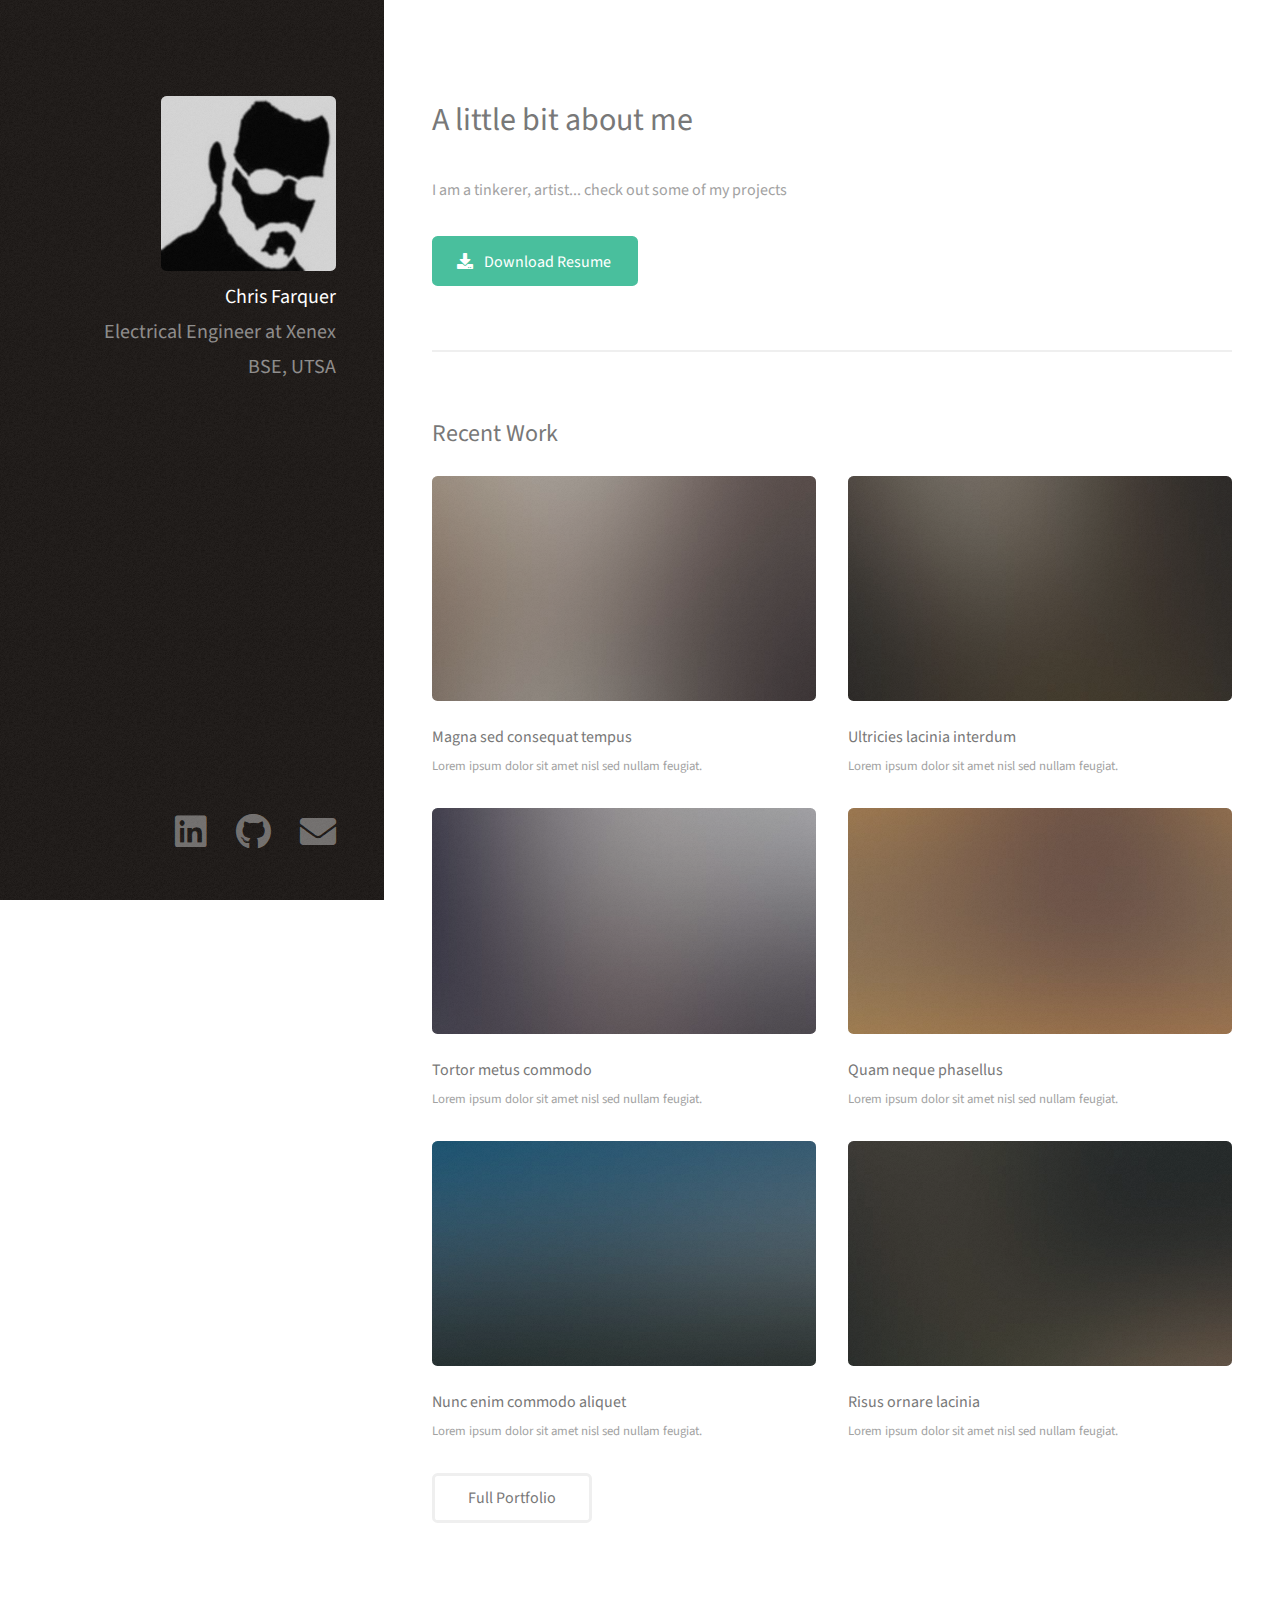
==== commit b071fcc5: "basic functionality" ====
--- a/index.html
+++ b/index.html
@@ -6,36 +6,106 @@
 -->
 <html>
 	<head>
-		<title>Strata by HTML5 UP</title>
+		<title>
+			Chris Farquer
+		</title>
 		<meta charset="utf-8" />
 		<meta name="viewport" content="width=device-width, initial-scale=1, user-scalable=no" />
 		<link rel="stylesheet" href="assets/css/main.css" />
 	</head>
+	
 	<body class="is-preload">
+
+		<script>
+			/*
+			function darkTheme() {
+				var element = document.body;
+				element.classList.toggle("dark-mode");
+			}
+			*/
+			function trackCVDownload() {
+				gtag("event", "cv_download");
+			}
+		</script>
 
 		<!-- Header -->
 			<header id="header">
 				<div class="inner">
-					<a href="#" class="image avatar"><img src="images/avatar.jpg" alt="" /></a>
-					<h1><strong>I am Strata</strong>, a super simple<br />
+					<a href="#" class="image profile">
+						<img src="images/Profile.jpg" alt="" />
+					</a>
+					<!--
+					<h1>
+						<strong>
+							I am Chris Farquer
+						</strong>, a super simple<br />
 					responsive site template freebie<br />
-					crafted by <a href="http://html5up.net">HTML5 UP</a>.</h1>
+					crafted by <a href="http://html5up.net">HTML5 UP</a>.
+					</h1>
+					-->
+					<h1>
+						<strong>
+							Chris Farquer
+						</strong>
+					</h1>
+					<h1>
+						Electrical Engineer at Xenex
+					</h1>
+					<h1>
+						BSE, UTSA<br />
+					</h1>
+					<!-- 
+					<ul class="icons" style="font-size: 1.5rem;">
+						<li><a href="https://www.linkedin.com/in/chris-farquer/" target="_blank" class="icon brands fa-linkedin">
+							<span class="label">LinkedIn</span>
+						</a></li>
+						<li><a href="https://github.com/ChrisFarquer" target="_blank" class="icon brands fa-github">
+							<span class="label">Github</span></a></li>
+						<li><a href="mailto:cjamesegr@gmail.com" target="_blank" class="icon solid fa-envelope">
+							<span class="label">Email</span></a></li>
+					</ul>
+					-->
 				</div>
+				<!-- 
+				<div class="col-6 col-12-small">
+					<input
+					type="checkbox"
+					id="dark-theme"
+					name="dark-theme"
+					onclick="darkTheme()">
+					<label for="dark-theme">Dark theme</label>
+				</div>
+				-->
 			</header>
 
 		<!-- Main -->
 			<div id="main">
 
-				<!-- One -->
-					<section id="one">
+				<!-- About Me Section -->
+					<section id="about_me">
 						<header class="major">
-							<h2>Ipsum lorem dolor aliquam ante commodo<br />
-							magna sed accumsan arcu neque.</h2>
+							<h2>
+								A little bit about me
+							</h2>
 						</header>
-						<p>Accumsan orci faucibus id eu lorem semper. Eu ac iaculis ac nunc nisi lorem vulputate lorem neque cubilia ac in adipiscing in curae lobortis tortor primis integer massa adipiscing id nisi accumsan pellentesque commodo blandit enim arcu non at amet id arcu magna. Accumsan orci faucibus id eu lorem semper nunc nisi lorem vulputate lorem neque cubilia.</p>
+						<p>
+							I am a tinkerer, artist...
+							check out some of my projects
+						</p>
+						
 						<ul class="actions">
+							<!-- 
 							<li><a href="#" class="button">Learn More</a></li>
+							-->
+							<li><a 
+								href="/files/Resume.pdf"
+								download="Resume"
+								class="button primary icon solid fa-download"
+								onclick="trackCVDownload()">
+								Download Resume
+							</a></li>
 						</ul>
+						
 					</section>
 
 				<!-- Two -->
@@ -43,7 +113,7 @@
 						<h2>Recent Work</h2>
 						<div class="row">
 							<article class="col-6 col-12-xsmall work-item">
-								<a href="images/fulls/01.jpg" class="image fit thumb"><img src="images/thumbs/01.jpg" alt="" /></a>
+								<a href="images/fulls/05.jpg" class="image fit thumb"><img src="images/thumbs/01.jpg" alt="" /></a>
 								<h3>Magna sed consequat tempus</h3>
 								<p>Lorem ipsum dolor sit amet nisl sed nullam feugiat.</p>
 							</article>
@@ -79,6 +149,7 @@
 					</section>
 
 				<!-- Three -->
+					<!--
 					<section id="three">
 						<h2>Get In Touch</h2>
 						<p>Accumsan pellentesque commodo blandit enim arcu non at amet id arcu magna. Accumsan orci faucibus id eu lorem semper nunc nisi lorem vulputate lorem neque lorem ipsum dolor.</p>
@@ -115,7 +186,7 @@
 							</div>
 						</div>
 					</section>
-
+					-->
 				<!-- Four -->
 				<!--
 					<section id="four">
@@ -446,6 +517,11 @@
 						<li><a href="https://github.com/ChrisFarquer" class="icon brands fa-github">
 							<span class="label">Github</span>
 						</a></li>
+						<!-- 
+						<li><a href="#" class="icon brands fa-dribbble">
+							<span class="label">Dribbble</span>
+						</a></li>
+						-->
 						<li><a href="mailto:cjamesegr@gmail.com" class="icon solid fa-envelope">
 							<span class="label">Email</span>
 						</a></li>
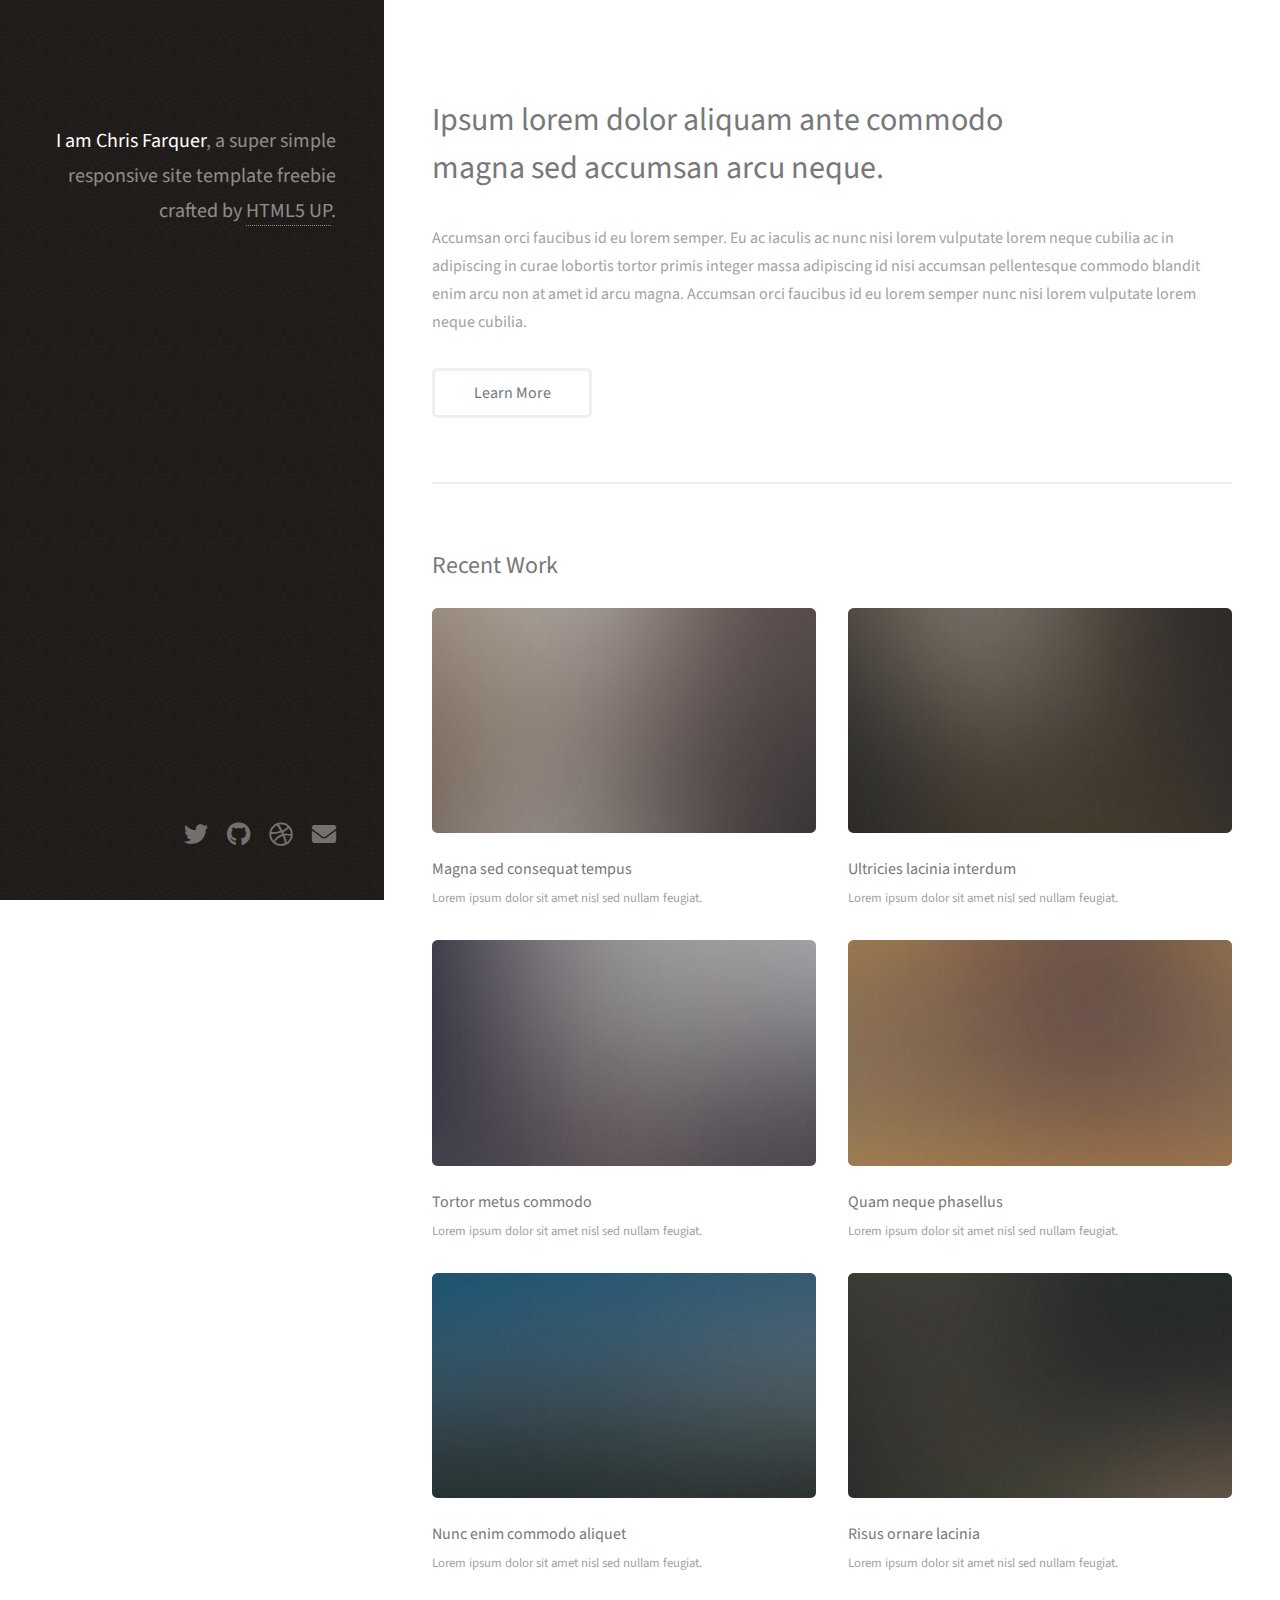
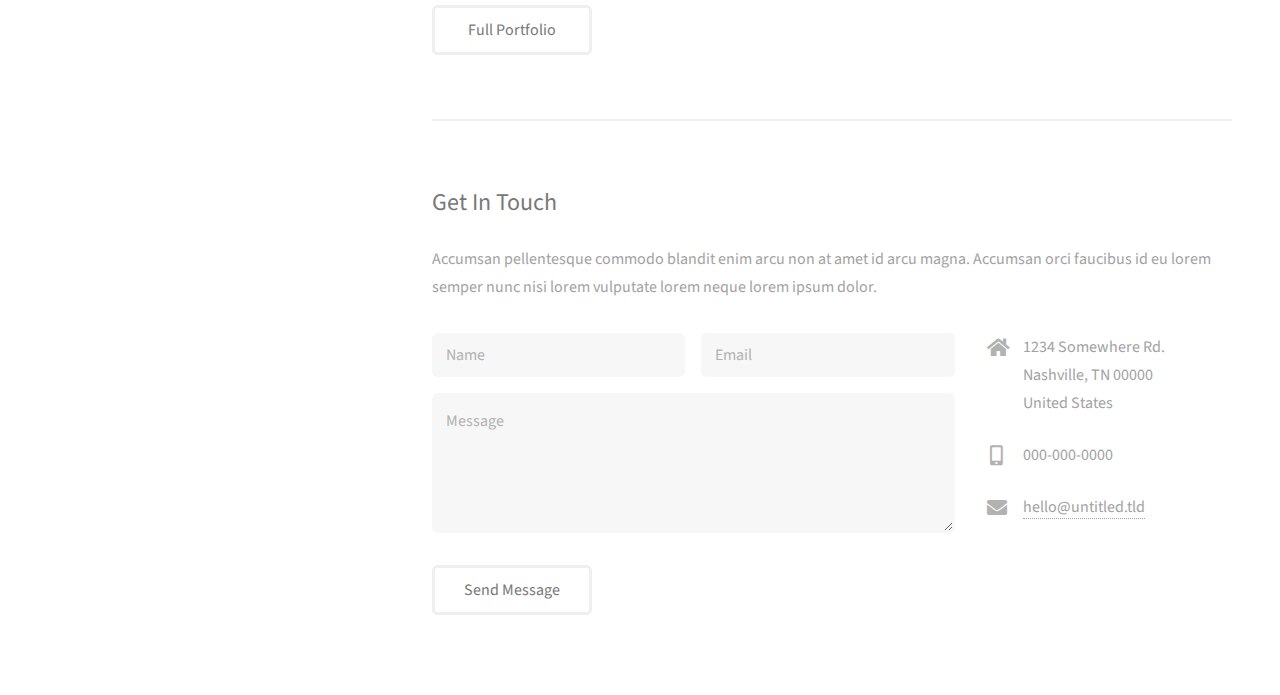
==== commit b2711789: "minor change" ====
--- a/index.html
+++ b/index.html
@@ -1,546 +1,465 @@
-<!DOCTYPE HTML>
-<!--
-	Strata by HTML5 UP
-	html5up.net | @ajlkn
-	Free for personal and commercial use under the CCA 3.0 license (html5up.net/license)
--->
-<html>
-	<head>
-		<title>
-			Chris Farquer
-		</title>
-		<meta charset="utf-8" />
-		<meta name="viewport" content="width=device-width, initial-scale=1, user-scalable=no" />
-		<link rel="stylesheet" href="assets/css/main.css" />
-	</head>
-	
-	<body class="is-preload">
-
-		<script>
-			/*
-			function darkTheme() {
-				var element = document.body;
-				element.classList.toggle("dark-mode");
-			}
-			*/
-			function trackCVDownload() {
-				gtag("event", "cv_download");
-			}
-		</script>
-
-		<!-- Header -->
-			<header id="header">
-				<div class="inner">
-					<a href="#" class="image profile">
-						<img src="images/Profile.jpg" alt="" />
-					</a>
-					<!--
-					<h1>
-						<strong>
-							I am Chris Farquer
-						</strong>, a super simple<br />
-					responsive site template freebie<br />
-					crafted by <a href="http://html5up.net">HTML5 UP</a>.
-					</h1>
-					-->
-					<h1>
-						<strong>
-							Chris Farquer
-						</strong>
-					</h1>
-					<h1>
-						Electrical Engineer at Xenex
-					</h1>
-					<h1>
-						BSE, UTSA<br />
-					</h1>
-					<!-- 
-					<ul class="icons" style="font-size: 1.5rem;">
-						<li><a href="https://www.linkedin.com/in/chris-farquer/" target="_blank" class="icon brands fa-linkedin">
-							<span class="label">LinkedIn</span>
-						</a></li>
-						<li><a href="https://github.com/ChrisFarquer" target="_blank" class="icon brands fa-github">
-							<span class="label">Github</span></a></li>
-						<li><a href="mailto:cjamesegr@gmail.com" target="_blank" class="icon solid fa-envelope">
-							<span class="label">Email</span></a></li>
-					</ul>
-					-->
-				</div>
-				<!-- 
-				<div class="col-6 col-12-small">
-					<input
-					type="checkbox"
-					id="dark-theme"
-					name="dark-theme"
-					onclick="darkTheme()">
-					<label for="dark-theme">Dark theme</label>
-				</div>
-				-->
-			</header>
-
-		<!-- Main -->
-			<div id="main">
-
-				<!-- About Me Section -->
-					<section id="about_me">
-						<header class="major">
-							<h2>
-								A little bit about me
-							</h2>
-						</header>
-						<p>
-							I am a tinkerer, artist...
-							check out some of my projects
-						</p>
-						
-						<ul class="actions">
-							<!-- 
-							<li><a href="#" class="button">Learn More</a></li>
-							-->
-							<li><a 
-								href="/files/Resume.pdf"
-								download="Resume"
-								class="button primary icon solid fa-download"
-								onclick="trackCVDownload()">
-								Download Resume
-							</a></li>
-						</ul>
-						
-					</section>
-
-				<!-- Two -->
-					<section id="two">
-						<h2>Recent Work</h2>
-						<div class="row">
-							<article class="col-6 col-12-xsmall work-item">
-								<a href="images/fulls/05.jpg" class="image fit thumb"><img src="images/thumbs/01.jpg" alt="" /></a>
-								<h3>Magna sed consequat tempus</h3>
-								<p>Lorem ipsum dolor sit amet nisl sed nullam feugiat.</p>
-							</article>
-							<article class="col-6 col-12-xsmall work-item">
-								<a href="images/fulls/02.jpg" class="image fit thumb"><img src="images/thumbs/02.jpg" alt="" /></a>
-								<h3>Ultricies lacinia interdum</h3>
-								<p>Lorem ipsum dolor sit amet nisl sed nullam feugiat.</p>
-							</article>
-							<article class="col-6 col-12-xsmall work-item">
-								<a href="images/fulls/03.jpg" class="image fit thumb"><img src="images/thumbs/03.jpg" alt="" /></a>
-								<h3>Tortor metus commodo</h3>
-								<p>Lorem ipsum dolor sit amet nisl sed nullam feugiat.</p>
-							</article>
-							<article class="col-6 col-12-xsmall work-item">
-								<a href="images/fulls/04.jpg" class="image fit thumb"><img src="images/thumbs/04.jpg" alt="" /></a>
-								<h3>Quam neque phasellus</h3>
-								<p>Lorem ipsum dolor sit amet nisl sed nullam feugiat.</p>
-							</article>
-							<article class="col-6 col-12-xsmall work-item">
-								<a href="images/fulls/05.jpg" class="image fit thumb"><img src="images/thumbs/05.jpg" alt="" /></a>
-								<h3>Nunc enim commodo aliquet</h3>
-								<p>Lorem ipsum dolor sit amet nisl sed nullam feugiat.</p>
-							</article>
-							<article class="col-6 col-12-xsmall work-item">
-								<a href="images/fulls/06.jpg" class="image fit thumb"><img src="images/thumbs/06.jpg" alt="" /></a>
-								<h3>Risus ornare lacinia</h3>
-								<p>Lorem ipsum dolor sit amet nisl sed nullam feugiat.</p>
-							</article>
-						</div>
-						<ul class="actions">
-							<li><a href="#" class="button">Full Portfolio</a></li>
-						</ul>
-					</section>
-
-				<!-- Three -->
-					<!--
-					<section id="three">
-						<h2>Get In Touch</h2>
-						<p>Accumsan pellentesque commodo blandit enim arcu non at amet id arcu magna. Accumsan orci faucibus id eu lorem semper nunc nisi lorem vulputate lorem neque lorem ipsum dolor.</p>
-						<div class="row">
-							<div class="col-8 col-12-small">
-								<form method="post" action="#">
-									<div class="row gtr-uniform gtr-50">
-										<div class="col-6 col-12-xsmall"><input type="text" name="name" id="name" placeholder="Name" /></div>
-										<div class="col-6 col-12-xsmall"><input type="email" name="email" id="email" placeholder="Email" /></div>
-										<div class="col-12"><textarea name="message" id="message" placeholder="Message" rows="4"></textarea></div>
-									</div>
-								</form>
-								<ul class="actions">
-									<li><input type="submit" value="Send Message" /></li>
-								</ul>
-							</div>
-							<div class="col-4 col-12-small">
-								<ul class="labeled-icons">
-									<li>
-										<h3 class="icon solid fa-home"><span class="label">Address</span></h3>
-										1234 Somewhere Rd.<br />
-										Nashville, TN 00000<br />
-										United States
-									</li>
-									<li>
-										<h3 class="icon solid fa-mobile-alt"><span class="label">Phone</span></h3>
-										000-000-0000
-									</li>
-									<li>
-										<h3 class="icon solid fa-envelope"><span class="label">Email</span></h3>
-										<a href="#">hello@untitled.tld</a>
-									</li>
-								</ul>
-							</div>
-						</div>
-					</section>
-					-->
-				<!-- Four -->
-				<!--
-					<section id="four">
-						<h2>Elements</h2>
-
-						<section>
-							<h4>Text</h4>
-							<p>This is <b>bold</b> and this is <strong>strong</strong>. This is <i>italic</i> and this is <em>emphasized</em>.
-							This is <sup>superscript</sup> text and this is <sub>subscript</sub> text.
-							This is <u>underlined</u> and this is code: <code>for (;;) { ... }</code>. Finally, <a href="#">this is a link</a>.</p>
-							<hr />
-							<header>
-								<h4>Heading with a Subtitle</h4>
-								<p>Lorem ipsum dolor sit amet nullam id egestas urna aliquam</p>
-							</header>
-							<p>Nunc lacinia ante nunc ac lobortis. Interdum adipiscing gravida odio porttitor sem non mi integer non faucibus ornare mi ut ante amet placerat aliquet. Volutpat eu sed ante lacinia sapien lorem accumsan varius montes viverra nibh in adipiscing blandit tempus accumsan.</p>
-							<header>
-								<h5>Heading with a Subtitle</h5>
-								<p>Lorem ipsum dolor sit amet nullam id egestas urna aliquam</p>
-							</header>
-							<p>Nunc lacinia ante nunc ac lobortis. Interdum adipiscing gravida odio porttitor sem non mi integer non faucibus ornare mi ut ante amet placerat aliquet. Volutpat eu sed ante lacinia sapien lorem accumsan varius montes viverra nibh in adipiscing blandit tempus accumsan.</p>
-							<hr />
-							<h2>Heading Level 2</h2>
-							<h3>Heading Level 3</h3>
-							<h4>Heading Level 4</h4>
-							<h5>Heading Level 5</h5>
-							<h6>Heading Level 6</h6>
-							<hr />
-							<h5>Blockquote</h5>
-							<blockquote>Fringilla nisl. Donec accumsan interdum nisi, quis tincidunt felis sagittis eget tempus euismod. Vestibulum ante ipsum primis in faucibus vestibulum. Blandit adipiscing eu felis iaculis volutpat ac adipiscing accumsan faucibus. Vestibulum ante ipsum primis in faucibus lorem ipsum dolor sit amet nullam adipiscing eu felis.</blockquote>
-							<h5>Preformatted</h5>
-							<pre><code>i = 0;
-
-while (!deck.isInOrder()) {
-print 'Iteration ' + i;
-deck.shuffle();
-i++;
-}
-
-print 'It took ' + i + ' iterations to sort the deck.';</code></pre>
-						</section>
-
-						<section>
-							<h4>Lists</h4>
-							<div class="row">
-								<div class="col-6 col-12-xsmall">
-									<h5>Unordered</h5>
-									<ul>
-										<li>Dolor pulvinar etiam magna etiam.</li>
-										<li>Sagittis adipiscing lorem eleifend.</li>
-										<li>Felis enim feugiat dolore viverra.</li>
-									</ul>
-									<h5>Alternate</h5>
-									<ul class="alt">
-										<li>Dolor pulvinar etiam magna etiam.</li>
-										<li>Sagittis adipiscing lorem eleifend.</li>
-										<li>Felis enim feugiat dolore viverra.</li>
-									</ul>
-								</div>
-								<div class="col-6 col-12-xsmall">
-									<h5>Ordered</h5>
-									<ol>
-										<li>Dolor pulvinar etiam magna etiam.</li>
-										<li>Etiam vel felis at lorem sed viverra.</li>
-										<li>Felis enim feugiat dolore viverra.</li>
-										<li>Dolor pulvinar etiam magna etiam.</li>
-										<li>Etiam vel felis at lorem sed viverra.</li>
-										<li>Felis enim feugiat dolore viverra.</li>
-									</ol>
-									<h5>Icons</h5>
-									<ul class="icons">
-										<li><a href="#" class="icon brands fa-twitter"><span class="label">Twitter</span></a></li>
-										<li><a href="#" class="icon brands fa-facebook-f"><span class="label">Facebook</span></a></li>
-										<li><a href="#" class="icon brands fa-instagram"><span class="label">Instagram</span></a></li>
-										<li><a href="#" class="icon brands fa-github"><span class="label">Github</span></a></li>
-										<li><a href="#" class="icon brands fa-dribbble"><span class="label">Dribbble</span></a></li>
-										<li><a href="#" class="icon brands fa-tumblr"><span class="label">Tumblr</span></a></li>
-									</ul>
-								</div>
-							</div>
-							<h5>Actions</h5>
-							<ul class="actions">
-								<li><a href="#" class="button primary">Default</a></li>
-								<li><a href="#" class="button">Default</a></li>
-							</ul>
-							<ul class="actions small">
-								<li><a href="#" class="button primary small">Small</a></li>
-								<li><a href="#" class="button small">Small</a></li>
-							</ul>
-							<div class="row">
-								<div class="col-6 col-12-small">
-									<ul class="actions stacked">
-										<li><a href="#" class="button primary">Default</a></li>
-										<li><a href="#" class="button">Default</a></li>
-									</ul>
-								</div>
-								<div class="col-6 col-12-small">
-									<ul class="actions stacked">
-										<li><a href="#" class="button primary small">Small</a></li>
-										<li><a href="#" class="button small">Small</a></li>
-									</ul>
-								</div>
-								<div class="col-6 col-12-small">
-									<ul class="actions stacked">
-										<li><a href="#" class="button primary fit">Default</a></li>
-										<li><a href="#" class="button fit">Default</a></li>
-									</ul>
-								</div>
-								<div class="col-6 col-12-small">
-									<ul class="actions stacked">
-										<li><a href="#" class="button primary small fit">Small</a></li>
-										<li><a href="#" class="button small fit">Small</a></li>
-									</ul>
-								</div>
-							</div>
-						</section>
-
-						<section>
-							<h4>Table</h4>
-							<h5>Default</h5>
-							<div class="table-wrapper">
-								<table>
-									<thead>
-										<tr>
-											<th>Name</th>
-											<th>Description</th>
-											<th>Price</th>
-										</tr>
-									</thead>
-									<tbody>
-										<tr>
-											<td>Item One</td>
-											<td>Ante turpis integer aliquet porttitor.</td>
-											<td>29.99</td>
-										</tr>
-										<tr>
-											<td>Item Two</td>
-											<td>Vis ac commodo adipiscing arcu aliquet.</td>
-											<td>19.99</td>
-										</tr>
-										<tr>
-											<td>Item Three</td>
-											<td> Morbi faucibus arcu accumsan lorem.</td>
-											<td>29.99</td>
-										</tr>
-										<tr>
-											<td>Item Four</td>
-											<td>Vitae integer tempus condimentum.</td>
-											<td>19.99</td>
-										</tr>
-										<tr>
-											<td>Item Five</td>
-											<td>Ante turpis integer aliquet porttitor.</td>
-											<td>29.99</td>
-										</tr>
-									</tbody>
-									<tfoot>
-										<tr>
-											<td colspan="2"></td>
-											<td>100.00</td>
-										</tr>
-									</tfoot>
-								</table>
-							</div>
-
-							<h5>Alternate</h5>
-							<div class="table-wrapper">
-								<table class="alt">
-									<thead>
-										<tr>
-											<th>Name</th>
-											<th>Description</th>
-											<th>Price</th>
-										</tr>
-									</thead>
-									<tbody>
-										<tr>
-											<td>Item One</td>
-											<td>Ante turpis integer aliquet porttitor.</td>
-											<td>29.99</td>
-										</tr>
-										<tr>
-											<td>Item Two</td>
-											<td>Vis ac commodo adipiscing arcu aliquet.</td>
-											<td>19.99</td>
-										</tr>
-										<tr>
-											<td>Item Three</td>
-											<td> Morbi faucibus arcu accumsan lorem.</td>
-											<td>29.99</td>
-										</tr>
-										<tr>
-											<td>Item Four</td>
-											<td>Vitae integer tempus condimentum.</td>
-											<td>19.99</td>
-										</tr>
-										<tr>
-											<td>Item Five</td>
-											<td>Ante turpis integer aliquet porttitor.</td>
-											<td>29.99</td>
-										</tr>
-									</tbody>
-									<tfoot>
-										<tr>
-											<td colspan="2"></td>
-											<td>100.00</td>
-										</tr>
-									</tfoot>
-								</table>
-							</div>
-						</section>
-
-						<section>
-							<h4>Buttons</h4>
-							<ul class="actions">
-								<li><a href="#" class="button primary">Primary</a></li>
-								<li><a href="#" class="button">Default</a></li>
-							</ul>
-							<ul class="actions">
-								<li><a href="#" class="button large">Large</a></li>
-								<li><a href="#" class="button">Default</a></li>
-								<li><a href="#" class="button small">Small</a></li>
-							</ul>
-							<ul class="actions fit">
-								<li><a href="#" class="button primary fit">Fit</a></li>
-								<li><a href="#" class="button fit">Fit</a></li>
-							</ul>
-							<ul class="actions fit small">
-								<li><a href="#" class="button primary fit small">Fit + Small</a></li>
-								<li><a href="#" class="button fit small">Fit + Small</a></li>
-							</ul>
-							<ul class="actions">
-								<li><a href="#" class="button primary icon solid fa-download">Icon</a></li>
-								<li><a href="#" class="button icon solid fa-download">Icon</a></li>
-							</ul>
-							<ul class="actions">
-								<li><span class="button primary disabled">Primary</span></li>
-								<li><span class="button disabled">Default</span></li>
-							</ul>
-						</section>
-
-						<section>
-							<h4>Form</h4>
-							<form method="post" action="#">
-								<div class="row gtr-uniform gtr-50">
-									<div class="col-6 col-12-xsmall">
-										<input type="text" name="demo-name" id="demo-name" value="" placeholder="Name" />
-									</div>
-									<div class="col-6 col-12-xsmall">
-										<input type="email" name="demo-email" id="demo-email" value="" placeholder="Email" />
-									</div>
-									<div class="col-12">
-										<select name="demo-category" id="demo-category">
-											<option value="">- Category -</option>
-											<option value="1">Manufacturing</option>
-											<option value="1">Shipping</option>
-											<option value="1">Administration</option>
-											<option value="1">Human Resources</option>
-										</select>
-									</div>
-									<div class="col-4 col-12-small">
-										<input type="radio" id="demo-priority-low" name="demo-priority" checked>
-										<label for="demo-priority-low">Low Priority</label>
-									</div>
-									<div class="col-4 col-12-small">
-										<input type="radio" id="demo-priority-normal" name="demo-priority">
-										<label for="demo-priority-normal">Normal Priority</label>
-									</div>
-									<div class="col-4 col-12-small">
-										<input type="radio" id="demo-priority-high" name="demo-priority">
-										<label for="demo-priority-high">High Priority</label>
-									</div>
-									<div class="col-6 col-12-small">
-										<input type="checkbox" id="demo-copy" name="demo-copy">
-										<label for="demo-copy">Email me a copy of this message</label>
-									</div>
-									<div class="col-6 col-12-small">
-										<input type="checkbox" id="demo-human" name="demo-human" checked>
-										<label for="demo-human">I am a human and not a robot</label>
-									</div>
-									<div class="col-12">
-										<textarea name="demo-message" id="demo-message" placeholder="Enter your message" rows="6"></textarea>
-									</div>
-									<div class="col-12">
-										<ul class="actions">
-											<li><input type="submit" value="Send Message" class="primary" /></li>
-											<li><input type="reset" value="Reset" /></li>
-										</ul>
-									</div>
-								</div>
-							</form>
-						</section>
-
-						<section>
-							<h4>Image</h4>
-							<h5>Fit</h5>
-							<div class="box alt">
-								<div class="row gtr-50 gtr-uniform">
-									<div class="col-12"><span class="image fit"><img src="images/fulls/05.jpg" alt="" /></span></div>
-									<div class="col-4"><span class="image fit"><img src="images/thumbs/01.jpg" alt="" /></span></div>
-									<div class="col-4"><span class="image fit"><img src="images/thumbs/02.jpg" alt="" /></span></div>
-									<div class="col-4"><span class="image fit"><img src="images/thumbs/03.jpg" alt="" /></span></div>
-									<div class="col-4"><span class="image fit"><img src="images/thumbs/04.jpg" alt="" /></span></div>
-									<div class="col-4"><span class="image fit"><img src="images/thumbs/05.jpg" alt="" /></span></div>
-									<div class="col-4"><span class="image fit"><img src="images/thumbs/06.jpg" alt="" /></span></div>
-									<div class="col-4"><span class="image fit"><img src="images/thumbs/03.jpg" alt="" /></span></div>
-									<div class="col-4"><span class="image fit"><img src="images/thumbs/02.jpg" alt="" /></span></div>
-									<div class="col-4"><span class="image fit"><img src="images/thumbs/01.jpg" alt="" /></span></div>
-								</div>
-							</div>
-							<h5>Left &amp; Right</h5>
-							<p><span class="image left"><img src="images/avatar.jpg" alt="" /></span>Fringilla nisl. Donec accumsan interdum nisi, quis tincidunt felis sagittis eget. tempus euismod. Vestibulum ante ipsum primis in faucibus vestibulum. Blandit adipiscing eu felis iaculis volutpat ac adipiscing accumsan eu faucibus. Integer ac pellentesque praesent tincidunt felis sagittis eget. tempus euismod. Vestibulum ante ipsum primis in faucibus vestibulum. Blandit adipiscing eu felis iaculis volutpat ac adipiscing accumsan eu faucibus. Integer ac pellentesque praesent. Donec accumsan interdum nisi, quis tincidunt felis sagittis eget. tempus euismod. Vestibulum ante ipsum primis in faucibus vestibulum. Blandit adipiscing eu felis iaculis volutpat ac adipiscing accumsan eu faucibus. Integer ac pellentesque praesent tincidunt felis sagittis eget. tempus euismod. Vestibulum ante ipsum primis in faucibus vestibulum. Blandit adipiscing eu felis iaculis volutpat ac adipiscing accumsan eu faucibus. Integer ac pellentesque praesent.</p>
-							<p><span class="image right"><img src="images/avatar.jpg" alt="" /></span>Fringilla nisl. Donec accumsan interdum nisi, quis tincidunt felis sagittis eget. tempus euismod. Vestibulum ante ipsum primis in faucibus vestibulum. Blandit adipiscing eu felis iaculis volutpat ac adipiscing accumsan eu faucibus. Integer ac pellentesque praesent tincidunt felis sagittis eget. tempus euismod. Vestibulum ante ipsum primis in faucibus vestibulum. Blandit adipiscing eu felis iaculis volutpat ac adipiscing accumsan eu faucibus. Integer ac pellentesque praesent. Donec accumsan interdum nisi, quis tincidunt felis sagittis eget. tempus euismod. Vestibulum ante ipsum primis in faucibus vestibulum. Blandit adipiscing eu felis iaculis volutpat ac adipiscing accumsan eu faucibus. Integer ac pellentesque praesent tincidunt felis sagittis eget. tempus euismod. Vestibulum ante ipsum primis in faucibus vestibulum. Blandit adipiscing eu felis iaculis volutpat ac adipiscing accumsan eu faucibus. Integer ac pellentesque praesent.</p>
-						</section>
-
-					</section>
-				-->
-
-			</div>
-
-		<!-- Footer -->
-			<footer id="footer">
-				<div class="inner"> 
-					<ul class="icons" style="font-size: 1.5rem;" >
-						<li><a href="https://www.linkedin.com/in/chris-farquer/" target="_blank" class="icon brands fa-linkedin">
-							<span class="label">LinkedIn</span>
-						</a></li>
-						<li><a href="https://github.com/ChrisFarquer" class="icon brands fa-github">
-							<span class="label">Github</span>
-						</a></li>
-						<!-- 
-						<li><a href="#" class="icon brands fa-dribbble">
-							<span class="label">Dribbble</span>
-						</a></li>
-						-->
-						<li><a href="mailto:cjamesegr@gmail.com" class="icon solid fa-envelope">
-							<span class="label">Email</span>
-						</a></li>
-					</ul>
-					<!-- 
-					<ul class="copyright">
-						<li>&copy; Untitled</li><li>Design: <a href="http://html5up.net">HTML5 UP</a></li>
-					</ul>
-					-->
-				</div>  
-			</footer>
-
-		<!-- Scripts -->
-			<script src="assets/js/jquery.min.js"></script>
-			<script src="assets/js/jquery.poptrox.min.js"></script>
-			<script src="assets/js/browser.min.js"></script>
-			<script src="assets/js/breakpoints.min.js"></script>
-			<script src="assets/js/util.js"></script>
-			<script src="assets/js/main.js"></script>
-
-	</body>
+<!DOCTYPE HTML>
+<!--
+	Strata by HTML5 UP
+	html5up.net | @ajlkn
+	Free for personal and commercial use under the CCA 3.0 license (html5up.net/license)
+-->
+<html>
+	<head>
+		<title>Chris Farquer</title>
+		<meta charset="utf-8" />
+		<meta name="viewport" content="width=device-width, initial-scale=1, user-scalable=no" />
+		<link rel="stylesheet" href="assets/css/main.css" />
+	</head>
+	<body class="is-preload">
+
+		<!-- Header -->
+			<header id="header">
+				<div class="inner">
+					<a href="#" class="image avatar"><img src="images/avatar.jpg" alt="" /></a>
+					<h1><strong>I am Chris Farquer</strong>, a super simple<br />
+					responsive site template freebie<br />
+					crafted by <a href="http://html5up.net">HTML5 UP</a>.</h1>
+				</div>
+			</header>
+
+		<!-- Main -->
+			<div id="main">
+
+				<!-- One -->
+					<section id="one">
+						<header class="major">
+							<h2>Ipsum lorem dolor aliquam ante commodo<br />
+							magna sed accumsan arcu neque.</h2>
+						</header>
+						<p>Accumsan orci faucibus id eu lorem semper. Eu ac iaculis ac nunc nisi lorem vulputate lorem neque cubilia ac in adipiscing in curae lobortis tortor primis integer massa adipiscing id nisi accumsan pellentesque commodo blandit enim arcu non at amet id arcu magna. Accumsan orci faucibus id eu lorem semper nunc nisi lorem vulputate lorem neque cubilia.</p>
+						<ul class="actions">
+							<li><a href="#" class="button">Learn More</a></li>
+						</ul>
+					</section>
+
+				<!-- Two -->
+					<section id="two">
+						<h2>Recent Work</h2>
+						<div class="row">
+							<article class="col-6 col-12-xsmall work-item">
+								<a href="images/fulls/05.jpg" class="image fit thumb"><img src="images/thumbs/01.jpg" alt="" /></a>
+								<h3>Magna sed consequat tempus</h3>
+								<p>Lorem ipsum dolor sit amet nisl sed nullam feugiat.</p>
+							</article>
+							<article class="col-6 col-12-xsmall work-item">
+								<a href="images/fulls/02.jpg" class="image fit thumb"><img src="images/thumbs/02.jpg" alt="" /></a>
+								<h3>Ultricies lacinia interdum</h3>
+								<p>Lorem ipsum dolor sit amet nisl sed nullam feugiat.</p>
+							</article>
+							<article class="col-6 col-12-xsmall work-item">
+								<a href="images/fulls/03.jpg" class="image fit thumb"><img src="images/thumbs/03.jpg" alt="" /></a>
+								<h3>Tortor metus commodo</h3>
+								<p>Lorem ipsum dolor sit amet nisl sed nullam feugiat.</p>
+							</article>
+							<article class="col-6 col-12-xsmall work-item">
+								<a href="images/fulls/04.jpg" class="image fit thumb"><img src="images/thumbs/04.jpg" alt="" /></a>
+								<h3>Quam neque phasellus</h3>
+								<p>Lorem ipsum dolor sit amet nisl sed nullam feugiat.</p>
+							</article>
+							<article class="col-6 col-12-xsmall work-item">
+								<a href="images/fulls/05.jpg" class="image fit thumb"><img src="images/thumbs/05.jpg" alt="" /></a>
+								<h3>Nunc enim commodo aliquet</h3>
+								<p>Lorem ipsum dolor sit amet nisl sed nullam feugiat.</p>
+							</article>
+							<article class="col-6 col-12-xsmall work-item">
+								<a href="images/fulls/06.jpg" class="image fit thumb"><img src="images/thumbs/06.jpg" alt="" /></a>
+								<h3>Risus ornare lacinia</h3>
+								<p>Lorem ipsum dolor sit amet nisl sed nullam feugiat.</p>
+							</article>
+						</div>
+						<ul class="actions">
+							<li><a href="#" class="button">Full Portfolio</a></li>
+						</ul>
+					</section>
+
+				<!-- Three -->
+					<section id="three">
+						<h2>Get In Touch</h2>
+						<p>Accumsan pellentesque commodo blandit enim arcu non at amet id arcu magna. Accumsan orci faucibus id eu lorem semper nunc nisi lorem vulputate lorem neque lorem ipsum dolor.</p>
+						<div class="row">
+							<div class="col-8 col-12-small">
+								<form method="post" action="#">
+									<div class="row gtr-uniform gtr-50">
+										<div class="col-6 col-12-xsmall"><input type="text" name="name" id="name" placeholder="Name" /></div>
+										<div class="col-6 col-12-xsmall"><input type="email" name="email" id="email" placeholder="Email" /></div>
+										<div class="col-12"><textarea name="message" id="message" placeholder="Message" rows="4"></textarea></div>
+									</div>
+								</form>
+								<ul class="actions">
+									<li><input type="submit" value="Send Message" /></li>
+								</ul>
+							</div>
+							<div class="col-4 col-12-small">
+								<ul class="labeled-icons">
+									<li>
+										<h3 class="icon solid fa-home"><span class="label">Address</span></h3>
+										1234 Somewhere Rd.<br />
+										Nashville, TN 00000<br />
+										United States
+									</li>
+									<li>
+										<h3 class="icon solid fa-mobile-alt"><span class="label">Phone</span></h3>
+										000-000-0000
+									</li>
+									<li>
+										<h3 class="icon solid fa-envelope"><span class="label">Email</span></h3>
+										<a href="#">hello@untitled.tld</a>
+									</li>
+								</ul>
+							</div>
+						</div>
+					</section>
+
+				<!-- Four -->
+				<!--
+					<section id="four">
+						<h2>Elements</h2>
+
+						<section>
+							<h4>Text</h4>
+							<p>This is <b>bold</b> and this is <strong>strong</strong>. This is <i>italic</i> and this is <em>emphasized</em>.
+							This is <sup>superscript</sup> text and this is <sub>subscript</sub> text.
+							This is <u>underlined</u> and this is code: <code>for (;;) { ... }</code>. Finally, <a href="#">this is a link</a>.</p>
+							<hr />
+							<header>
+								<h4>Heading with a Subtitle</h4>
+								<p>Lorem ipsum dolor sit amet nullam id egestas urna aliquam</p>
+							</header>
+							<p>Nunc lacinia ante nunc ac lobortis. Interdum adipiscing gravida odio porttitor sem non mi integer non faucibus ornare mi ut ante amet placerat aliquet. Volutpat eu sed ante lacinia sapien lorem accumsan varius montes viverra nibh in adipiscing blandit tempus accumsan.</p>
+							<header>
+								<h5>Heading with a Subtitle</h5>
+								<p>Lorem ipsum dolor sit amet nullam id egestas urna aliquam</p>
+							</header>
+							<p>Nunc lacinia ante nunc ac lobortis. Interdum adipiscing gravida odio porttitor sem non mi integer non faucibus ornare mi ut ante amet placerat aliquet. Volutpat eu sed ante lacinia sapien lorem accumsan varius montes viverra nibh in adipiscing blandit tempus accumsan.</p>
+							<hr />
+							<h2>Heading Level 2</h2>
+							<h3>Heading Level 3</h3>
+							<h4>Heading Level 4</h4>
+							<h5>Heading Level 5</h5>
+							<h6>Heading Level 6</h6>
+							<hr />
+							<h5>Blockquote</h5>
+							<blockquote>Fringilla nisl. Donec accumsan interdum nisi, quis tincidunt felis sagittis eget tempus euismod. Vestibulum ante ipsum primis in faucibus vestibulum. Blandit adipiscing eu felis iaculis volutpat ac adipiscing accumsan faucibus. Vestibulum ante ipsum primis in faucibus lorem ipsum dolor sit amet nullam adipiscing eu felis.</blockquote>
+							<h5>Preformatted</h5>
+							<pre><code>i = 0;
+
+while (!deck.isInOrder()) {
+print 'Iteration ' + i;
+deck.shuffle();
+i++;
+}
+
+print 'It took ' + i + ' iterations to sort the deck.';</code></pre>
+						</section>
+
+						<section>
+							<h4>Lists</h4>
+							<div class="row">
+								<div class="col-6 col-12-xsmall">
+									<h5>Unordered</h5>
+									<ul>
+										<li>Dolor pulvinar etiam magna etiam.</li>
+										<li>Sagittis adipiscing lorem eleifend.</li>
+										<li>Felis enim feugiat dolore viverra.</li>
+									</ul>
+									<h5>Alternate</h5>
+									<ul class="alt">
+										<li>Dolor pulvinar etiam magna etiam.</li>
+										<li>Sagittis adipiscing lorem eleifend.</li>
+										<li>Felis enim feugiat dolore viverra.</li>
+									</ul>
+								</div>
+								<div class="col-6 col-12-xsmall">
+									<h5>Ordered</h5>
+									<ol>
+										<li>Dolor pulvinar etiam magna etiam.</li>
+										<li>Etiam vel felis at lorem sed viverra.</li>
+										<li>Felis enim feugiat dolore viverra.</li>
+										<li>Dolor pulvinar etiam magna etiam.</li>
+										<li>Etiam vel felis at lorem sed viverra.</li>
+										<li>Felis enim feugiat dolore viverra.</li>
+									</ol>
+									<h5>Icons</h5>
+									<ul class="icons">
+										<li><a href="#" class="icon brands fa-twitter"><span class="label">Twitter</span></a></li>
+										<li><a href="#" class="icon brands fa-facebook-f"><span class="label">Facebook</span></a></li>
+										<li><a href="#" class="icon brands fa-instagram"><span class="label">Instagram</span></a></li>
+										<li><a href="#" class="icon brands fa-github"><span class="label">Github</span></a></li>
+										<li><a href="#" class="icon brands fa-dribbble"><span class="label">Dribbble</span></a></li>
+										<li><a href="#" class="icon brands fa-tumblr"><span class="label">Tumblr</span></a></li>
+									</ul>
+								</div>
+							</div>
+							<h5>Actions</h5>
+							<ul class="actions">
+								<li><a href="#" class="button primary">Default</a></li>
+								<li><a href="#" class="button">Default</a></li>
+							</ul>
+							<ul class="actions small">
+								<li><a href="#" class="button primary small">Small</a></li>
+								<li><a href="#" class="button small">Small</a></li>
+							</ul>
+							<div class="row">
+								<div class="col-6 col-12-small">
+									<ul class="actions stacked">
+										<li><a href="#" class="button primary">Default</a></li>
+										<li><a href="#" class="button">Default</a></li>
+									</ul>
+								</div>
+								<div class="col-6 col-12-small">
+									<ul class="actions stacked">
+										<li><a href="#" class="button primary small">Small</a></li>
+										<li><a href="#" class="button small">Small</a></li>
+									</ul>
+								</div>
+								<div class="col-6 col-12-small">
+									<ul class="actions stacked">
+										<li><a href="#" class="button primary fit">Default</a></li>
+										<li><a href="#" class="button fit">Default</a></li>
+									</ul>
+								</div>
+								<div class="col-6 col-12-small">
+									<ul class="actions stacked">
+										<li><a href="#" class="button primary small fit">Small</a></li>
+										<li><a href="#" class="button small fit">Small</a></li>
+									</ul>
+								</div>
+							</div>
+						</section>
+
+						<section>
+							<h4>Table</h4>
+							<h5>Default</h5>
+							<div class="table-wrapper">
+								<table>
+									<thead>
+										<tr>
+											<th>Name</th>
+											<th>Description</th>
+											<th>Price</th>
+										</tr>
+									</thead>
+									<tbody>
+										<tr>
+											<td>Item One</td>
+											<td>Ante turpis integer aliquet porttitor.</td>
+											<td>29.99</td>
+										</tr>
+										<tr>
+											<td>Item Two</td>
+											<td>Vis ac commodo adipiscing arcu aliquet.</td>
+											<td>19.99</td>
+										</tr>
+										<tr>
+											<td>Item Three</td>
+											<td> Morbi faucibus arcu accumsan lorem.</td>
+											<td>29.99</td>
+										</tr>
+										<tr>
+											<td>Item Four</td>
+											<td>Vitae integer tempus condimentum.</td>
+											<td>19.99</td>
+										</tr>
+										<tr>
+											<td>Item Five</td>
+											<td>Ante turpis integer aliquet porttitor.</td>
+											<td>29.99</td>
+										</tr>
+									</tbody>
+									<tfoot>
+										<tr>
+											<td colspan="2"></td>
+											<td>100.00</td>
+										</tr>
+									</tfoot>
+								</table>
+							</div>
+
+							<h5>Alternate</h5>
+							<div class="table-wrapper">
+								<table class="alt">
+									<thead>
+										<tr>
+											<th>Name</th>
+											<th>Description</th>
+											<th>Price</th>
+										</tr>
+									</thead>
+									<tbody>
+										<tr>
+											<td>Item One</td>
+											<td>Ante turpis integer aliquet porttitor.</td>
+											<td>29.99</td>
+										</tr>
+										<tr>
+											<td>Item Two</td>
+											<td>Vis ac commodo adipiscing arcu aliquet.</td>
+											<td>19.99</td>
+										</tr>
+										<tr>
+											<td>Item Three</td>
+											<td> Morbi faucibus arcu accumsan lorem.</td>
+											<td>29.99</td>
+										</tr>
+										<tr>
+											<td>Item Four</td>
+											<td>Vitae integer tempus condimentum.</td>
+											<td>19.99</td>
+										</tr>
+										<tr>
+											<td>Item Five</td>
+											<td>Ante turpis integer aliquet porttitor.</td>
+											<td>29.99</td>
+										</tr>
+									</tbody>
+									<tfoot>
+										<tr>
+											<td colspan="2"></td>
+											<td>100.00</td>
+										</tr>
+									</tfoot>
+								</table>
+							</div>
+						</section>
+
+						<section>
+							<h4>Buttons</h4>
+							<ul class="actions">
+								<li><a href="#" class="button primary">Primary</a></li>
+								<li><a href="#" class="button">Default</a></li>
+							</ul>
+							<ul class="actions">
+								<li><a href="#" class="button large">Large</a></li>
+								<li><a href="#" class="button">Default</a></li>
+								<li><a href="#" class="button small">Small</a></li>
+							</ul>
+							<ul class="actions fit">
+								<li><a href="#" class="button primary fit">Fit</a></li>
+								<li><a href="#" class="button fit">Fit</a></li>
+							</ul>
+							<ul class="actions fit small">
+								<li><a href="#" class="button primary fit small">Fit + Small</a></li>
+								<li><a href="#" class="button fit small">Fit + Small</a></li>
+							</ul>
+							<ul class="actions">
+								<li><a href="#" class="button primary icon solid fa-download">Icon</a></li>
+								<li><a href="#" class="button icon solid fa-download">Icon</a></li>
+							</ul>
+							<ul class="actions">
+								<li><span class="button primary disabled">Primary</span></li>
+								<li><span class="button disabled">Default</span></li>
+							</ul>
+						</section>
+
+						<section>
+							<h4>Form</h4>
+							<form method="post" action="#">
+								<div class="row gtr-uniform gtr-50">
+									<div class="col-6 col-12-xsmall">
+										<input type="text" name="demo-name" id="demo-name" value="" placeholder="Name" />
+									</div>
+									<div class="col-6 col-12-xsmall">
+										<input type="email" name="demo-email" id="demo-email" value="" placeholder="Email" />
+									</div>
+									<div class="col-12">
+										<select name="demo-category" id="demo-category">
+											<option value="">- Category -</option>
+											<option value="1">Manufacturing</option>
+											<option value="1">Shipping</option>
+											<option value="1">Administration</option>
+											<option value="1">Human Resources</option>
+										</select>
+									</div>
+									<div class="col-4 col-12-small">
+										<input type="radio" id="demo-priority-low" name="demo-priority" checked>
+										<label for="demo-priority-low">Low Priority</label>
+									</div>
+									<div class="col-4 col-12-small">
+										<input type="radio" id="demo-priority-normal" name="demo-priority">
+										<label for="demo-priority-normal">Normal Priority</label>
+									</div>
+									<div class="col-4 col-12-small">
+										<input type="radio" id="demo-priority-high" name="demo-priority">
+										<label for="demo-priority-high">High Priority</label>
+									</div>
+									<div class="col-6 col-12-small">
+										<input type="checkbox" id="demo-copy" name="demo-copy">
+										<label for="demo-copy">Email me a copy of this message</label>
+									</div>
+									<div class="col-6 col-12-small">
+										<input type="checkbox" id="demo-human" name="demo-human" checked>
+										<label for="demo-human">I am a human and not a robot</label>
+									</div>
+									<div class="col-12">
+										<textarea name="demo-message" id="demo-message" placeholder="Enter your message" rows="6"></textarea>
+									</div>
+									<div class="col-12">
+										<ul class="actions">
+											<li><input type="submit" value="Send Message" class="primary" /></li>
+											<li><input type="reset" value="Reset" /></li>
+										</ul>
+									</div>
+								</div>
+							</form>
+						</section>
+
+						<section>
+							<h4>Image</h4>
+							<h5>Fit</h5>
+							<div class="box alt">
+								<div class="row gtr-50 gtr-uniform">
+									<div class="col-12"><span class="image fit"><img src="images/fulls/05.jpg" alt="" /></span></div>
+									<div class="col-4"><span class="image fit"><img src="images/thumbs/01.jpg" alt="" /></span></div>
+									<div class="col-4"><span class="image fit"><img src="images/thumbs/02.jpg" alt="" /></span></div>
+									<div class="col-4"><span class="image fit"><img src="images/thumbs/03.jpg" alt="" /></span></div>
+									<div class="col-4"><span class="image fit"><img src="images/thumbs/04.jpg" alt="" /></span></div>
+									<div class="col-4"><span class="image fit"><img src="images/thumbs/05.jpg" alt="" /></span></div>
+									<div class="col-4"><span class="image fit"><img src="images/thumbs/06.jpg" alt="" /></span></div>
+									<div class="col-4"><span class="image fit"><img src="images/thumbs/03.jpg" alt="" /></span></div>
+									<div class="col-4"><span class="image fit"><img src="images/thumbs/02.jpg" alt="" /></span></div>
+									<div class="col-4"><span class="image fit"><img src="images/thumbs/01.jpg" alt="" /></span></div>
+								</div>
+							</div>
+							<h5>Left &amp; Right</h5>
+							<p><span class="image left"><img src="images/avatar.jpg" alt="" /></span>Fringilla nisl. Donec accumsan interdum nisi, quis tincidunt felis sagittis eget. tempus euismod. Vestibulum ante ipsum primis in faucibus vestibulum. Blandit adipiscing eu felis iaculis volutpat ac adipiscing accumsan eu faucibus. Integer ac pellentesque praesent tincidunt felis sagittis eget. tempus euismod. Vestibulum ante ipsum primis in faucibus vestibulum. Blandit adipiscing eu felis iaculis volutpat ac adipiscing accumsan eu faucibus. Integer ac pellentesque praesent. Donec accumsan interdum nisi, quis tincidunt felis sagittis eget. tempus euismod. Vestibulum ante ipsum primis in faucibus vestibulum. Blandit adipiscing eu felis iaculis volutpat ac adipiscing accumsan eu faucibus. Integer ac pellentesque praesent tincidunt felis sagittis eget. tempus euismod. Vestibulum ante ipsum primis in faucibus vestibulum. Blandit adipiscing eu felis iaculis volutpat ac adipiscing accumsan eu faucibus. Integer ac pellentesque praesent.</p>
+							<p><span class="image right"><img src="images/avatar.jpg" alt="" /></span>Fringilla nisl. Donec accumsan interdum nisi, quis tincidunt felis sagittis eget. tempus euismod. Vestibulum ante ipsum primis in faucibus vestibulum. Blandit adipiscing eu felis iaculis volutpat ac adipiscing accumsan eu faucibus. Integer ac pellentesque praesent tincidunt felis sagittis eget. tempus euismod. Vestibulum ante ipsum primis in faucibus vestibulum. Blandit adipiscing eu felis iaculis volutpat ac adipiscing accumsan eu faucibus. Integer ac pellentesque praesent. Donec accumsan interdum nisi, quis tincidunt felis sagittis eget. tempus euismod. Vestibulum ante ipsum primis in faucibus vestibulum. Blandit adipiscing eu felis iaculis volutpat ac adipiscing accumsan eu faucibus. Integer ac pellentesque praesent tincidunt felis sagittis eget. tempus euismod. Vestibulum ante ipsum primis in faucibus vestibulum. Blandit adipiscing eu felis iaculis volutpat ac adipiscing accumsan eu faucibus. Integer ac pellentesque praesent.</p>
+						</section>
+
+					</section>
+				-->
+
+			</div>
+
+		<!-- Footer -->
+			<footer id="footer">
+				<div class="inner">
+					<ul class="icons">
+						<li><a href="#" class="icon brands fa-twitter"><span class="label">Twitter</span></a></li>
+						<li><a href="#" class="icon brands fa-github"><span class="label">Github</span></a></li>
+						<li><a href="#" class="icon brands fa-dribbble"><span class="label">Dribbble</span></a></li>
+						<li><a href="#" class="icon solid fa-envelope"><span class="label">Email</span></a></li>
+					</ul>
+					<!--
+					<ul class="copyright">
+						<li>&copy; Untitled</li><li>Design: <a href="http://html5up.net">HTML5 UP</a></li>
+					</ul>
+					-->
+				</div>
+			</footer>
+
+		<!-- Scripts -->
+			<script src="assets/js/jquery.min.js"></script>
+			<script src="assets/js/jquery.poptrox.min.js"></script>
+			<script src="assets/js/browser.min.js"></script>
+			<script src="assets/js/breakpoints.min.js"></script>
+			<script src="assets/js/util.js"></script>
+			<script src="assets/js/main.js"></script>
+
+	</body>
 </html>